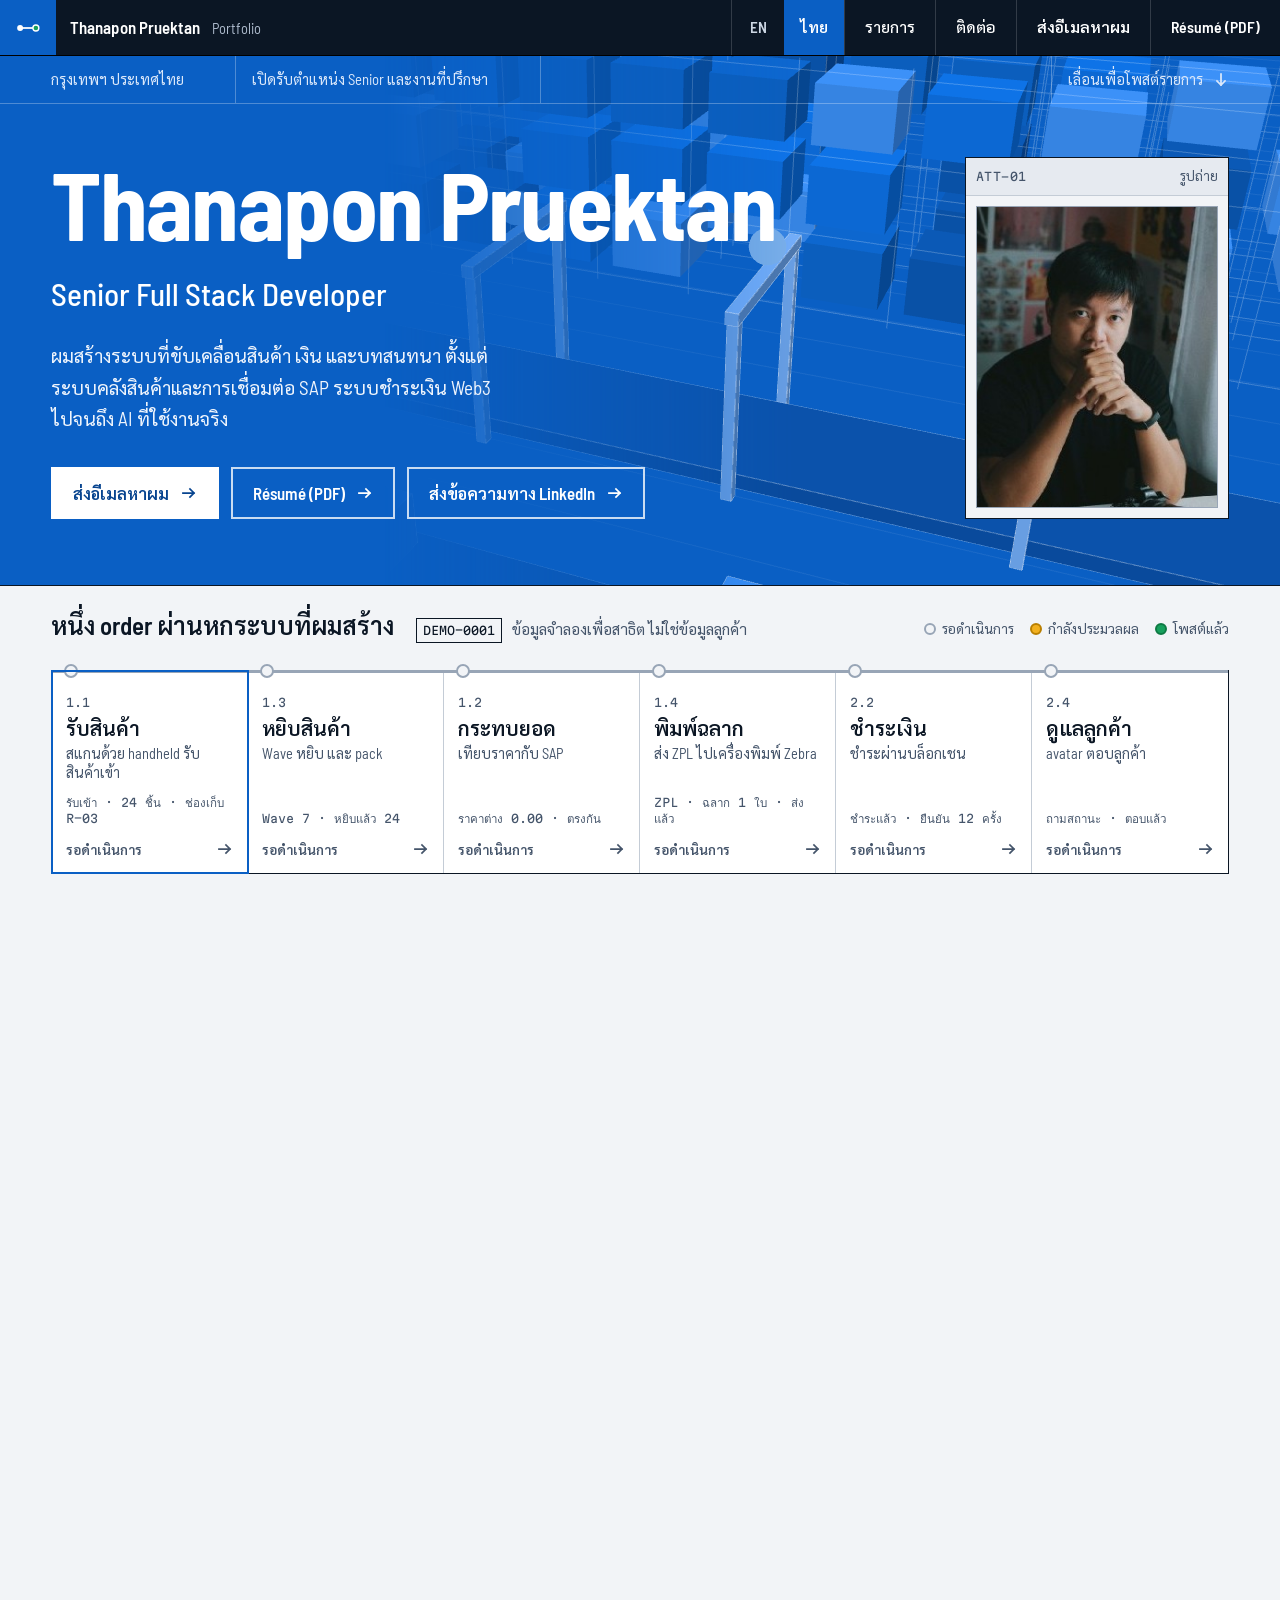
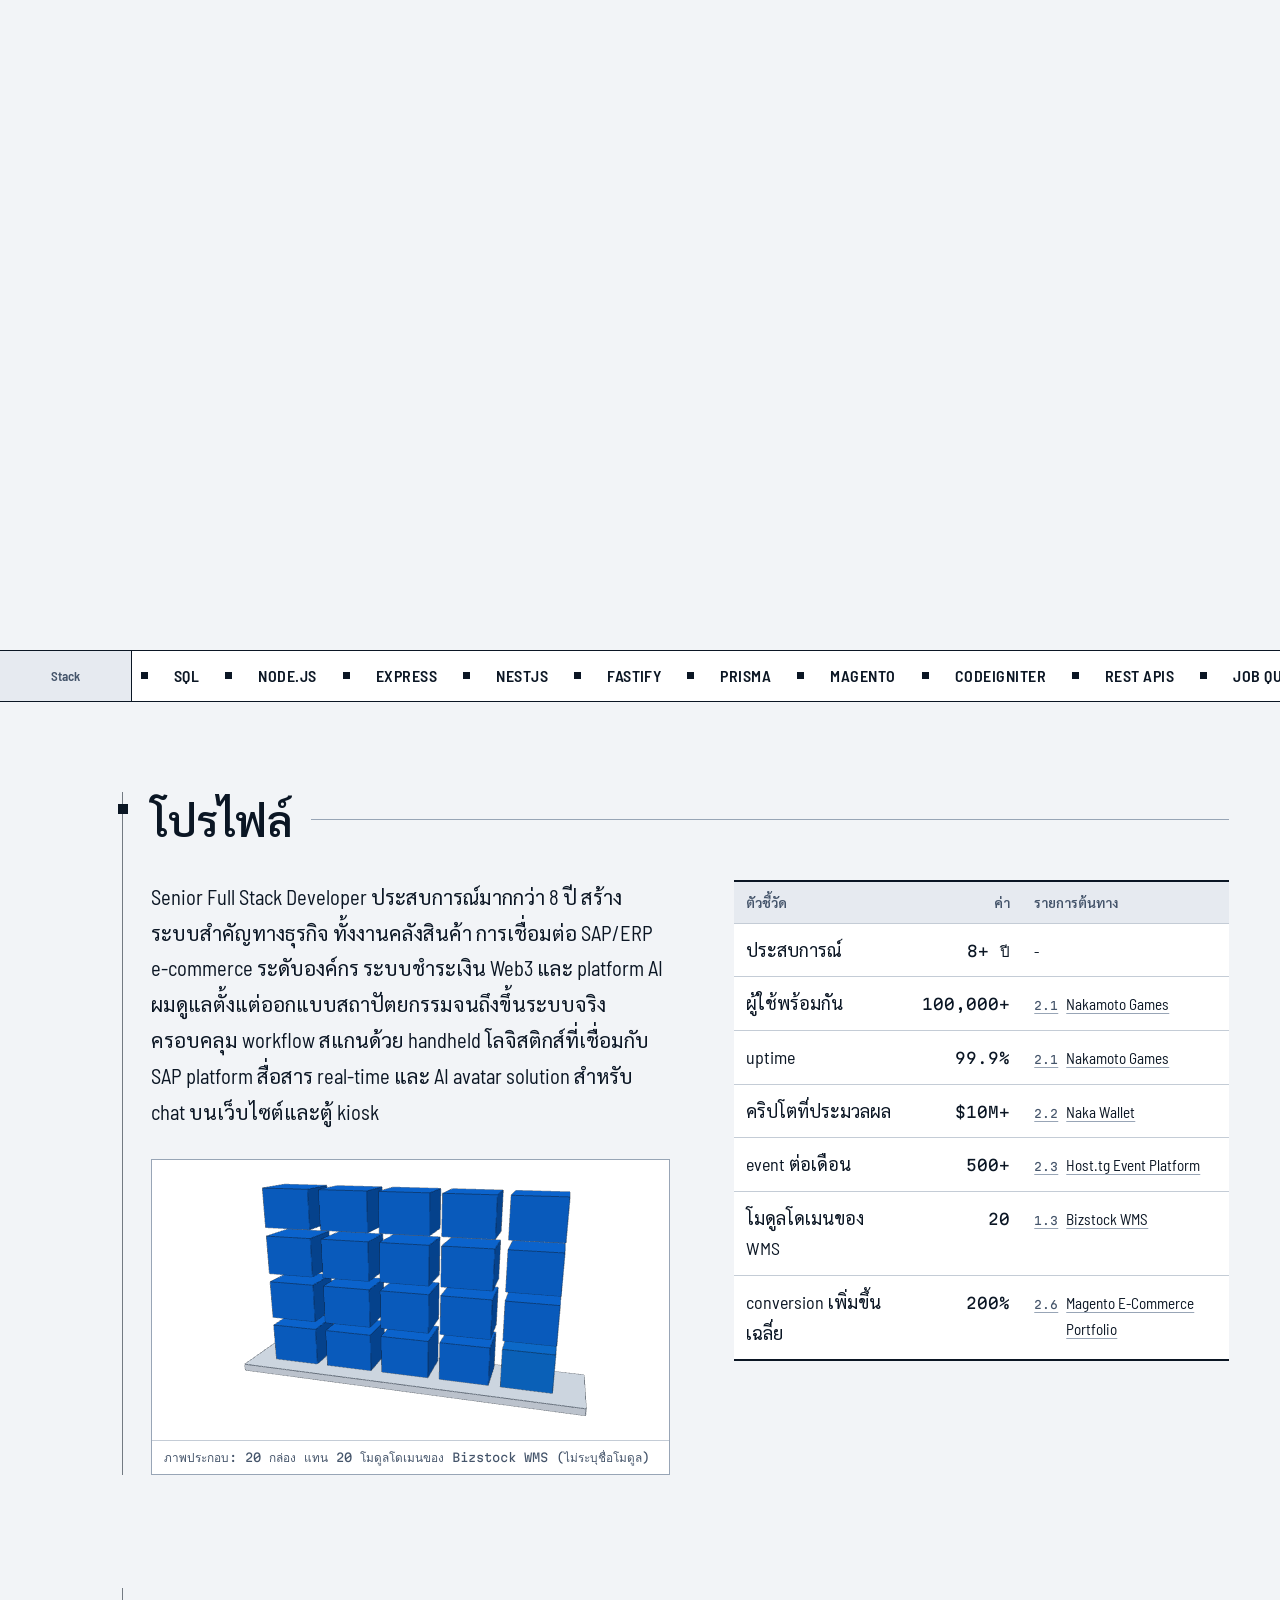
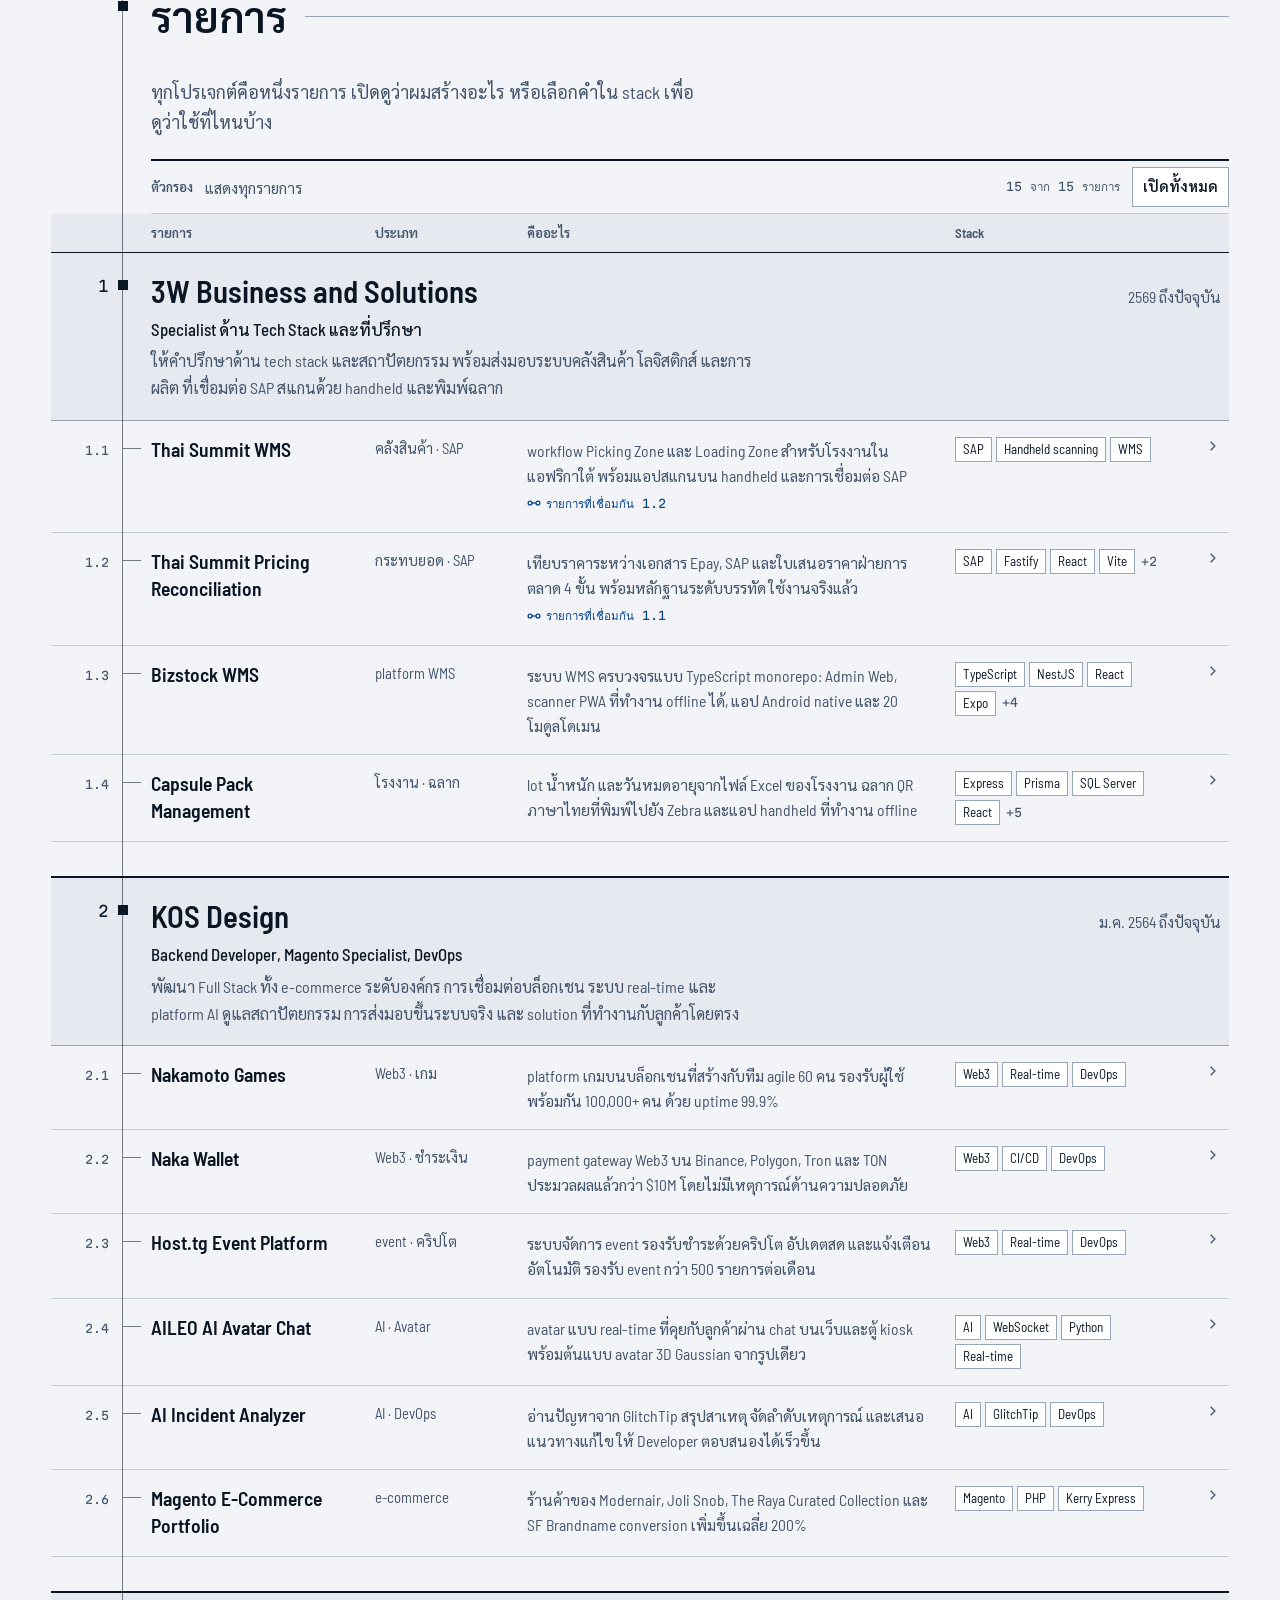
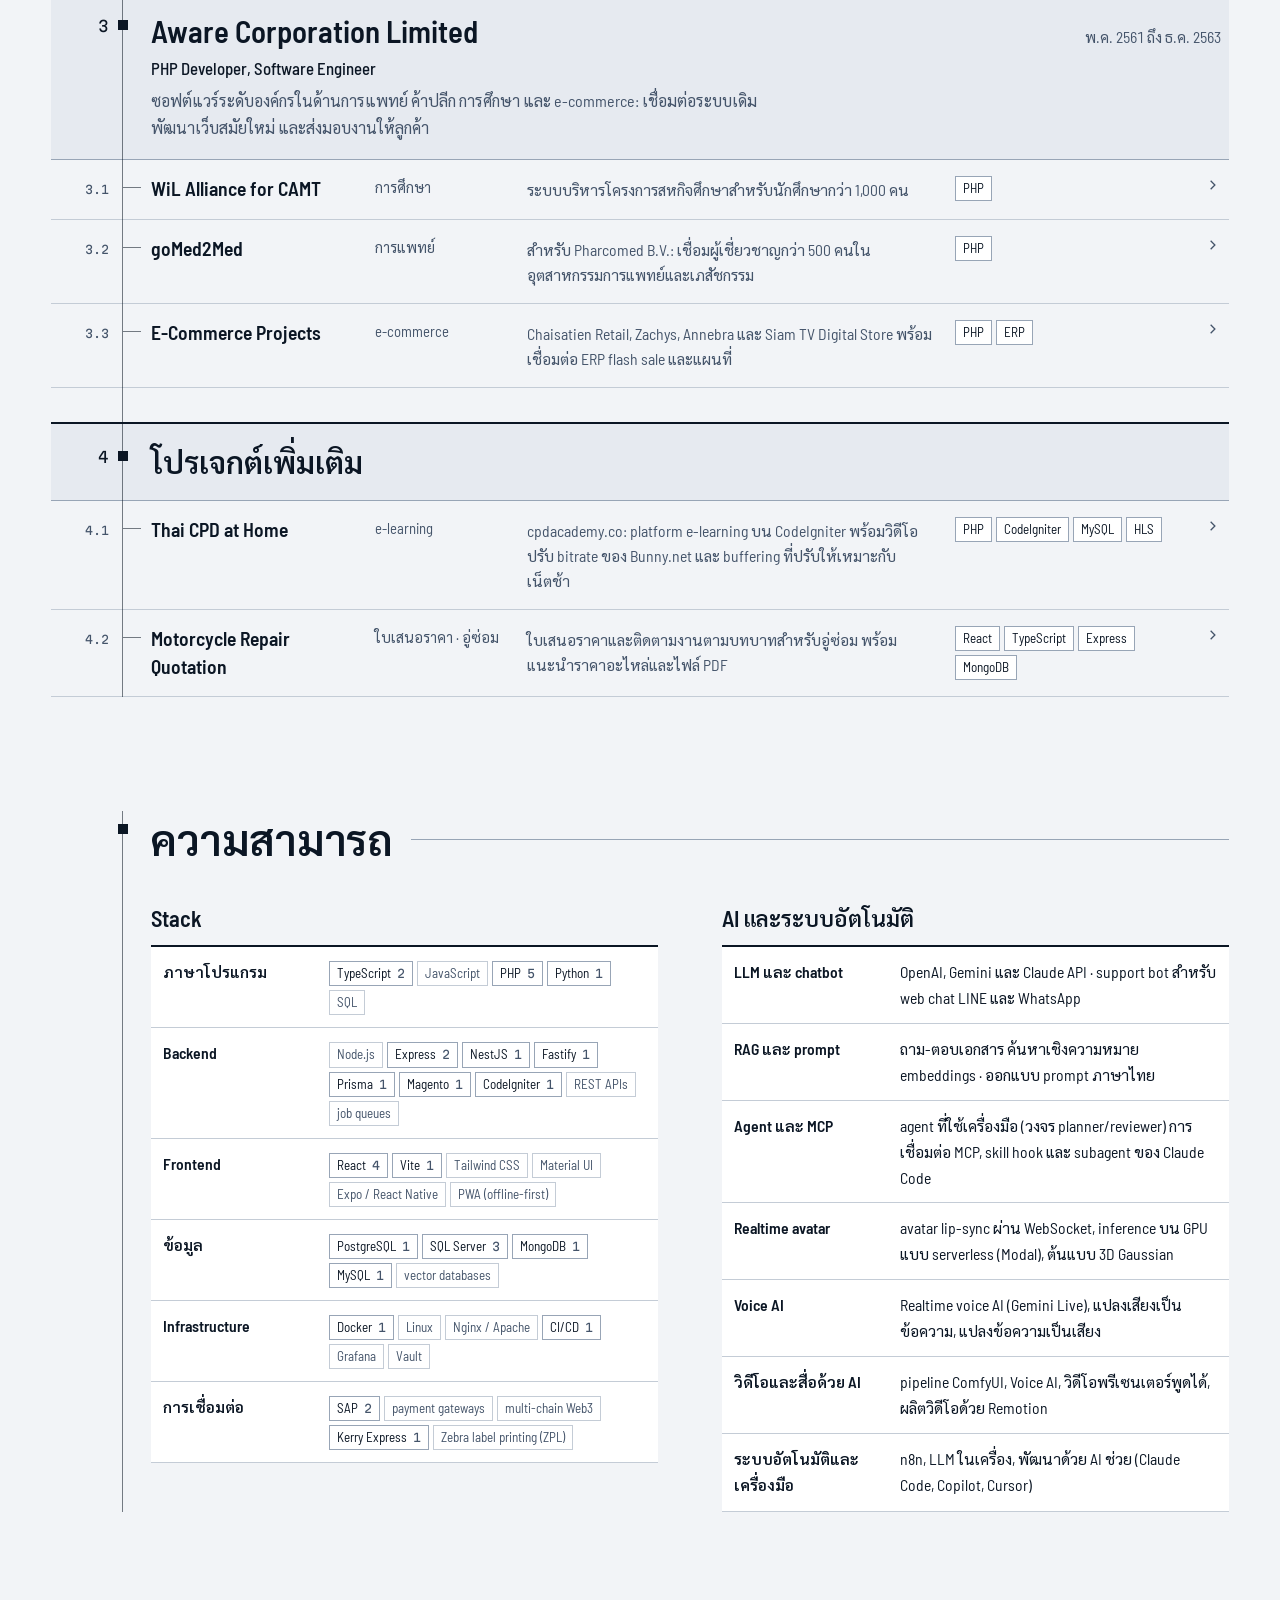
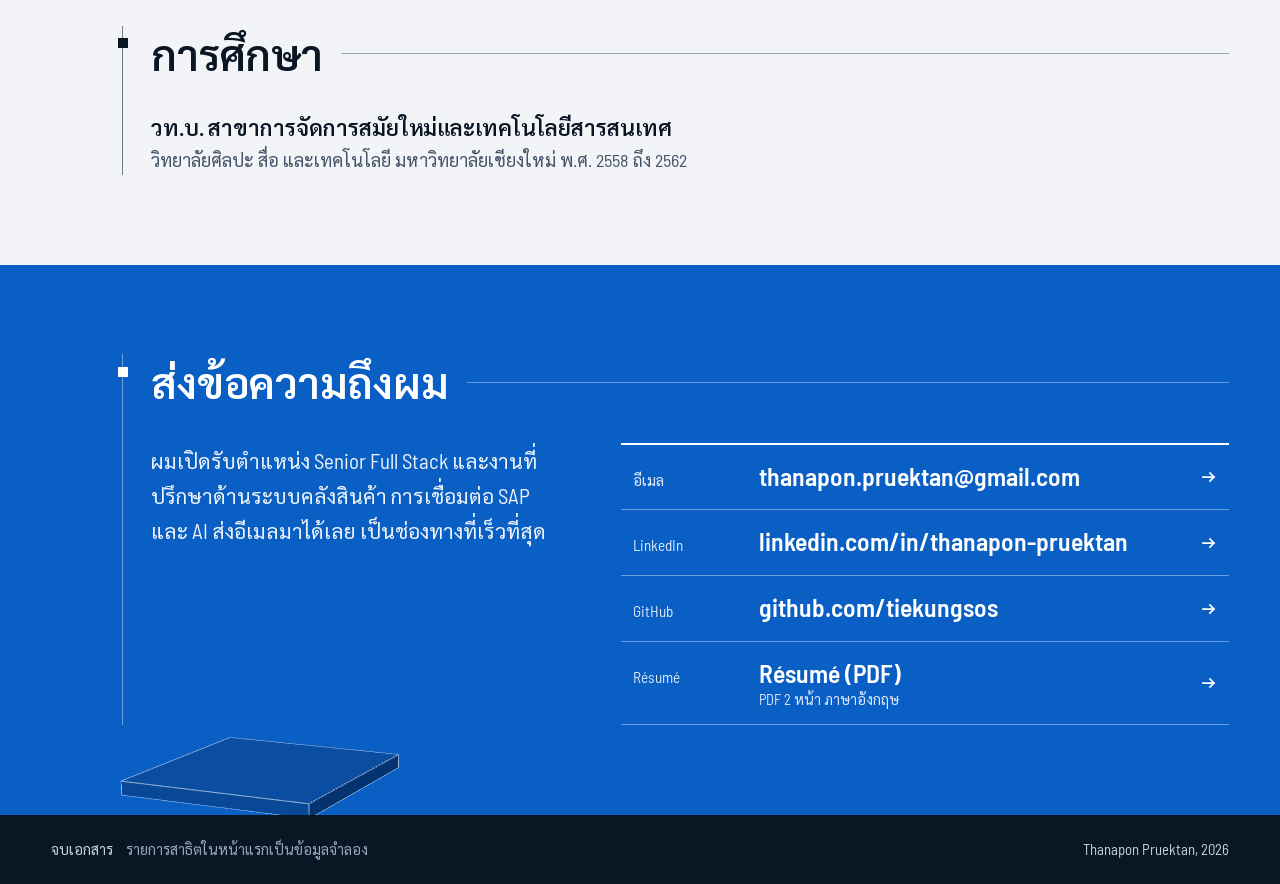
==== th/index.html @ 9f7e71ff "Add SEO and AI readability: prerendered EN/TH pages, JSON-LD, sitemap, robots, llms.txt, OG image" ====
<!doctype html>
<html lang="th">
<head>
<meta charset="utf-8">
<meta name="viewport" content="width=device-width,initial-scale=1">
<meta name="theme-color" content="#0a5fc4">
<link rel="icon" href="data:image/svg+xml,%3Csvg xmlns='http://www.w3.org/2000/svg' viewBox='0 0 32 32'%3E%3Crect width='32' height='32' fill='%230a5fc4'/%3E%3Cpath d='M7 16h18' stroke='%23fff' stroke-width='2'/%3E%3Ccircle cx='8' cy='16' r='3.2' fill='%23fff'/%3E%3Ccircle cx='24' cy='16' r='3.2' fill='%2317a05d' stroke='%23fff' stroke-width='1.5'/%3E%3C/svg%3E">
<link rel="preconnect" href="https://fonts.googleapis.com">
<link rel="preconnect" href="https://fonts.gstatic.com" crossorigin>
<link href="https://fonts.googleapis.com/css2?family=Barlow+Semi+Condensed:wght@400;500;600;700&family=Martian+Mono:wght@400;500&family=Sarabun:wght@400;500;600;700&display=swap" rel="stylesheet">
<link rel="stylesheet" href="/styles.css">
<title>Thanapon Pruektan | Senior Full Stack Developer</title>
<meta name="description" content="Senior Full Stack Developer ในกรุงเทพฯ: ระบบคลังสินค้า การเชื่อมต่อ SAP ระบบชำระเงิน Web3 และ AI ที่ใช้งานจริง">
<meta name="author" content="Thanapon Pruektan">
<meta name="robots" content="index,follow,max-image-preview:large,max-snippet:-1,max-video-preview:-1">
<link rel="canonical" href="https://profile-theta-amber-40.vercel.app/th/">
<link rel="alternate" hreflang="en" href="https://profile-theta-amber-40.vercel.app/">
<link rel="alternate" hreflang="th" href="https://profile-theta-amber-40.vercel.app/th/">
<link rel="alternate" hreflang="x-default" href="https://profile-theta-amber-40.vercel.app/">
<link rel="alternate" type="text/plain" href="https://profile-theta-amber-40.vercel.app/llms.txt" title="LLM-readable summary">
<meta property="og:type" content="profile">
<meta property="og:site_name" content="Thanapon Pruektan">
<meta property="og:title" content="Thanapon Pruektan | Senior Full Stack Developer">
<meta property="og:description" content="Senior Full Stack Developer ในกรุงเทพฯ: ระบบคลังสินค้า การเชื่อมต่อ SAP ระบบชำระเงิน Web3 และ AI ที่ใช้งานจริง">
<meta property="og:url" content="https://profile-theta-amber-40.vercel.app/th/">
<meta property="og:locale" content="th_TH">
<meta property="og:locale:alternate" content="en_US">
<meta property="og:image" content="https://profile-theta-amber-40.vercel.app/assets/og-image.png">
<meta property="og:image:width" content="1200">
<meta property="og:image:height" content="630">
<meta property="og:image:alt" content="Thanapon Pruektan, Senior Full Stack Developer: a six-stage document flow from receiving to support">
<meta property="profile:first_name" content="Thanapon">
<meta property="profile:last_name" content="Pruektan">
<meta name="twitter:card" content="summary_large_image">
<meta name="twitter:title" content="Thanapon Pruektan | Senior Full Stack Developer">
<meta name="twitter:description" content="Senior Full Stack Developer ในกรุงเทพฯ: ระบบคลังสินค้า การเชื่อมต่อ SAP ระบบชำระเงิน Web3 และ AI ที่ใช้งานจริง">
<meta name="twitter:image" content="https://profile-theta-amber-40.vercel.app/assets/og-image.png">
<script type="application/ld+json">{"@context":"https://schema.org","@graph":[{"@type":"Person","@id":"https://profile-theta-amber-40.vercel.app/#person","name":"Thanapon Pruektan","jobTitle":"Senior Full Stack Developer","description":"Senior Full Stack Developer in Bangkok: warehouse systems, SAP integration, Web3 payments and production AI.","url":"https://profile-theta-amber-40.vercel.app/","image":"https://profile-theta-amber-40.vercel.app/assets/portrait.jpg","email":"mailto:thanapon.pruektan@gmail.com","address":{"@type":"PostalAddress","addressLocality":"Bangkok","addressCountry":"TH"},"sameAs":["https://www.linkedin.com/in/thanapon-pruektan-19ba03146/","https://github.com/tiekungsos"],"worksFor":[{"@type":"Organization","name":"3W Business and Solutions"},{"@type":"Organization","name":"KOS Design"}],"alumniOf":{"@type":"CollegeOrUniversity","name":"Chiang Mai University"},"knowsAbout":["Warehouse management systems","SAP integration","Enterprise e-commerce","Magento","Web3 payments","Real-time systems","AI avatars","LLM applications","TypeScript","Node.js","React","PostgreSQL","DevOps"],"knowsLanguage":["en","th"]},{"@type":"WebSite","@id":"https://profile-theta-amber-40.vercel.app/#website","url":"https://profile-theta-amber-40.vercel.app/","name":"Thanapon Pruektan","inLanguage":["en","th"],"publisher":{"@id":"https://profile-theta-amber-40.vercel.app/#person"}},{"@type":"ProfilePage","@id":"https://profile-theta-amber-40.vercel.app/th/#profilepage","url":"https://profile-theta-amber-40.vercel.app/th/","name":"Thanapon Pruektan | Senior Full Stack Developer","description":"Senior Full Stack Developer ในกรุงเทพฯ: ระบบคลังสินค้า การเชื่อมต่อ SAP ระบบชำระเงิน Web3 และ AI ที่ใช้งานจริง","inLanguage":"th","dateModified":"2026-11-13","isPartOf":{"@id":"https://profile-theta-amber-40.vercel.app/#website"},"mainEntity":{"@id":"https://profile-theta-amber-40.vercel.app/#person"},"primaryImageOfPage":{"@type":"ImageObject","url":"https://profile-theta-amber-40.vercel.app/assets/og-image.png","width":1200,"height":630}},{"@type":"ItemList","@id":"https://profile-theta-amber-40.vercel.app/th/#projects","name":"ผลงานและโปรเจกต์","itemListElement":[{"@type":"ListItem","position":1,"item":{"@type":"CreativeWork","name":"Thai Summit WMS","description":"workflow Picking Zone และ Loading Zone สำหรับโรงงานในแอฟริกาใต้ พร้อมแอปสแกนบน handheld และการเชื่อมต่อ SAP","creator":{"@id":"https://profile-theta-amber-40.vercel.app/#person"},"keywords":"SAP, Handheld scanning, WMS","url":"https://profile-theta-amber-40.vercel.app/th/#rec-thai-summit-wms"}},{"@type":"ListItem","position":2,"item":{"@type":"CreativeWork","name":"Thai Summit Pricing Reconciliation","description":"เทียบราคาระหว่างเอกสาร Epay, SAP และใบเสนอราคาฝ่ายการตลาด 4 ขั้น พร้อมหลักฐานระดับบรรทัด ใช้งานจริงแล้ว","creator":{"@id":"https://profile-theta-amber-40.vercel.app/#person"},"keywords":"SAP, Fastify, React, Vite, SQL Server, Windows Server","url":"https://profile-theta-amber-40.vercel.app/th/#rec-pricing"}},{"@type":"ListItem","position":3,"item":{"@type":"CreativeWork","name":"Bizstock WMS","description":"ระบบ WMS ครบวงจรแบบ TypeScript monorepo: Admin Web, scanner PWA ที่ทำงาน offline ได้, แอป Android native และ 20 โมดูลโดเมน","creator":{"@id":"https://profile-theta-amber-40.vercel.app/#person"},"keywords":"TypeScript, NestJS, React, Expo, PostgreSQL, SQL Server, PWA, ZPL","url":"https://profile-theta-amber-40.vercel.app/th/#rec-bizstock"}},{"@type":"ListItem","position":4,"item":{"@type":"CreativeWork","name":"Capsule Pack Management","description":"lot น้ำหนัก และวันหมดอายุจากไฟล์ Excel ของโรงงาน ฉลาก QR ภาษาไทยที่พิมพ์ไปยัง Zebra และแอป handheld ที่ทำงาน offline","creator":{"@id":"https://profile-theta-amber-40.vercel.app/#person"},"keywords":"Express, Prisma, SQL Server, React, PWA, ZPL, Android TWA, Docker, Nginx","url":"https://profile-theta-amber-40.vercel.app/th/#rec-capsule"}},{"@type":"ListItem","position":5,"item":{"@type":"CreativeWork","name":"Nakamoto Games","description":"platform เกมบนบล็อกเชนที่สร้างกับทีม agile 60 คน รองรับผู้ใช้พร้อมกัน 100,000+ คน ด้วย uptime 99.9%","creator":{"@id":"https://profile-theta-amber-40.vercel.app/#person"},"keywords":"Web3, Real-time, DevOps","url":"https://profile-theta-amber-40.vercel.app/th/#rec-nakamoto"}},{"@type":"ListItem","position":6,"item":{"@type":"CreativeWork","name":"Naka Wallet","description":"payment gateway Web3 บน Binance, Polygon, Tron และ TON ประมวลผลแล้วกว่า $10M โดยไม่มีเหตุการณ์ด้านความปลอดภัย","creator":{"@id":"https://profile-theta-amber-40.vercel.app/#person"},"keywords":"Web3, CI/CD, DevOps","url":"https://profile-theta-amber-40.vercel.app/th/#rec-naka-wallet"}},{"@type":"ListItem","position":7,"item":{"@type":"CreativeWork","name":"Host.tg Event Platform","description":"ระบบจัดการ event รองรับชำระด้วยคริปโต อัปเดตสด และแจ้งเตือนอัตโนมัติ รองรับ event กว่า 500 รายการต่อเดือน","creator":{"@id":"https://profile-theta-amber-40.vercel.app/#person"},"keywords":"Web3, Real-time, DevOps","url":"https://profile-theta-amber-40.vercel.app/th/#rec-hosttg"}},{"@type":"ListItem","position":8,"item":{"@type":"CreativeWork","name":"AILEO AI Avatar Chat","description":"avatar แบบ real-time ที่คุยกับลูกค้าผ่าน chat บนเว็บและตู้ kiosk พร้อมต้นแบบ avatar 3D Gaussian จากรูปเดียว","creator":{"@id":"https://profile-theta-amber-40.vercel.app/#person"},"keywords":"AI, WebSocket, Python, Real-time","url":"https://profile-theta-amber-40.vercel.app/th/#rec-aileo"}},{"@type":"ListItem","position":9,"item":{"@type":"CreativeWork","name":"AI Incident Analyzer","description":"อ่านปัญหาจาก GlitchTip สรุปสาเหตุ จัดลำดับเหตุการณ์ และเสนอแนวทางแก้ไข ให้ Developer ตอบสนองได้เร็วขึ้น","creator":{"@id":"https://profile-theta-amber-40.vercel.app/#person"},"keywords":"AI, GlitchTip, DevOps","url":"https://profile-theta-amber-40.vercel.app/th/#rec-incident"}},{"@type":"ListItem","position":10,"item":{"@type":"CreativeWork","name":"Magento E-Commerce Portfolio","description":"ร้านค้าของ Modernair, Joli Snob, The Raya Curated Collection และ SF Brandname conversion เพิ่มขึ้นเฉลี่ย 200%","creator":{"@id":"https://profile-theta-amber-40.vercel.app/#person"},"keywords":"Magento, PHP, Kerry Express","url":"https://profile-theta-amber-40.vercel.app/th/#rec-magento"}},{"@type":"ListItem","position":11,"item":{"@type":"CreativeWork","name":"WiL Alliance for CAMT","description":"ระบบบริหารโครงการสหกิจศึกษาสำหรับนักศึกษากว่า 1,000 คน","creator":{"@id":"https://profile-theta-amber-40.vercel.app/#person"},"keywords":"PHP","url":"https://profile-theta-amber-40.vercel.app/th/#rec-wil"}},{"@type":"ListItem","position":12,"item":{"@type":"CreativeWork","name":"goMed2Med","description":"สำหรับ Pharcomed B.V.: เชื่อมผู้เชี่ยวชาญกว่า 500 คนในอุตสาหกรรมการแพทย์และเภสัชกรรม","creator":{"@id":"https://profile-theta-amber-40.vercel.app/#person"},"keywords":"PHP","url":"https://profile-theta-amber-40.vercel.app/th/#rec-gomed"}},{"@type":"ListItem","position":13,"item":{"@type":"CreativeWork","name":"E-Commerce Projects","description":"Chaisatien Retail, Zachys, Annebra และ Siam TV Digital Store พร้อมเชื่อมต่อ ERP flash sale และแผนที่","creator":{"@id":"https://profile-theta-amber-40.vercel.app/#person"},"keywords":"PHP, ERP","url":"https://profile-theta-amber-40.vercel.app/th/#rec-ecom-aware"}},{"@type":"ListItem","position":14,"item":{"@type":"CreativeWork","name":"Thai CPD at Home","description":"cpdacademy.co: platform e-learning บน CodeIgniter พร้อมวิดีโอปรับ bitrate ของ Bunny.net และ buffering ที่ปรับให้เหมาะกับเน็ตช้า","creator":{"@id":"https://profile-theta-amber-40.vercel.app/#person"},"keywords":"PHP, CodeIgniter, MySQL, HLS","url":"https://profile-theta-amber-40.vercel.app/th/#rec-thaicpd"}},{"@type":"ListItem","position":15,"item":{"@type":"CreativeWork","name":"Motorcycle Repair Quotation","description":"ใบเสนอราคาและติดตามงานตามบทบาทสำหรับอู่ซ่อม พร้อมแนะนำราคาอะไหล่และไฟล์ PDF","creator":{"@id":"https://profile-theta-amber-40.vercel.app/#person"},"keywords":"React, TypeScript, Express, MongoDB","url":"https://profile-theta-amber-40.vercel.app/th/#rec-moto"}}]}]}</script>
</head>
<body>
<svg width="0" height="0" style="position:absolute" aria-hidden="true" focusable="false">
  <defs>
    <filter id="ink" x="-6%" y="-10%" width="112%" height="120%">
      <feTurbulence type="fractalNoise" baseFrequency="0.9" numOctaves="2" seed="7" result="n"></feTurbulence>
      <feDisplacementMap in="SourceGraphic" in2="n" scale="2.4"></feDisplacementMap>
    </filter>
    <symbol id="i-arrow" viewBox="0 0 16 16"><path d="M2 8h11M9 4l4 4-4 4" fill="none" stroke="currentColor" stroke-width="1.75" stroke-linecap="square"></path></symbol>
    <symbol id="i-chev" viewBox="0 0 16 16"><path d="M5.5 3 10.5 8l-5 5" fill="none" stroke="currentColor" stroke-width="1.75" stroke-linecap="square"></path></symbol>
    <symbol id="i-link" viewBox="0 0 16 16"><g fill="none" stroke="currentColor" stroke-width="1.5"><circle cx="3.5" cy="8" r="2.2"></circle><circle cx="12.5" cy="8" r="2.2"></circle><path d="M5.7 8h4.6"></path></g></symbol>
  </defs>
</svg>

<a class="skip" href="#records" data-t="skip">Skip to records</a>

<header class="bar">
  <a class="brand" href="#top">
    <span class="mark" aria-hidden="true">
      <svg viewBox="0 0 32 32" width="28" height="28"><path d="M5 16h22" stroke="#fff" stroke-width="2"></path><circle cx="7" cy="16" r="3.4" fill="#fff"></circle><circle cx="25" cy="16" r="3.4" fill="#17a05d" stroke="#fff" stroke-width="1.6"></circle></svg>
    </span>
    <span class="brand-t"><b>Thanapon Pruektan</b><span class="brand-s" data-t="mark">Portfolio</span></span>
  </a>
  <div class="grow"></div>
  <div class="seg lang" role="group" aria-label="Language" id="langgroup">
    <button type="button" data-lang="en" lang="en" aria-pressed="true">EN</button>
    <button type="button" data-lang="th" lang="th" aria-pressed="false">ไทย</button>
  </div>
  <a class="bar-a hide-sm" href="#records" data-t="navRecords">Records</a>
  <a class="bar-a hide-sm" href="#contact" data-t="navContact">Contact</a>
  <a class="bar-a" href="mailto:thanapon.pruektan@gmail.com" data-t="email">Email me</a>
  <a class="bar-a hide-sm" href="/assets/Thanapon-Pruektan-Resume.pdf" download="" data-t="resume">Résumé (PDF)</a>
</header>

<main id="main">

  <div class="hero-track" id="top">
  <section class="hero" aria-labelledby="name">
    <div class="field">
      <canvas class="gl" id="gl-hero" aria-hidden="true"></canvas>
      <div class="dochead">
        <p data-t="where">Bangkok, Thailand</p>
        <p data-t="openTo">Open to senior roles and consulting</p>
        <p class="hint"><span data-t="scrollHint">Scroll to post the record</span><svg class="ic" aria-hidden="true"><use href="#i-arrow"></use></svg></p>
      </div>
      <div class="copy">
        <h1 id="name">Thanapon Pruektan</h1>
        <p class="role">
          <span class="role-lead" data-t="role">Senior Full Stack Developer</span>
        </p>
        <p class="pitch" data-t="pitch">I build the systems that move goods, money and conversations: warehouse and SAP integration, Web3 payments, and production AI.</p>
        <div class="actions">
          <a class="btn btn-primary" href="mailto:thanapon.pruektan@gmail.com"><span data-t="email">Email me</span><svg class="ic" aria-hidden="true"><use href="#i-arrow"></use></svg></a>
          <a class="btn" href="/assets/Thanapon-Pruektan-Resume.pdf" download=""><span data-t="resume">Résumé (PDF)</span><svg class="ic" aria-hidden="true"><use href="#i-arrow"></use></svg></a>
          <a class="btn" href="https://www.linkedin.com/in/thanapon-pruektan-19ba03146/" target="_blank" rel="noopener"><span data-t="linkedinMsg">Message on LinkedIn</span><svg class="ic" aria-hidden="true"><use href="#i-arrow"></use></svg></a>
        </div>
      </div>
      <figure class="attach">
        <figcaption class="attach-h"><span class="mono">ATT-01</span><span data-t="photo">Photo</span></figcaption>
        <div class="attach-b">
          <img src="/assets/portrait.jpg" width="240" height="300" alt="Portrait of Thanapon Pruektan" data-alt="photoAlt">
        </div>
        <div class="stamp" id="stamp" aria-hidden="true"><span class="stamp-main">POSTED</span><span class="stamp-sub" data-t="stampSub">Delivered</span></div>
      </figure>
    </div>

    <div class="strip" id="strip">
      <div class="strip-head">
        <h2 data-t="flowTitle">One order, six systems I built</h2>
        <p class="strip-meta"><span class="demo-tag mono">DEMO-0001</span><span data-t="flowNote">Synthetic demo record, not client data</span></p>
        <ul class="legend" aria-hidden="true">
          <li><i class="light" data-s="pending"></i><span data-t="legendPending">Pending</span></li>
          <li><i class="light" data-s="processing"></i><span data-t="legendProcessing">Processing</span></li>
          <li><i class="light" data-s="posted"></i><span data-t="legendPosted">Posted</span></li>
        </ul>
      </div>
      <div class="cells" id="cells"><div class="cursor" id="cursor" aria-hidden="true"></div></div>
    </div>
  </section>
  </div>

  <div class="ticker" aria-hidden="true">
    <div class="tick-label cap"><span data-t="stackTitle">Stack</span></div>
    <div class="tick-view"><div class="tick-track" id="tick"></div></div>
  </div>

  <section class="sec" id="profile" aria-labelledby="h-profile">
    <div class="sec-in">
      <div class="sh"><h2 id="h-profile"><span data-t="profileTitle">Profile</span></h2></div>
      <div class="profile">
        <div class="profile-l">
          <p class="lede" id="profile-text"></p>
          <figure class="model">
            <canvas class="gl-profile" id="gl-profile" aria-hidden="true"></canvas>
            <figcaption class="gl-cap mono" data-t="modelNote"></figcaption>
          </figure>
        </div>
        <div class="ledger-wrap">
          <table class="tbl" id="ledger"></table>
        </div>
      </div>
    </div>
  </section>

  <section class="sec" id="records" aria-labelledby="h-records">
    <div class="sec-in">
      <div class="sh"><h2 id="h-records"><span data-t="recordsTitle">Records</span></h2></div>
      <p class="lead2" data-t="recordsLead">Every project is a record. Open one to read what I built; pick a stack term to see where it appears.</p>
      <div class="filter" id="filter">
        <div class="filter-l"><span class="cap" data-t="filterLabel">Filter</span><span id="chip-slot"></span></div>
        <div class="filter-r"><span class="count" id="count" aria-live="polite"></span><button type="button" class="ghost" id="toggleall"></button></div>
      </div>
      <div class="colhead cap" aria-hidden="true">
        <span></span>
        <div class="row">
          <span data-t="cols.record">Record</span><span data-t="cols.type">Type</span><span data-t="cols.summary">What it is</span><span data-t="cols.stack">Stack</span><span></span>
        </div>
      </div>
      <div class="groups" id="groups"></div>
      <noscript><p class="ns">This page needs JavaScript to show my records. My résumé has all of it: <a href="/assets/Thanapon-Pruektan-Resume.pdf">PDF</a></p></noscript>
    </div>
  </section>

  <section class="sec" id="capabilities" aria-labelledby="h-cap">
    <div class="sec-in">
      <div class="sh"><h2 id="h-cap"><span data-t="capTitle">Capabilities</span></h2></div>
      <div class="caps">
        <div>
          <h3 class="h3" data-t="stackTitle">Stack</h3>
          <dl class="kv" id="stack-ledger"></dl>
        </div>
        <div>
          <h3 class="h3" data-t="aiTitle">AI and automation</h3>
          <dl class="kv" id="ai-ledger"></dl>
        </div>
      </div>
    </div>
  </section>

  <section class="sec sec-edu" id="education" aria-labelledby="h-edu">
    <div class="sec-in">
      <div class="sh"><h2 id="h-edu"><span data-t="eduTitle">Education</span></h2></div>
      <div class="edu">
        <p class="edu-d" data-t="eduDegree">B.Sc. Modern Management and Information Technology</p>
        <p class="edu-s" data-t="eduSchool">College of Arts, Media and Technology, Chiang Mai University, 2015 to 2019</p>
      </div>
    </div>
  </section>

  <section class="contact" id="contact" aria-labelledby="h-contact">
    <canvas class="gl" id="gl-contact" aria-hidden="true"></canvas>
    <div class="sec-in">
      <div class="sh"><h2 id="h-contact"><span data-t="contactTitle">Post a message</span></h2></div>
      <div class="contact-grid">
        <p class="lead2" data-t="contactLead">I'm open to senior full-stack roles and to consulting on warehouse systems, SAP integration and AI. Email is fastest.</p>
        <ul class="links">
          <li><a href="mailto:thanapon.pruektan@gmail.com"><span class="l-k" data-t="contactEmail">Email</span><span class="l-v">thanapon.pruektan@gmail.com</span><svg class="ic" aria-hidden="true"><use href="#i-arrow"></use></svg></a></li>
          <li><a href="https://www.linkedin.com/in/thanapon-pruektan-19ba03146/" target="_blank" rel="noopener"><span class="l-k" data-t="contactLinkedin">LinkedIn</span><span class="l-v">linkedin.com/in/thanapon-pruektan</span><svg class="ic" aria-hidden="true"><use href="#i-arrow"></use></svg></a></li>
          <li><a href="https://github.com/tiekungsos" target="_blank" rel="noopener"><span class="l-k" data-t="contactGithub">GitHub</span><span class="l-v">github.com/tiekungsos</span><svg class="ic" aria-hidden="true"><use href="#i-arrow"></use></svg></a></li>
          <li><a href="/assets/Thanapon-Pruektan-Resume.pdf" download=""><span class="l-k" data-t="contactResume">Résumé</span><span class="l-v"><span data-t="resume">Résumé (PDF)</span> <span class="l-n" data-t="contactResumeNote">PDF, 2 pages, English</span></span><svg class="ic" aria-hidden="true"><use href="#i-arrow"></use></svg></a></li>
        </ul>
      </div>
    </div>
  </section>

</main>

<footer class="foot">
  <p><span data-t="endDoc">End of document</span> <span class="foot-n" data-t="endNote">The demo record in the first screen is synthetic.</span></p>
  <p class="foot-c">Thanapon Pruektan, 2026</p>
</footer>
<script src="/assets/vendor/lenis.min.js"></script>
<script src="/content.js"></script>
<script src="/app.js"></script>
<script type="module" src="/scene.js"></script>
</body>
</html>
---- styles.css ----
:root {
  --cobalt: #0a5fc4;
  --cobalt-deep: #07448f;
  --cobalt-tint: #e1ebf9;
  --sheet: #f2f4f7;
  --head: #e6eaf0;
  --paper: #ffffff;
  --rule: #c4ccd6;
  --rule-2: #98a5b6;
  --ink: #0b1624;
  --ink-2: #44546a;
  --on-cobalt: #ffffff;
  --on-cobalt-2: #dbe8fa;
  --green: #17a05d;
  --green-ink: #0e7a44;
  --amber: #f2b01e;
  --amber-ink: #8a5a00;
  --f-sans: "Barlow Semi Condensed", "Sarabun", ui-sans-serif, system-ui, sans-serif;
  --f-mono: "Martian Mono", ui-monospace, SFMono-Regular, Menlo, monospace;
  --gutter: 72px;
  --pad: clamp(16px, 4vw, 56px);
  --bar: 56px;
  --ease: cubic-bezier(0.16, 1, 0.3, 1);
  color-scheme: light;
}

*, *::before, *::after { box-sizing: border-box; }

html {
  -webkit-text-size-adjust: 100%;
  scroll-behavior: smooth;
  scroll-padding-top: calc(var(--bar) + 20px);
  scrollbar-color: var(--cobalt) #dfe4eb;
  scrollbar-width: thin;
}
::-webkit-scrollbar { width: 12px; height: 12px; }
::-webkit-scrollbar-track { background: #dfe4eb; }
::-webkit-scrollbar-thumb { background: var(--cobalt); border: 3px solid #dfe4eb; }

body {
  margin: 0;
  background: var(--sheet);
  color: var(--ink);
  font: 400 1.0625rem/1.5 var(--f-sans);
  caret-color: var(--cobalt);
  -webkit-font-smoothing: antialiased;
  text-rendering: optimizeLegibility;
}
html[lang="th"] body { font-size: 1.125rem; line-height: 1.7; }

::selection { background: var(--cobalt); color: #fff; }
.field ::selection, .contact ::selection, .bar ::selection { background: #fff; color: var(--cobalt-deep); }

a { color: inherit; text-decoration-thickness: 1px; text-underline-offset: 0.2em; }
button { font: inherit; color: inherit; background: none; border: 0; padding: 0; cursor: pointer; text-align: inherit; }
h1, h2, h3, h4, p, ul, ol, dl, dd, figure { margin: 0; padding: 0; }
ul, ol { list-style: none; }
img { display: block; max-width: 100%; }
.ic { width: 16px; height: 16px; flex: none; }

:focus-visible { outline: 2px solid var(--cobalt); outline-offset: 2px; }
.bar :focus-visible, .field :focus-visible, .contact :focus-visible { outline-color: #fff; }

.mono { font-family: var(--f-mono); font-variant-numeric: tabular-nums; }
.cap { font-size: 0.75rem; font-weight: 600; letter-spacing: 0.07em; text-transform: uppercase; color: var(--ink-2); }
html[lang="th"] .cap { letter-spacing: 0; text-transform: none; font-size: 0.82rem; }

.skip { position: absolute; left: 8px; top: -60px; z-index: 50; background: #fff; color: var(--ink); padding: 10px 14px; font-weight: 600; }
.skip:focus { top: 8px; }

/* system bar */
.bar { position: sticky; top: 0; z-index: 30; height: var(--bar); display: flex; align-items: stretch; background: var(--ink); color: #fff; border-bottom: 1px solid #000; }
.brand { display: flex; align-items: stretch; text-decoration: none; gap: 14px; }
.mark { width: var(--bar); background: var(--cobalt); display: grid; place-items: center; }
.brand-t { display: flex; align-items: baseline; gap: 12px; align-self: center; }
.brand-t b { font-weight: 600; font-size: 1.05rem; letter-spacing: 0.005em; }
.brand-s { color: #aebbcd; font-size: 0.9rem; }
.grow { flex: 1; }
.seg { display: flex; align-items: stretch; border-left: 1px solid rgba(255, 255, 255, 0.16); }
.seg button { padding: 0 16px; min-width: 52px; text-align: center; font-weight: 600; font-size: 0.95rem; color: #cdd7e4; }
.seg button:hover { background: rgba(255, 255, 255, 0.1); color: #fff; }
.seg button[aria-pressed="true"] { background: var(--cobalt); color: #fff; }
.bar-a { display: flex; align-items: center; padding: 0 20px; border-left: 1px solid rgba(255, 255, 255, 0.16); text-decoration: none; font-weight: 600; font-size: 0.98rem; white-space: nowrap; }
.bar-a:hover { background: #fff; color: var(--ink); }

/* hero */
.hero { display: grid; grid-template-rows: minmax(0, 1fr) auto; min-height: calc(100vh - var(--bar)); min-height: calc(100svh - var(--bar)); }
.field {
  background: var(--cobalt); background: color-mix(in srgb, var(--cobalt), var(--cobalt-deep) calc(var(--hp, 0) * 70%)); color: var(--on-cobalt);
  padding: 0 var(--pad) clamp(28px, 4.5vw, 52px);
  display: grid; grid-template-columns: minmax(0, 1fr) auto; grid-template-rows: auto 1fr;
  column-gap: clamp(24px, 5vw, 80px); align-items: center;
  caret-color: #fff;
}
.dochead { grid-column: 1 / -1; display: flex; gap: 0; margin: 0 calc(var(--pad) * -1) clamp(20px, 3.4vw, 40px); border-bottom: 1px solid rgba(255, 255, 255, 0.28); font-size: 0.92rem; color: var(--on-cobalt-2); }
.dochead p { padding: 11px var(--pad) 11px 16px; border-right: 1px solid rgba(255, 255, 255, 0.28); }
.dochead p:first-child { padding-left: var(--pad); }
.dochead p:last-child { border-right: 0; }

.copy { min-width: 0; }
h1 { font-size: clamp(3rem, 9.2vw, 6rem); font-weight: 700; line-height: 0.94; letter-spacing: -0.02em; text-wrap: balance; }
.role { margin-top: clamp(16px, 2.2vw, 24px); display: grid; gap: 2px; }
.role-lead { font-size: clamp(1.4rem, 2.5vw, 1.95rem); font-weight: 500; line-height: 1.15; }
.pitch { margin-top: clamp(16px, 2.2vw, 24px); max-width: 46ch; font-size: clamp(1.1rem, 1.5vw, 1.3rem); line-height: 1.4; color: #eef4fc; text-wrap: pretty; }
html[lang="th"] .pitch { line-height: 1.65; }
.actions { margin-top: clamp(22px, 3vw, 32px); display: flex; flex-wrap: wrap; gap: 12px; }
.btn { display: inline-flex; align-items: center; gap: 12px; height: 52px; padding: 0 20px; border: 2px solid rgba(255, 255, 255, 0.78); color: #fff; text-decoration: none; font-weight: 600; font-size: 1.05rem; transition: background-color 0.18s var(--ease), color 0.18s var(--ease), border-color 0.18s var(--ease); }
.btn:hover { background: #fff; color: var(--cobalt-deep); border-color: #fff; }
.btn:active { transform: translateY(1px); }
.btn-primary { background: #fff; color: var(--cobalt-deep); border-color: #fff; }
.btn-primary:hover { background: var(--ink); color: #fff; border-color: var(--ink); }

.attach { translate: 0 calc(var(--hp, 0) * -34px); position: relative; width: 264px; background: var(--sheet); color: var(--ink); border: 1px solid var(--ink); align-self: center; }
.attach-h { display: flex; justify-content: space-between; align-items: baseline; padding: 7px 10px; border-bottom: 1px solid var(--rule); background: var(--head); font-size: 0.82rem; color: var(--ink-2); }
.attach-h .mono { font-size: 0.72rem; letter-spacing: 0.04em; }
.attach-b { padding: 10px; }
.attach-b img { width: 100%; height: auto; aspect-ratio: 4 / 5; object-fit: cover; border: 1px solid var(--rule-2); background: var(--head); }
.stamp {
  position: absolute; right: 14px; bottom: 22px; transform: rotate(-3.5deg); transform-origin: 70% 60%;
  color: var(--green-ink); border: 3px solid currentColor; padding: 3px 12px 4px; text-align: center; line-height: 1;
  filter: url(#ink); background: rgba(242, 244, 247, 0.92);
}
.stamp::after { content: ""; position: absolute; inset: 2px; border: 1px solid currentColor; pointer-events: none; }
.stamp-main { display: block; font-size: 1.95rem; font-weight: 700; letter-spacing: 0.1em; padding-left: 0.1em; }
.stamp-sub { display: block; font-size: 0.8rem; font-weight: 600; margin-top: 3px; letter-spacing: 0.02em; }
.stamp { opacity: 0; }
.stamp.landed { opacity: 1; }
.stamp.thump { animation: thump 0.5s var(--ease); }
@keyframes thump {
  0% { transform: rotate(-3.5deg) scale(1.22); opacity: 0.15; }
  45% { transform: rotate(-3.5deg) scale(0.97); opacity: 1; }
  100% { transform: rotate(-3.5deg) scale(1); }
}

/* flow strip */
.strip { background: var(--sheet); border-top: 1px solid var(--ink); padding: 18px var(--pad) 26px; }
.strip-head { display: flex; flex-wrap: wrap; align-items: baseline; gap: 6px 22px; }
.strip-head h2 { font-size: 1.55rem; font-weight: 600; }
.strip-meta { display: flex; align-items: baseline; gap: 10px; color: var(--ink-2); font-size: 0.95rem; }
.demo-tag { font-size: 0.72rem; padding: 2px 6px; border: 1px solid var(--ink); color: var(--ink); }
.legend { margin-left: auto; display: flex; gap: 16px; font-size: 0.85rem; color: var(--ink-2); }
.legend li { display: flex; align-items: center; gap: 6px; }

.light { display: inline-block; width: 12px; height: 12px; border-radius: 50%; border: 2px solid var(--rule-2); background: var(--sheet); flex: none; }
.light[data-s="processing"] { background: var(--amber); border-color: #b97f00; }
.light[data-s="posted"] { background: var(--green); border-color: var(--green-ink); }

.cells { --p: 0px; position: relative; margin-top: 24px; display: grid; grid-template-columns: repeat(6, minmax(0, 1fr)); border: 1px solid var(--ink); background: var(--paper); }
.cells::before { content: ""; position: absolute; left: 0; right: 0; top: -1px; height: 3px; background: var(--rule-2); z-index: 1; }
.cells::after { content: ""; position: absolute; left: 0; top: -1px; height: 3px; width: 100%; background: var(--green); z-index: 1; transform: scaleX(var(--s, 0)); transform-origin: left; transition: transform 0.6s var(--ease); }
.cell { position: relative; display: grid; grid-template-rows: auto auto 1fr auto auto; gap: 3px; padding: 22px 14px 12px; text-decoration: none; border-right: 1px solid var(--rule); min-width: 0; transition: background-color 0.18s var(--ease); }
.cell:last-of-type { border-right: 0; }
.cell:hover { background: var(--cobalt-tint); }
.cell .node { position: absolute; left: 12px; top: -7px; z-index: 2; width: 14px; height: 14px; border-radius: 50%; border: 2px solid var(--rule-2); background: var(--sheet); transition: background-color 0.3s var(--ease), border-color 0.3s var(--ease); }
.cell[data-state="processing"] .node { background: var(--amber); border-color: #b97f00; }
.cell[data-state="posted"] .node { background: var(--green); border-color: var(--green-ink); }
.c-key { font-family: var(--f-mono); font-size: 0.72rem; color: var(--ink-2); font-variant-numeric: tabular-nums; }
.c-name { font-size: 1.28rem; font-weight: 600; line-height: 1.1; }
.c-note { font-size: 0.9rem; color: var(--ink-2); line-height: 1.3; }
.c-data { margin-top: 8px; font-family: var(--f-mono); font-size: 0.72rem; line-height: 1.45; color: var(--ink); color: var(--ink-2); transition: color 0.3s var(--ease); font-variant-numeric: tabular-nums; }
.cell:not([data-state="pending"]) .c-data { color: var(--ink); }
.c-state { margin-top: 8px; display: flex; align-items: center; justify-content: space-between; font-size: 0.85rem; font-weight: 600; color: var(--ink-2); }
.cell[data-state="processing"] .c-state { color: var(--amber-ink); }
.cell[data-state="posted"] .c-state { color: var(--green-ink); }
.c-state .ic { color: var(--ink-2); transition: transform 0.2s var(--ease); }
.cell:hover .c-state .ic { transform: translateX(3px); color: var(--cobalt); }
.cursor { position: absolute; left: 0; top: 0; width: 0; height: 0; border: 2px solid var(--cobalt); pointer-events: none; z-index: 3; opacity: 0; transition: transform 0.5s var(--ease), opacity 0.3s; }
.cursor.on { opacity: 1; }

/* sections: document axis */
.sec, .contact { position: relative; }
.sec { padding-block: clamp(48px, 7vw, 92px); }
.sec + .sec { padding-top: clamp(8px, 2vw, 24px); }
.sec-in { position: relative; max-width: 1360px; margin-inline: auto; padding-inline: var(--pad); display: grid; grid-template-columns: var(--gutter) minmax(0, 1fr); }
.sec-in::before { content: ""; position: absolute; z-index: 2; top: 0; bottom: 0; left: calc(var(--pad) + var(--gutter) - 1px); width: 1px; background: var(--ink); opacity: 0.55; pointer-events: none; }
.sec-in > * { grid-column: 2; }
.sec-in > .groups, .sec-in > .colhead { grid-column: 1 / -1; }

.sh { position: relative; display: flex; align-items: baseline; gap: 18px; padding-left: 28px; margin-bottom: clamp(20px, 3vw, 32px); }
.sh::before { content: ""; position: absolute; left: -5px; top: 0.7em; width: 10px; height: 10px; background: var(--ink); z-index: 3; }
.sh::after { content: ""; flex: 1; min-width: 32px; height: 1px; background: var(--rule-2); align-self: center; order: 3; }
.sh h2 { font-size: clamp(2rem, 3.4vw, 2.7rem); font-weight: 600; line-height: 1.05; letter-spacing: -0.005em; text-wrap: balance; }

.lead2 { padding-left: 28px; max-width: 74ch; color: var(--ink-2); font-size: 1.12rem; margin-bottom: 22px; text-wrap: pretty; }
html[lang="th"] .lead2 { max-width: 64ch; }

.profile { padding-left: 28px; display: grid; grid-template-columns: minmax(0, 1.05fr) minmax(0, 1fr); gap: clamp(28px, 5vw, 72px); align-items: start; }
.lede { font-size: clamp(1.15rem, 1.6vw, 1.38rem); line-height: 1.5; max-width: 58ch; text-wrap: pretty; }
html[lang="th"] .lede { line-height: 1.75; }

.tbl { width: 100%; border-collapse: collapse; border-top: 2px solid var(--ink); background: var(--paper); }
.tbl th { padding: 9px 12px; text-align: left; background: var(--head); border-bottom: 1px solid var(--rule); font-size: 0.75rem; font-weight: 600; letter-spacing: 0.07em; text-transform: uppercase; color: var(--ink-2); }
html[lang="th"] .tbl th { letter-spacing: 0; text-transform: none; font-size: 0.85rem; }
.tbl td { padding: 11px 12px; border-bottom: 1px solid var(--rule); vertical-align: baseline; }
.tbl th.v { font-family: var(--f-sans); }
.tbl .v { text-align: right; white-space: nowrap; font-family: var(--f-mono); font-size: 0.95rem; font-variant-numeric: tabular-nums; }
.tbl .src button, .tbl .src span { font-size: 0.95rem; }
.tbl .src button { display: inline-flex; gap: 8px; align-items: baseline; text-decoration: underline; text-decoration-color: var(--rule-2); text-underline-offset: 0.22em; }
.tbl .src button:hover { color: var(--cobalt); text-decoration-color: var(--cobalt); }
.tbl .src .mono { font-size: 0.7rem; color: var(--ink-2); text-decoration: none; }
.tbl tr:last-child td { border-bottom: 2px solid var(--ink); }

/* records */
.filter { margin-left: 28px; position: sticky; top: var(--bar); z-index: 6; display: flex; justify-content: space-between; align-items: center; gap: 12px; min-height: 46px; padding: 6px 0; background: var(--sheet); border-top: 2px solid var(--ink); border-bottom: 1px solid var(--rule); }
.filter-l, .filter-r { display: flex; align-items: center; gap: 12px; }
.count { font-family: var(--f-mono); font-size: 0.72rem; color: var(--ink-2); font-variant-numeric: tabular-nums; }
.ghost { padding: 6px 10px; border: 1px solid var(--rule-2); font-weight: 600; font-size: 0.92rem; background: var(--paper); }
.ghost:hover { border-color: var(--cobalt); color: var(--cobalt); }
.chip { display: inline-flex; align-items: center; gap: 8px; padding: 4px 6px 4px 10px; background: var(--cobalt); color: #fff; font-weight: 600; font-size: 0.92rem; }
.chip button { display: inline-flex; padding: 4px 8px; border-left: 1px solid rgba(255, 255, 255, 0.4); font-size: 0.85rem; }
.chip button:hover { background: #fff; color: var(--cobalt-deep); }
.none { color: var(--ink-2); font-size: 0.95rem; }

.colhead { display: grid; grid-template-columns: var(--gutter) minmax(0, 1fr); background: var(--head); border-bottom: 1px solid var(--ink); }
.colhead .row { padding-top: 8px; padding-bottom: 8px; }

.groups { display: block; }
.grp { display: block; margin-top: 0; }
.grp-h { display: grid; grid-template-columns: var(--gutter) minmax(0, 1fr); background: var(--head); border-top: 2px solid var(--ink); border-bottom: 1px solid var(--rule-2); margin-top: clamp(18px, 3vw, 34px); }
.grp:first-child .grp-h { margin-top: 0; border-top: 0; }
.num { font-family: var(--f-mono); font-size: 0.72rem; color: var(--ink-2); text-align: right; padding-right: 14px; font-variant-numeric: tabular-nums; }
.num.g { font-size: 0.95rem; color: var(--ink); padding-top: 21px; }
.gh-main { position: relative; padding: 18px 8px 18px 28px; display: grid; gap: 4px; }
.gh-main::before { content: ""; position: absolute; left: -5px; top: 27px; width: 10px; height: 10px; background: var(--ink); z-index: 3; }
.gh-top { display: flex; flex-wrap: wrap; justify-content: space-between; align-items: baseline; gap: 4px 24px; }
.gh-top h3 { font-size: clamp(1.5rem, 2.4vw, 2rem); font-weight: 600; line-height: 1.1; }
.dates { font-size: 0.95rem; color: var(--ink-2); font-variant-numeric: tabular-nums; }
.gh-role { font-size: 1.05rem; font-weight: 500; }
.gh-sum { max-width: 76ch; color: var(--ink-2); font-size: 1rem; text-wrap: pretty; }
.grp-pad { height: 0; }

.rec { display: grid; grid-template-columns: var(--gutter) minmax(0, 1fr); border-bottom: 1px solid var(--rule); }
.rec > .num { position: relative; padding-top: 20px; transition: color 0.2s; }
.rec > .num::after { content: ""; position: absolute; right: -1px; top: 0; bottom: 0; width: 3px; background: var(--cobalt); z-index: 3; transform: scaleY(0); transform-origin: top; transition: transform 0.4s var(--ease); }
.rec.cur > .num::after { transform: scaleY(1); }
.rec.cur > .num { color: var(--cobalt-deep); font-weight: 500; }
.rbody { position: relative; min-width: 0; transition: background-color 0.2s var(--ease); }
.rbody::before { content: ""; position: absolute; left: 0; top: 27px; width: 18px; height: 1px; background: var(--ink); opacity: 0.55; transform-origin: left; transition: transform 0.35s var(--ease), background-color 0.2s; }
.rec:hover .rbody::before, .rec.cur .rbody::before { transform: scaleX(1.55); background: var(--cobalt); opacity: 1; }
.rec:hover .rbody { background: #e9eef5; }
.rec.open .rbody { background: var(--cobalt-tint); }
.rec.open .rbody .detail-in { background: var(--paper); }
.rec.flash .rbody { animation: flash 1.4s var(--ease); }
@keyframes flash { 0%, 30% { background: #bcd3f2; } 100% { background: transparent; } }

.row { display: grid; grid-template-columns: minmax(0, 1.15fr) 132px minmax(0, 2.3fr) minmax(0, 1.25fr) 24px; column-gap: 20px; align-items: baseline; padding: 15px 8px 15px 28px; position: relative; }
.rec .row { align-items: start; }
.colhead .row { align-items: baseline; }
.r-name { font-size: 1.22rem; font-weight: 600; line-height: 1.18; }
.r-name button::after { content: ""; position: absolute; inset: 0; }
.r-name button { text-align: left; }
.r-name button:focus-visible { outline: none; }
.r-name button:focus-visible::after { outline: 2px solid var(--cobalt); outline-offset: -2px; }
.r-type { font-size: 0.92rem; color: var(--ink-2); line-height: 1.25; padding-top: 3px; }
.r-sum { font-size: 0.98rem; color: var(--ink-2); line-height: 1.4; padding-top: 2px; text-wrap: pretty; }
html[lang="th"] .r-sum { line-height: 1.6; }
.r-lk { display: inline-flex; align-items: center; gap: 5px; margin-top: 6px; font-family: var(--f-mono); font-size: 0.72rem; color: var(--cobalt-deep); }
.r-lk .ic { width: 14px; height: 14px; }
.r-stack, .tags { display: flex; flex-wrap: wrap; gap: 4px; position: relative; z-index: 1; padding-top: 1px; }
.tag { padding: 4px 7px; font-size: 0.82rem; line-height: 1.15; border: 1px solid var(--rule-2); background: var(--paper); color: var(--ink); }
.tag:hover { border-color: var(--cobalt); color: var(--cobalt); }
.tag[aria-pressed="true"] { background: var(--cobalt); border-color: var(--cobalt); color: #fff; }
.tag-more { align-self: center; font-family: var(--f-mono); font-size: 0.72rem; color: var(--ink-2); padding: 0 2px; }
.r-chev { justify-self: end; padding-top: 4px; color: var(--ink-2); transition: transform 0.3s var(--ease); }
.rec.open .r-chev { transform: rotate(90deg); color: var(--cobalt); }
.rec.dim .row { opacity: 0.6; }
.rec.hit .rbody { background: var(--cobalt-tint); }

.detail { display: grid; grid-template-rows: 0fr; visibility: hidden; transition: grid-template-rows 0.45s var(--ease), visibility 0s linear 0.45s; }
.rec.open .detail { grid-template-rows: 1fr; visibility: visible; transition: grid-template-rows 0.45s var(--ease), visibility 0s; }
.detail-in { overflow: hidden; min-height: 0; border-top: 1px solid var(--rule); }
.detail-pad { display: grid; grid-template-columns: minmax(0, 1.5fr) minmax(220px, 0.8fr); gap: 20px 48px; padding: 22px 8px 26px 28px; }
.bul { display: grid; gap: 14px; }
.bul li { display: grid; grid-template-columns: 56px minmax(0, 1fr); gap: 0; }
.bul .mono { font-size: 0.72rem; color: var(--ink-2); padding-top: 0.42em; }
.bul p { max-width: 66ch; text-wrap: pretty; }
html[lang="th"] .bul p { line-height: 1.7; }
.meta { display: grid; gap: 14px; align-content: start; }
.meta dt { margin-bottom: 4px; }
.meta dd { font-size: 1rem; }
.go { display: inline-flex; align-items: baseline; gap: 8px; text-align: left; text-decoration: underline; text-decoration-color: var(--rule-2); text-underline-offset: 0.22em; }
.go:hover { color: var(--cobalt); text-decoration-color: var(--cobalt); }
.go .mono { font-size: 0.7rem; color: var(--ink-2); }

/* capabilities */
.caps { padding-left: 28px; display: grid; grid-template-columns: repeat(2, minmax(0, 1fr)); gap: clamp(32px, 5vw, 64px); align-items: start; }
.h3 { font-size: 1.4rem; font-weight: 600; padding-bottom: 8px; margin-bottom: 0; border-bottom: 2px solid var(--ink); }
.kv { background: var(--paper); }
.kv > div { display: grid; grid-template-columns: 150px minmax(0, 1fr); gap: 16px; padding: 12px 12px; border-bottom: 1px solid var(--rule); align-items: baseline; }
.kv dt { font-weight: 600; font-size: 0.98rem; }
.kv dd { color: var(--ink); font-size: 0.98rem; line-height: 1.45; }
html[lang="th"] .kv dd { line-height: 1.65; }
.kv .tags { gap: 4px; padding-top: 0; }
.tag .n { font-family: var(--f-mono); font-size: 0.72rem; margin-left: 6px; color: var(--ink-2); font-variant-numeric: tabular-nums; }
.tag[aria-pressed="true"] .n { color: #dbe8fa; }
.tag.plain { border-color: var(--rule); color: var(--ink-2); background: transparent; cursor: default; }
.tag.plain:hover { border-color: var(--rule); color: var(--ink-2); }

.edu { padding-left: 28px; display: grid; gap: 4px; }
.edu-d { font-size: 1.4rem; font-weight: 600; line-height: 1.2; }
.edu-s { color: var(--ink-2); }

/* contact */
.contact { background: var(--cobalt); color: var(--on-cobalt); padding-block: clamp(48px, 7vw, 92px); caret-color: #fff; }
.contact .sec-in::before { background: #fff; opacity: 0.4; }
.contact .sh::before { background: #fff; }
.contact .sh::after { background: rgba(255, 255, 255, 0.4); }
.contact .lead2 { color: #eef4fc; font-size: 1.3rem; max-width: 46ch; padding-left: 0; margin: 0; }
.contact-grid { padding-left: 28px; display: grid; grid-template-columns: minmax(0, 0.8fr) minmax(0, 1.2fr); gap: clamp(28px, 5vw, 72px); align-items: start; }
.links { border-top: 2px solid #fff; }
.links li { border-bottom: 1px solid rgba(255, 255, 255, 0.4); }
.links a { display: grid; grid-template-columns: 110px minmax(0, 1fr) 16px; gap: 16px; align-items: baseline; padding: 16px 12px; text-decoration: none; transition: background-color 0.18s var(--ease), color 0.18s var(--ease); }
.links a:hover { background: #fff; color: var(--cobalt-deep); }
.links .ic { align-self: center; }
.l-k { font-size: 0.95rem; color: var(--on-cobalt-2); }
.links a:hover .l-k { color: var(--ink-2); }
.l-v { font-size: clamp(1.15rem, 2vw, 1.6rem); font-weight: 600; line-height: 1.2; overflow-wrap: anywhere; }
.l-n { display: block; font-size: 0.9rem; font-weight: 400; color: var(--on-cobalt-2); margin-top: 2px; }
.links a:hover .l-n { color: var(--ink-2); }

.foot { background: var(--ink); color: #c7d1de; padding: 22px var(--pad); display: flex; flex-wrap: wrap; justify-content: space-between; gap: 8px 24px; font-size: 0.92rem; }
.foot-n { margin-left: 10px; color: #98a6b9; }
.ns { padding: 16px 0 16px 28px; }

/* breakpoints */
@media (max-width: 1100px) {
  .caps { grid-template-columns: 1fr; }
}
@media (max-width: 980px) {
  .cells { grid-template-columns: 1fr; margin-top: 18px; }
  .cells::before { left: 15px; right: auto; top: 0; bottom: 0; width: 3px; height: auto; }
  .cells::after { left: 15px; top: 0; width: 3px; height: 100%; transform: scaleY(var(--s, 0)); transform-origin: top; }
  .cell { grid-template-rows: none; grid-template-columns: 1fr auto; padding: 14px 14px 14px 46px; border-right: 0; border-bottom: 1px solid var(--rule); }
  .cell:last-of-type { border-bottom: 0; }
  .cell .node { left: 9px; top: 18px; }
  .c-key { grid-column: 1; }
  .c-name { grid-column: 1; }
  .c-note { grid-column: 1; }
  .c-data { grid-column: 1; margin-top: 4px; }
  .c-state { grid-column: 2; grid-row: 1 / span 2; margin: 0; justify-self: end; flex-direction: column; align-items: flex-end; gap: 6px; }
  .legend { margin-left: 0; width: 100%; }
  .profile { grid-template-columns: 1fr; }
  .contact-grid { grid-template-columns: 1fr; }
}
@media (max-width: 1040px) {
  .row { grid-template-columns: minmax(0, 1.1fr) 120px minmax(0, 2.4fr) 24px; }
  .row .r-stack, .colhead .row > :nth-child(4) { display: none; }
  .detail-pad { grid-template-columns: 1fr; }
}
@media (max-width: 760px) {
  :root { --gutter: 44px; }
  .brand-t { display: none; }
  .hide-sm { display: none; }
  .bar-a { padding: 0 14px; }
  .field { grid-template-columns: 1fr; grid-template-rows: auto auto auto; row-gap: 28px; }
  .attach { width: 216px; justify-self: start; }
  .attach-b { padding: 8px; }
  .stamp-main { font-size: 1.55rem; }
  .dochead { flex-direction: column; }
  .dochead p { border-right: 0; padding: 8px var(--pad); }
  .dochead p:first-child { padding-left: var(--pad); padding-bottom: 0; }
  .btn { height: 48px; flex: 1 1 100%; justify-content: space-between; }
  .sh { padding-left: 16px; gap: 12px; flex-wrap: wrap; }
  .sh::after { display: none; }
  .lead2, .profile, .caps, .edu, .contact-grid, .ns { padding-left: 16px; }
  .filter { margin-left: 16px; position: static; flex-wrap: wrap; }
  .colhead { display: none; }
  .num { padding-right: 8px; font-size: 0.72rem; }
  .num.g { font-size: 0.85rem; }
  .gh-main { padding-left: 16px; }
  .rbody::before { width: 10px; }
  .row { grid-template-columns: minmax(0, 1fr) 24px; grid-template-areas: "name chev" "type type" "sum sum"; padding: 14px 8px 14px 16px; row-gap: 4px; }
  .rec .row { align-items: start; }
  .row .r-name { grid-area: name; }
  .row .r-type { grid-area: type; padding-top: 0; }
  .row .r-sum { grid-area: sum; }
  .row .r-chev { grid-area: chev; }
  .detail-pad { padding: 18px 8px 22px 16px; }
  .bul li { grid-template-columns: 44px minmax(0, 1fr); }
  .kv > div { grid-template-columns: 1fr; gap: 4px; }
  .links a { grid-template-columns: 1fr 16px; padding: 14px 8px; }
  .l-k { grid-column: 1 / -1; }
  .tbl thead { display: none; }
  .tbl, .tbl tbody { display: block; }
  .tbl tr { display: grid; grid-template-columns: minmax(0, 1fr) auto; column-gap: 12px; border-bottom: 1px solid var(--rule); padding: 10px 12px; }
  .tbl tr:last-child { border-bottom: 2px solid var(--ink); }
  .tbl td, .tbl tr:last-child td { padding: 0; border: 0; grid-column: 1; }
  .tbl .dash { display: none; }
  .tbl td.v { grid-column: 2; grid-row: 1 / span 2; align-self: center; font-size: 1rem; }
  .tbl td.src { padding-top: 2px; }
}

@media (prefers-reduced-motion: reduce) {
  html { scroll-behavior: auto; }
  *, *::before, *::after { transition-duration: 0.01ms !important; animation-duration: 0.01ms !important; animation-iteration-count: 1 !important; }
}

/* smooth scroll (Lenis) */
html.lenis, html.lenis body { height: auto; }
.lenis.lenis-smooth { scroll-behavior: auto !important; }
.lenis.lenis-stopped { overflow: hidden; }

/* pinned, scroll-scrubbed hero */
.dochead .hint { display: none; margin-left: auto; align-items: center; gap: 10px; border-right: 0; border-left: 1px solid rgba(255, 255, 255, 0.28); transition: opacity 0.4s var(--ease); }
.dochead .hint .ic { transform: rotate(90deg); }
html.is-pinned .dochead .hint { display: flex; }
.hero[data-started="1"] .hint { opacity: 0; }
html.is-pinned .hero-track { height: calc(100vh - var(--bar) + 150vh); height: calc(100svh - var(--bar) + 150vh); }
html.is-pinned .hero { position: sticky; top: var(--bar); height: calc(100vh - var(--bar)); height: calc(100svh - var(--bar)); min-height: 0; }

/* decode text */
.dec { white-space: nowrap; font-variant-numeric: tabular-nums; }

/* stack ticker */
.ticker { display: flex; align-items: stretch; height: 52px; background: var(--paper); border-block: 1px solid var(--ink); overflow: hidden; }
.tick-label { flex: none; display: flex; align-items: center; padding: 0 var(--pad); background: var(--head); border-right: 1px solid var(--ink); }
.tick-view { flex: 1; min-width: 0; overflow: hidden; display: flex; align-items: center; }
.tick-track { display: flex; align-items: center; gap: 0; white-space: nowrap; will-change: transform; }
.tick-track span { display: inline-flex; align-items: center; font-size: 1rem; font-weight: 600; letter-spacing: 0.03em; text-transform: uppercase; }
.tick-track span::after { content: ""; width: 7px; height: 7px; background: var(--ink); margin-inline: 26px; }

/* three.js scenes */
.field { position: relative; isolation: isolate; overflow: hidden; }
.field > *:not(canvas) { position: relative; z-index: 1; }
.gl { position: absolute; inset: 0; width: 100%; height: 100%; display: block; pointer-events: none; opacity: 0; transition: opacity 0.9s var(--ease); z-index: 0; }
.gl.on { opacity: 1; }
.field .gl { -webkit-mask-image: linear-gradient(90deg, transparent 0%, transparent 30%, #000 62%); mask-image: linear-gradient(90deg, transparent 0%, transparent 30%, #000 62%); }
.contact { overflow: hidden; }
.contact > .sec-in { position: relative; z-index: 1; }
.profile-l { display: grid; gap: 28px; min-width: 0; }
.model { margin: 0; border: 1px solid var(--rule-2); background: var(--paper); }
.gl-profile { display: block; width: 100%; height: 280px; opacity: 0; transition: opacity 0.9s var(--ease); touch-action: pan-y; }
.gl-profile.on { opacity: 1; }
.gl-cap { padding: 8px 12px; border-top: 1px solid var(--rule); font-size: 0.74rem; line-height: 1.45; color: var(--ink-2); }
html[lang="th"] .sh h2 { line-height: 1.3; }
html[lang="th"] .gh-top h3 { line-height: 1.3; }
html[lang="th"] .c-name { line-height: 1.3; }
html[lang="th"] .role-lead { line-height: 1.4; }
html[lang="th"] .r-name { line-height: 1.4; }
.bar-a[href^="#"] { font-weight: 500; }
@media (max-width: 980px) { .field .gl { -webkit-mask-image: linear-gradient(180deg, transparent 0%, transparent 45%, #000 100%); mask-image: linear-gradient(180deg, transparent 0%, transparent 45%, #000 100%); opacity: 0; } .field .gl.on { opacity: 0.85; } }

.contact-grid .lead2 { margin-bottom: 170px; }
@media (max-width: 980px) { .contact-grid .lead2 { margin-bottom: 0; } .contact { padding-bottom: 250px; } }
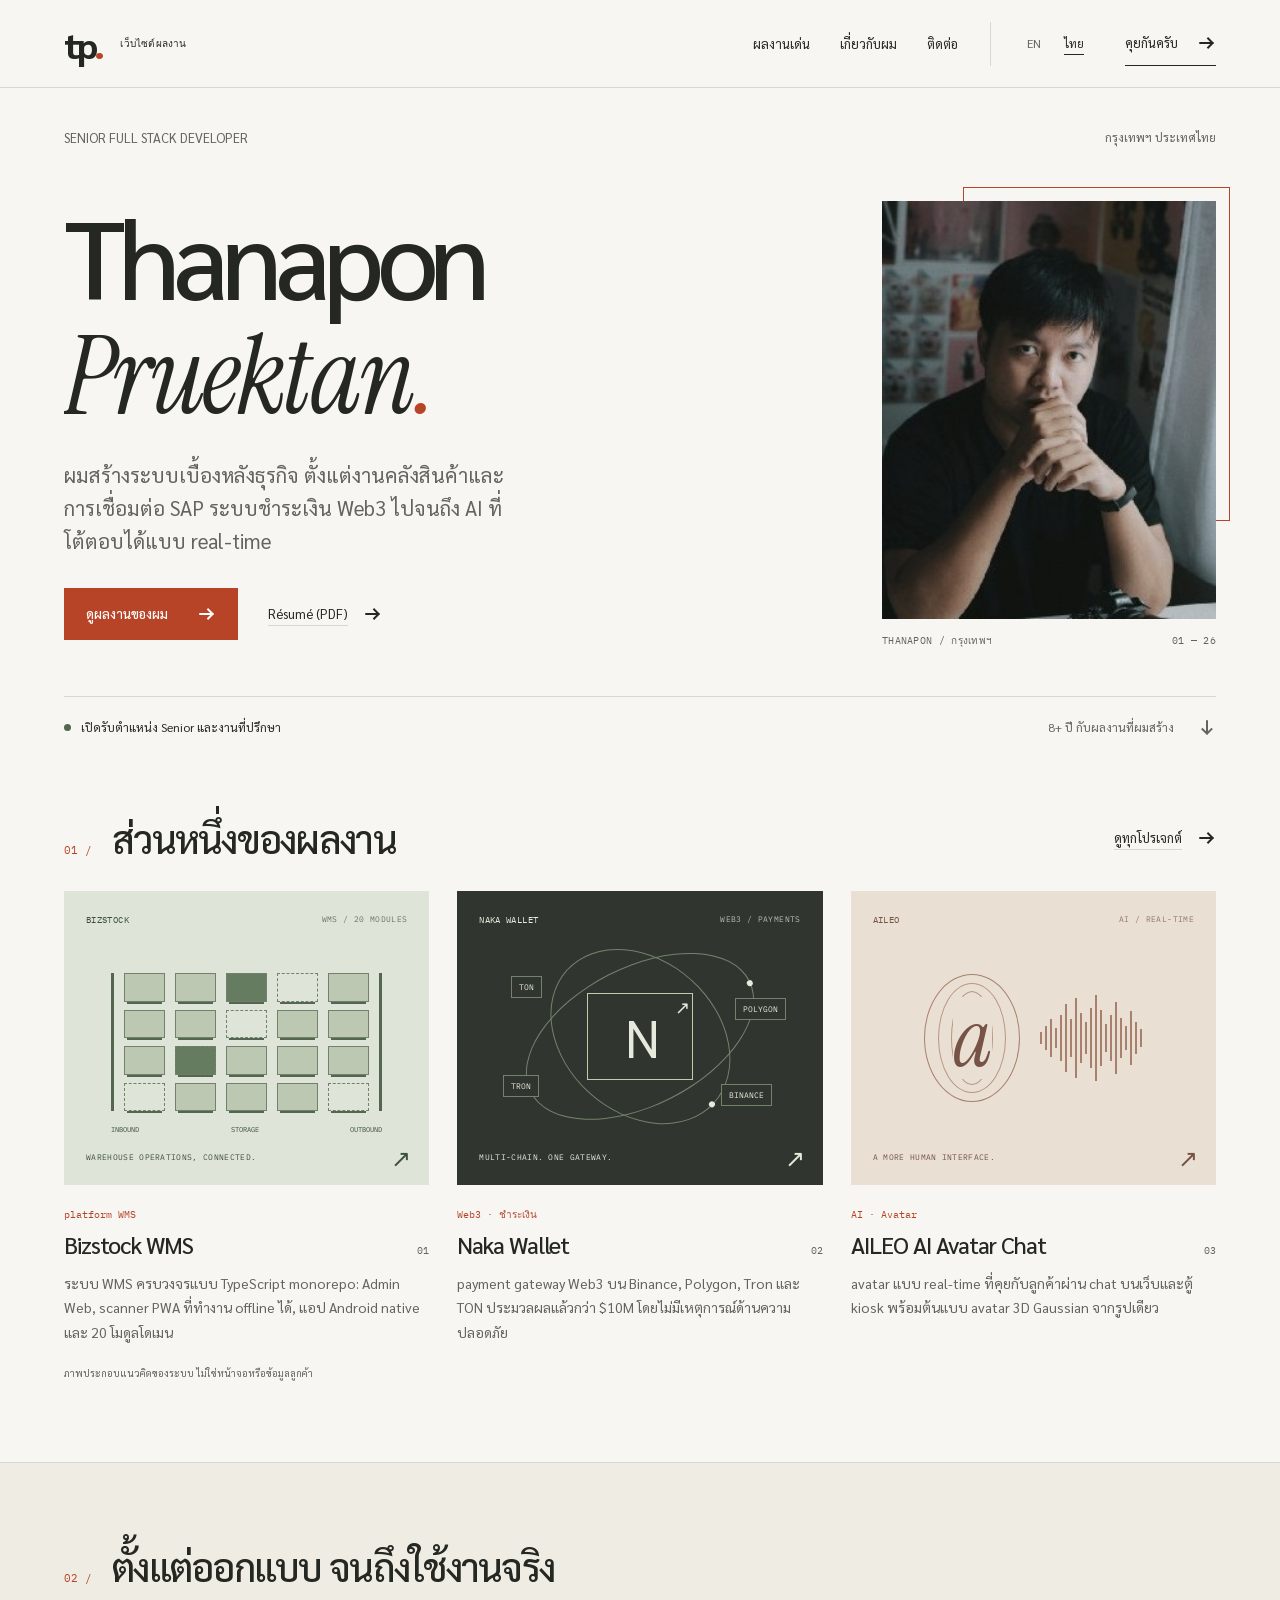
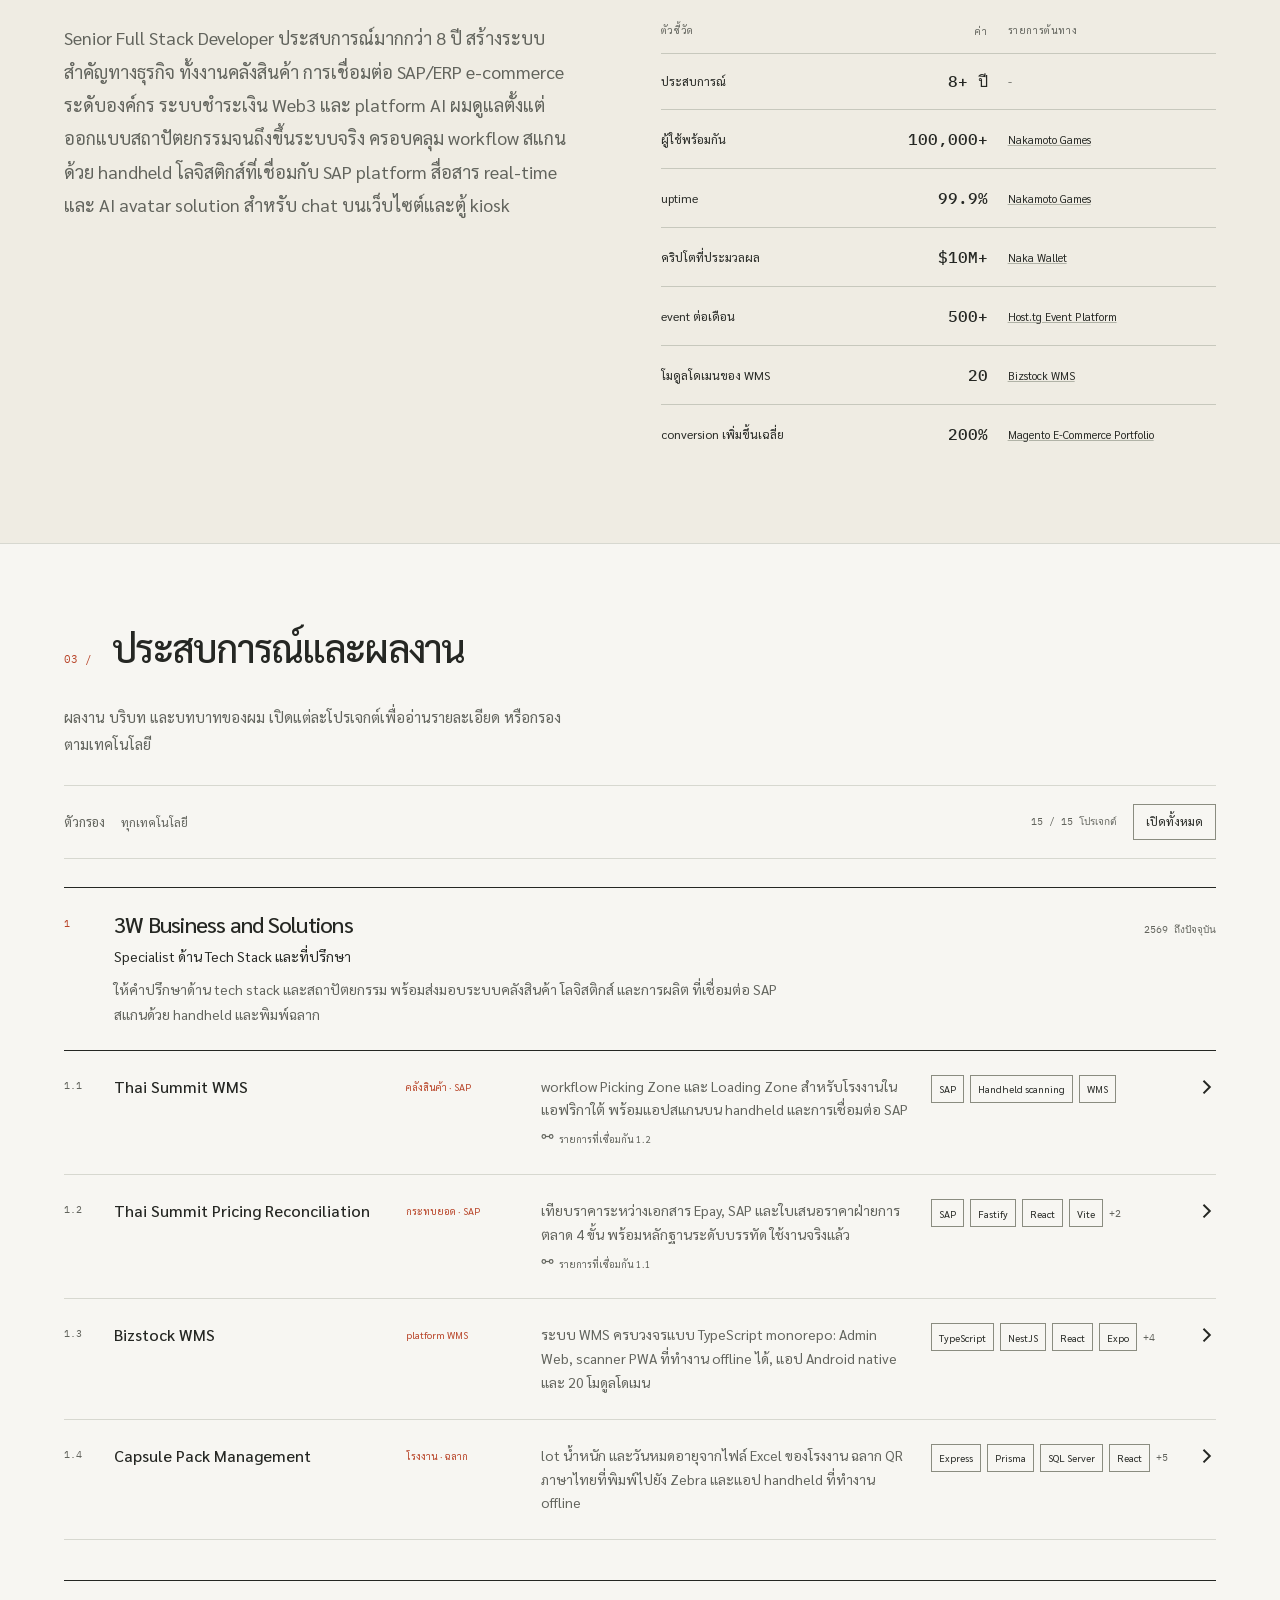
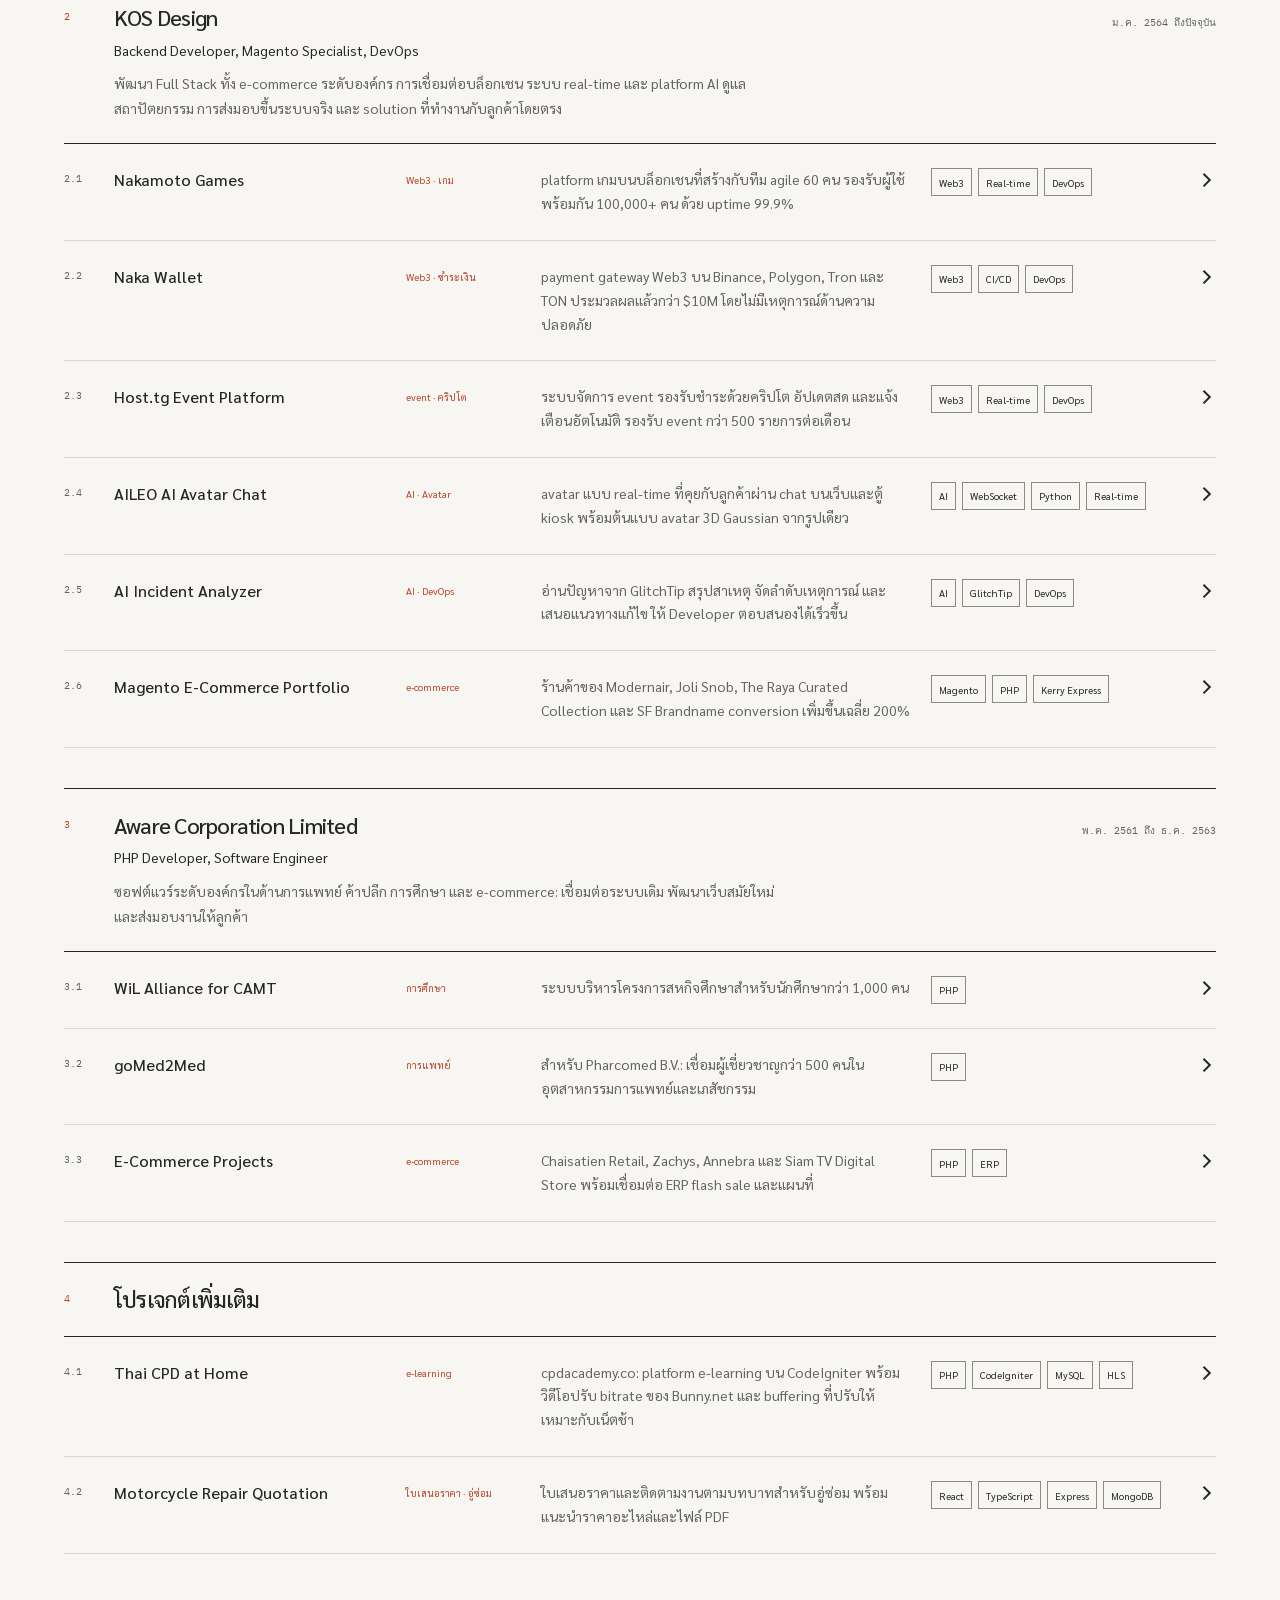
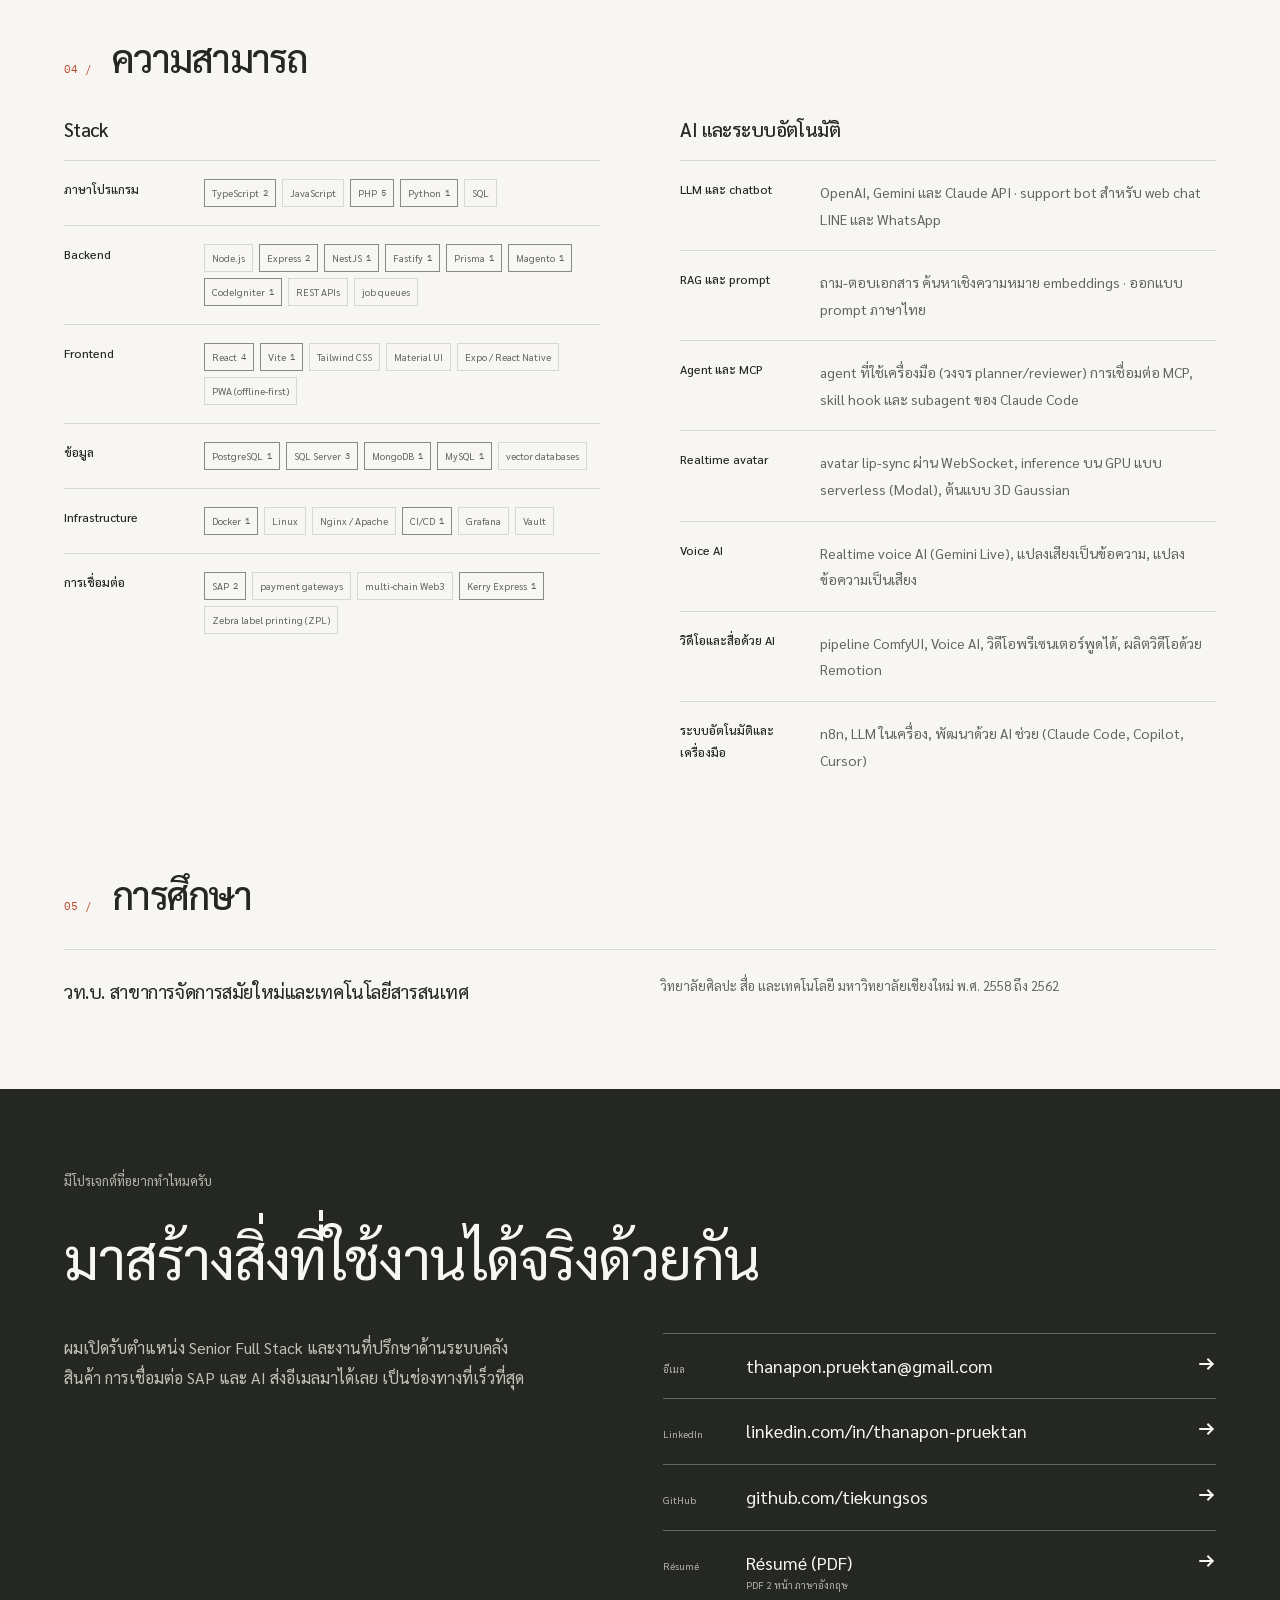
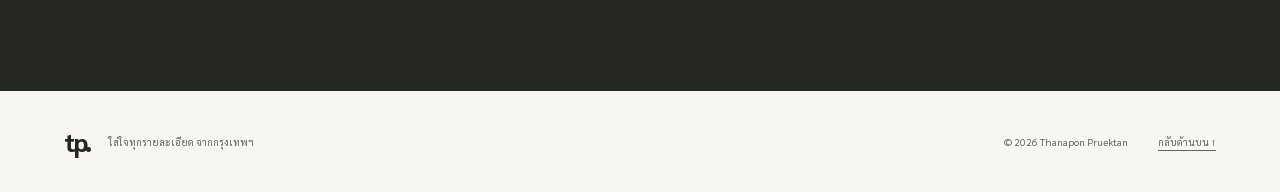
==== commit f2cbf7a1: "feat: refresh portfolio design and motion" ====
--- a/th/index.html
+++ b/th/index.html
@@ -3,11 +3,11 @@
 <head>
 <meta charset="utf-8">
 <meta name="viewport" content="width=device-width,initial-scale=1">
-<meta name="theme-color" content="#0a5fc4">
-<link rel="icon" href="data:image/svg+xml,%3Csvg xmlns='http://www.w3.org/2000/svg' viewBox='0 0 32 32'%3E%3Crect width='32' height='32' fill='%230a5fc4'/%3E%3Cpath d='M7 16h18' stroke='%23fff' stroke-width='2'/%3E%3Ccircle cx='8' cy='16' r='3.2' fill='%23fff'/%3E%3Ccircle cx='24' cy='16' r='3.2' fill='%2317a05d' stroke='%23fff' stroke-width='1.5'/%3E%3C/svg%3E">
+<meta name="theme-color" content="#bd492c">
+<link rel="icon" href="data:image/svg+xml,%3Csvg xmlns='http://www.w3.org/2000/svg' viewBox='0 0 40 40'%3E%3Crect width='40' height='40' fill='%23f7f6f2'/%3E%3Ctext x='3' y='28' font-family='Arial,sans-serif' font-weight='700' font-size='30' letter-spacing='-3' fill='%23252723'%3Etp%3Ctspan fill='%23b84428'%3E.%3C/tspan%3E%3C/text%3E%3C/svg%3E">
 <link rel="preconnect" href="https://fonts.googleapis.com">
 <link rel="preconnect" href="https://fonts.gstatic.com" crossorigin>
-<link href="https://fonts.googleapis.com/css2?family=Barlow+Semi+Condensed:wght@400;500;600;700&family=Martian+Mono:wght@400;500&family=Sarabun:wght@400;500;600;700&display=swap" rel="stylesheet">
+<link href="https://fonts.googleapis.com/css2?family=Archivo:wght@400;500;600;700;800&family=IBM+Plex+Mono:wght@400;500&family=Instrument+Serif:ital@0;1&family=Sarabun:wght@400;500;600;700&display=swap" rel="stylesheet">
 <link rel="stylesheet" href="/styles.css">
 <title>Thanapon Pruektan | Senior Full Stack Developer</title>
 <meta name="description" content="Senior Full Stack Developer ในกรุงเทพฯ: ระบบคลังสินค้า การเชื่อมต่อ SAP ระบบชำระเงิน Web3 และ AI ที่ใช้งานจริง">
@@ -28,113 +28,93 @@
 <meta property="og:image" content="https://profile-theta-amber-40.vercel.app/assets/og-image.png">
 <meta property="og:image:width" content="1200">
 <meta property="og:image:height" content="630">
-<meta property="og:image:alt" content="Thanapon Pruektan, Senior Full Stack Developer: a six-stage document flow from receiving to support">
+<meta property="og:image:alt" content="Thanapon Pruektan, Senior Full Stack Developer: selected warehouse, Web3 payment and AI projects">
 <meta property="profile:first_name" content="Thanapon">
 <meta property="profile:last_name" content="Pruektan">
 <meta name="twitter:card" content="summary_large_image">
 <meta name="twitter:title" content="Thanapon Pruektan | Senior Full Stack Developer">
 <meta name="twitter:description" content="Senior Full Stack Developer ในกรุงเทพฯ: ระบบคลังสินค้า การเชื่อมต่อ SAP ระบบชำระเงิน Web3 และ AI ที่ใช้งานจริง">
 <meta name="twitter:image" content="https://profile-theta-amber-40.vercel.app/assets/og-image.png">
-<script type="application/ld+json">{"@context":"https://schema.org","@graph":[{"@type":"Person","@id":"https://profile-theta-amber-40.vercel.app/#person","name":"Thanapon Pruektan","jobTitle":"Senior Full Stack Developer","description":"Senior Full Stack Developer in Bangkok: warehouse systems, SAP integration, Web3 payments and production AI.","url":"https://profile-theta-amber-40.vercel.app/","image":"https://profile-theta-amber-40.vercel.app/assets/portrait.jpg","email":"mailto:thanapon.pruektan@gmail.com","address":{"@type":"PostalAddress","addressLocality":"Bangkok","addressCountry":"TH"},"sameAs":["https://www.linkedin.com/in/thanapon-pruektan-19ba03146/","https://github.com/tiekungsos"],"worksFor":[{"@type":"Organization","name":"3W Business and Solutions"},{"@type":"Organization","name":"KOS Design"}],"alumniOf":{"@type":"CollegeOrUniversity","name":"Chiang Mai University"},"knowsAbout":["Warehouse management systems","SAP integration","Enterprise e-commerce","Magento","Web3 payments","Real-time systems","AI avatars","LLM applications","TypeScript","Node.js","React","PostgreSQL","DevOps"],"knowsLanguage":["en","th"]},{"@type":"WebSite","@id":"https://profile-theta-amber-40.vercel.app/#website","url":"https://profile-theta-amber-40.vercel.app/","name":"Thanapon Pruektan","inLanguage":["en","th"],"publisher":{"@id":"https://profile-theta-amber-40.vercel.app/#person"}},{"@type":"ProfilePage","@id":"https://profile-theta-amber-40.vercel.app/th/#profilepage","url":"https://profile-theta-amber-40.vercel.app/th/","name":"Thanapon Pruektan | Senior Full Stack Developer","description":"Senior Full Stack Developer ในกรุงเทพฯ: ระบบคลังสินค้า การเชื่อมต่อ SAP ระบบชำระเงิน Web3 และ AI ที่ใช้งานจริง","inLanguage":"th","dateModified":"2026-11-13","isPartOf":{"@id":"https://profile-theta-amber-40.vercel.app/#website"},"mainEntity":{"@id":"https://profile-theta-amber-40.vercel.app/#person"},"primaryImageOfPage":{"@type":"ImageObject","url":"https://profile-theta-amber-40.vercel.app/assets/og-image.png","width":1200,"height":630}},{"@type":"ItemList","@id":"https://profile-theta-amber-40.vercel.app/th/#projects","name":"ผลงานและโปรเจกต์","itemListElement":[{"@type":"ListItem","position":1,"item":{"@type":"CreativeWork","name":"Thai Summit WMS","description":"workflow Picking Zone และ Loading Zone สำหรับโรงงานในแอฟริกาใต้ พร้อมแอปสแกนบน handheld และการเชื่อมต่อ SAP","creator":{"@id":"https://profile-theta-amber-40.vercel.app/#person"},"keywords":"SAP, Handheld scanning, WMS","url":"https://profile-theta-amber-40.vercel.app/th/#rec-thai-summit-wms"}},{"@type":"ListItem","position":2,"item":{"@type":"CreativeWork","name":"Thai Summit Pricing Reconciliation","description":"เทียบราคาระหว่างเอกสาร Epay, SAP และใบเสนอราคาฝ่ายการตลาด 4 ขั้น พร้อมหลักฐานระดับบรรทัด ใช้งานจริงแล้ว","creator":{"@id":"https://profile-theta-amber-40.vercel.app/#person"},"keywords":"SAP, Fastify, React, Vite, SQL Server, Windows Server","url":"https://profile-theta-amber-40.vercel.app/th/#rec-pricing"}},{"@type":"ListItem","position":3,"item":{"@type":"CreativeWork","name":"Bizstock WMS","description":"ระบบ WMS ครบวงจรแบบ TypeScript monorepo: Admin Web, scanner PWA ที่ทำงาน offline ได้, แอป Android native และ 20 โมดูลโดเมน","creator":{"@id":"https://profile-theta-amber-40.vercel.app/#person"},"keywords":"TypeScript, NestJS, React, Expo, PostgreSQL, SQL Server, PWA, ZPL","url":"https://profile-theta-amber-40.vercel.app/th/#rec-bizstock"}},{"@type":"ListItem","position":4,"item":{"@type":"CreativeWork","name":"Capsule Pack Management","description":"lot น้ำหนัก และวันหมดอายุจากไฟล์ Excel ของโรงงาน ฉลาก QR ภาษาไทยที่พิมพ์ไปยัง Zebra และแอป handheld ที่ทำงาน offline","creator":{"@id":"https://profile-theta-amber-40.vercel.app/#person"},"keywords":"Express, Prisma, SQL Server, React, PWA, ZPL, Android TWA, Docker, Nginx","url":"https://profile-theta-amber-40.vercel.app/th/#rec-capsule"}},{"@type":"ListItem","position":5,"item":{"@type":"CreativeWork","name":"Nakamoto Games","description":"platform เกมบนบล็อกเชนที่สร้างกับทีม agile 60 คน รองรับผู้ใช้พร้อมกัน 100,000+ คน ด้วย uptime 99.9%","creator":{"@id":"https://profile-theta-amber-40.vercel.app/#person"},"keywords":"Web3, Real-time, DevOps","url":"https://profile-theta-amber-40.vercel.app/th/#rec-nakamoto"}},{"@type":"ListItem","position":6,"item":{"@type":"CreativeWork","name":"Naka Wallet","description":"payment gateway Web3 บน Binance, Polygon, Tron และ TON ประมวลผลแล้วกว่า $10M โดยไม่มีเหตุการณ์ด้านความปลอดภัย","creator":{"@id":"https://profile-theta-amber-40.vercel.app/#person"},"keywords":"Web3, CI/CD, DevOps","url":"https://profile-theta-amber-40.vercel.app/th/#rec-naka-wallet"}},{"@type":"ListItem","position":7,"item":{"@type":"CreativeWork","name":"Host.tg Event Platform","description":"ระบบจัดการ event รองรับชำระด้วยคริปโต อัปเดตสด และแจ้งเตือนอัตโนมัติ รองรับ event กว่า 500 รายการต่อเดือน","creator":{"@id":"https://profile-theta-amber-40.vercel.app/#person"},"keywords":"Web3, Real-time, DevOps","url":"https://profile-theta-amber-40.vercel.app/th/#rec-hosttg"}},{"@type":"ListItem","position":8,"item":{"@type":"CreativeWork","name":"AILEO AI Avatar Chat","description":"avatar แบบ real-time ที่คุยกับลูกค้าผ่าน chat บนเว็บและตู้ kiosk พร้อมต้นแบบ avatar 3D Gaussian จากรูปเดียว","creator":{"@id":"https://profile-theta-amber-40.vercel.app/#person"},"keywords":"AI, WebSocket, Python, Real-time","url":"https://profile-theta-amber-40.vercel.app/th/#rec-aileo"}},{"@type":"ListItem","position":9,"item":{"@type":"CreativeWork","name":"AI Incident Analyzer","description":"อ่านปัญหาจาก GlitchTip สรุปสาเหตุ จัดลำดับเหตุการณ์ และเสนอแนวทางแก้ไข ให้ Developer ตอบสนองได้เร็วขึ้น","creator":{"@id":"https://profile-theta-amber-40.vercel.app/#person"},"keywords":"AI, GlitchTip, DevOps","url":"https://profile-theta-amber-40.vercel.app/th/#rec-incident"}},{"@type":"ListItem","position":10,"item":{"@type":"CreativeWork","name":"Magento E-Commerce Portfolio","description":"ร้านค้าของ Modernair, Joli Snob, The Raya Curated Collection และ SF Brandname conversion เพิ่มขึ้นเฉลี่ย 200%","creator":{"@id":"https://profile-theta-amber-40.vercel.app/#person"},"keywords":"Magento, PHP, Kerry Express","url":"https://profile-theta-amber-40.vercel.app/th/#rec-magento"}},{"@type":"ListItem","position":11,"item":{"@type":"CreativeWork","name":"WiL Alliance for CAMT","description":"ระบบบริหารโครงการสหกิจศึกษาสำหรับนักศึกษากว่า 1,000 คน","creator":{"@id":"https://profile-theta-amber-40.vercel.app/#person"},"keywords":"PHP","url":"https://profile-theta-amber-40.vercel.app/th/#rec-wil"}},{"@type":"ListItem","position":12,"item":{"@type":"CreativeWork","name":"goMed2Med","description":"สำหรับ Pharcomed B.V.: เชื่อมผู้เชี่ยวชาญกว่า 500 คนในอุตสาหกรรมการแพทย์และเภสัชกรรม","creator":{"@id":"https://profile-theta-amber-40.vercel.app/#person"},"keywords":"PHP","url":"https://profile-theta-amber-40.vercel.app/th/#rec-gomed"}},{"@type":"ListItem","position":13,"item":{"@type":"CreativeWork","name":"E-Commerce Projects","description":"Chaisatien Retail, Zachys, Annebra และ Siam TV Digital Store พร้อมเชื่อมต่อ ERP flash sale และแผนที่","creator":{"@id":"https://profile-theta-amber-40.vercel.app/#person"},"keywords":"PHP, ERP","url":"https://profile-theta-amber-40.vercel.app/th/#rec-ecom-aware"}},{"@type":"ListItem","position":14,"item":{"@type":"CreativeWork","name":"Thai CPD at Home","description":"cpdacademy.co: platform e-learning บน CodeIgniter พร้อมวิดีโอปรับ bitrate ของ Bunny.net และ buffering ที่ปรับให้เหมาะกับเน็ตช้า","creator":{"@id":"https://profile-theta-amber-40.vercel.app/#person"},"keywords":"PHP, CodeIgniter, MySQL, HLS","url":"https://profile-theta-amber-40.vercel.app/th/#rec-thaicpd"}},{"@type":"ListItem","position":15,"item":{"@type":"CreativeWork","name":"Motorcycle Repair Quotation","description":"ใบเสนอราคาและติดตามงานตามบทบาทสำหรับอู่ซ่อม พร้อมแนะนำราคาอะไหล่และไฟล์ PDF","creator":{"@id":"https://profile-theta-amber-40.vercel.app/#person"},"keywords":"React, TypeScript, Express, MongoDB","url":"https://profile-theta-amber-40.vercel.app/th/#rec-moto"}}]}]}</script>
+<script type="application/ld+json">{"@context":"https://schema.org","@graph":[{"@type":"Person","@id":"https://profile-theta-amber-40.vercel.app/#person","name":"Thanapon Pruektan","jobTitle":"Senior Full Stack Developer","description":"Senior Full Stack Developer in Bangkok: warehouse systems, SAP integration, Web3 payments and production AI.","url":"https://profile-theta-amber-40.vercel.app/","image":"https://profile-theta-amber-40.vercel.app/assets/portrait.jpg","email":"mailto:thanapon.pruektan@gmail.com","address":{"@type":"PostalAddress","addressLocality":"Bangkok","addressCountry":"TH"},"sameAs":["https://www.linkedin.com/in/thanapon-pruektan-19ba03146/","https://github.com/tiekungsos"],"worksFor":[{"@type":"Organization","name":"3W Business and Solutions"},{"@type":"Organization","name":"KOS Design"}],"alumniOf":{"@type":"CollegeOrUniversity","name":"Chiang Mai University"},"knowsAbout":["Warehouse management systems","SAP integration","Enterprise e-commerce","Magento","Web3 payments","Real-time systems","AI avatars","LLM applications","TypeScript","Node.js","React","PostgreSQL","DevOps"],"knowsLanguage":["en","th"]},{"@type":"WebSite","@id":"https://profile-theta-amber-40.vercel.app/#website","url":"https://profile-theta-amber-40.vercel.app/","name":"Thanapon Pruektan","inLanguage":["en","th"],"publisher":{"@id":"https://profile-theta-amber-40.vercel.app/#person"}},{"@type":"ProfilePage","@id":"https://profile-theta-amber-40.vercel.app/th/#profilepage","url":"https://profile-theta-amber-40.vercel.app/th/","name":"Thanapon Pruektan | Senior Full Stack Developer","description":"Senior Full Stack Developer ในกรุงเทพฯ: ระบบคลังสินค้า การเชื่อมต่อ SAP ระบบชำระเงิน Web3 และ AI ที่ใช้งานจริง","inLanguage":"th","dateModified":"2026-11-14","isPartOf":{"@id":"https://profile-theta-amber-40.vercel.app/#website"},"mainEntity":{"@id":"https://profile-theta-amber-40.vercel.app/#person"},"primaryImageOfPage":{"@type":"ImageObject","url":"https://profile-theta-amber-40.vercel.app/assets/og-image.png","width":1200,"height":630}},{"@type":"ItemList","@id":"https://profile-theta-amber-40.vercel.app/th/#projects","name":"ผลงานและโปรเจกต์","itemListElement":[{"@type":"ListItem","position":1,"item":{"@type":"CreativeWork","name":"Thai Summit WMS","description":"workflow Picking Zone และ Loading Zone สำหรับโรงงานในแอฟริกาใต้ พร้อมแอปสแกนบน handheld และการเชื่อมต่อ SAP","creator":{"@id":"https://profile-theta-amber-40.vercel.app/#person"},"keywords":"SAP, Handheld scanning, WMS","url":"https://profile-theta-amber-40.vercel.app/th/#rec-thai-summit-wms"}},{"@type":"ListItem","position":2,"item":{"@type":"CreativeWork","name":"Thai Summit Pricing Reconciliation","description":"เทียบราคาระหว่างเอกสาร Epay, SAP และใบเสนอราคาฝ่ายการตลาด 4 ขั้น พร้อมหลักฐานระดับบรรทัด ใช้งานจริงแล้ว","creator":{"@id":"https://profile-theta-amber-40.vercel.app/#person"},"keywords":"SAP, Fastify, React, Vite, SQL Server, Windows Server","url":"https://profile-theta-amber-40.vercel.app/th/#rec-pricing"}},{"@type":"ListItem","position":3,"item":{"@type":"CreativeWork","name":"Bizstock WMS","description":"ระบบ WMS ครบวงจรแบบ TypeScript monorepo: Admin Web, scanner PWA ที่ทำงาน offline ได้, แอป Android native และ 20 โมดูลโดเมน","creator":{"@id":"https://profile-theta-amber-40.vercel.app/#person"},"keywords":"TypeScript, NestJS, React, Expo, PostgreSQL, SQL Server, PWA, ZPL","url":"https://profile-theta-amber-40.vercel.app/th/#rec-bizstock"}},{"@type":"ListItem","position":4,"item":{"@type":"CreativeWork","name":"Capsule Pack Management","description":"lot น้ำหนัก และวันหมดอายุจากไฟล์ Excel ของโรงงาน ฉลาก QR ภาษาไทยที่พิมพ์ไปยัง Zebra และแอป handheld ที่ทำงาน offline","creator":{"@id":"https://profile-theta-amber-40.vercel.app/#person"},"keywords":"Express, Prisma, SQL Server, React, PWA, ZPL, Android TWA, Docker, Nginx","url":"https://profile-theta-amber-40.vercel.app/th/#rec-capsule"}},{"@type":"ListItem","position":5,"item":{"@type":"CreativeWork","name":"Nakamoto Games","description":"platform เกมบนบล็อกเชนที่สร้างกับทีม agile 60 คน รองรับผู้ใช้พร้อมกัน 100,000+ คน ด้วย uptime 99.9%","creator":{"@id":"https://profile-theta-amber-40.vercel.app/#person"},"keywords":"Web3, Real-time, DevOps","url":"https://profile-theta-amber-40.vercel.app/th/#rec-nakamoto"}},{"@type":"ListItem","position":6,"item":{"@type":"CreativeWork","name":"Naka Wallet","description":"payment gateway Web3 บน Binance, Polygon, Tron และ TON ประมวลผลแล้วกว่า $10M โดยไม่มีเหตุการณ์ด้านความปลอดภัย","creator":{"@id":"https://profile-theta-amber-40.vercel.app/#person"},"keywords":"Web3, CI/CD, DevOps","url":"https://profile-theta-amber-40.vercel.app/th/#rec-naka-wallet"}},{"@type":"ListItem","position":7,"item":{"@type":"CreativeWork","name":"Host.tg Event Platform","description":"ระบบจัดการ event รองรับชำระด้วยคริปโต อัปเดตสด และแจ้งเตือนอัตโนมัติ รองรับ event กว่า 500 รายการต่อเดือน","creator":{"@id":"https://profile-theta-amber-40.vercel.app/#person"},"keywords":"Web3, Real-time, DevOps","url":"https://profile-theta-amber-40.vercel.app/th/#rec-hosttg"}},{"@type":"ListItem","position":8,"item":{"@type":"CreativeWork","name":"AILEO AI Avatar Chat","description":"avatar แบบ real-time ที่คุยกับลูกค้าผ่าน chat บนเว็บและตู้ kiosk พร้อมต้นแบบ avatar 3D Gaussian จากรูปเดียว","creator":{"@id":"https://profile-theta-amber-40.vercel.app/#person"},"keywords":"AI, WebSocket, Python, Real-time","url":"https://profile-theta-amber-40.vercel.app/th/#rec-aileo"}},{"@type":"ListItem","position":9,"item":{"@type":"CreativeWork","name":"AI Incident Analyzer","description":"อ่านปัญหาจาก GlitchTip สรุปสาเหตุ จัดลำดับเหตุการณ์ และเสนอแนวทางแก้ไข ให้ Developer ตอบสนองได้เร็วขึ้น","creator":{"@id":"https://profile-theta-amber-40.vercel.app/#person"},"keywords":"AI, GlitchTip, DevOps","url":"https://profile-theta-amber-40.vercel.app/th/#rec-incident"}},{"@type":"ListItem","position":10,"item":{"@type":"CreativeWork","name":"Magento E-Commerce Portfolio","description":"ร้านค้าของ Modernair, Joli Snob, The Raya Curated Collection และ SF Brandname conversion เพิ่มขึ้นเฉลี่ย 200%","creator":{"@id":"https://profile-theta-amber-40.vercel.app/#person"},"keywords":"Magento, PHP, Kerry Express","url":"https://profile-theta-amber-40.vercel.app/th/#rec-magento"}},{"@type":"ListItem","position":11,"item":{"@type":"CreativeWork","name":"WiL Alliance for CAMT","description":"ระบบบริหารโครงการสหกิจศึกษาสำหรับนักศึกษากว่า 1,000 คน","creator":{"@id":"https://profile-theta-amber-40.vercel.app/#person"},"keywords":"PHP","url":"https://profile-theta-amber-40.vercel.app/th/#rec-wil"}},{"@type":"ListItem","position":12,"item":{"@type":"CreativeWork","name":"goMed2Med","description":"สำหรับ Pharcomed B.V.: เชื่อมผู้เชี่ยวชาญกว่า 500 คนในอุตสาหกรรมการแพทย์และเภสัชกรรม","creator":{"@id":"https://profile-theta-amber-40.vercel.app/#person"},"keywords":"PHP","url":"https://profile-theta-amber-40.vercel.app/th/#rec-gomed"}},{"@type":"ListItem","position":13,"item":{"@type":"CreativeWork","name":"E-Commerce Projects","description":"Chaisatien Retail, Zachys, Annebra และ Siam TV Digital Store พร้อมเชื่อมต่อ ERP flash sale และแผนที่","creator":{"@id":"https://profile-theta-amber-40.vercel.app/#person"},"keywords":"PHP, ERP","url":"https://profile-theta-amber-40.vercel.app/th/#rec-ecom-aware"}},{"@type":"ListItem","position":14,"item":{"@type":"CreativeWork","name":"Thai CPD at Home","description":"cpdacademy.co: platform e-learning บน CodeIgniter พร้อมวิดีโอปรับ bitrate ของ Bunny.net และ buffering ที่ปรับให้เหมาะกับเน็ตช้า","creator":{"@id":"https://profile-theta-amber-40.vercel.app/#person"},"keywords":"PHP, CodeIgniter, MySQL, HLS","url":"https://profile-theta-amber-40.vercel.app/th/#rec-thaicpd"}},{"@type":"ListItem","position":15,"item":{"@type":"CreativeWork","name":"Motorcycle Repair Quotation","description":"ใบเสนอราคาและติดตามงานตามบทบาทสำหรับอู่ซ่อม พร้อมแนะนำราคาอะไหล่และไฟล์ PDF","creator":{"@id":"https://profile-theta-amber-40.vercel.app/#person"},"keywords":"React, TypeScript, Express, MongoDB","url":"https://profile-theta-amber-40.vercel.app/th/#rec-moto"}}]}]}</script>
 </head>
 <body>
+<div class="reading-progress" aria-hidden="true"></div>
+
 <svg width="0" height="0" style="position:absolute" aria-hidden="true" focusable="false">
   <defs>
-    <filter id="ink" x="-6%" y="-10%" width="112%" height="120%">
-      <feTurbulence type="fractalNoise" baseFrequency="0.9" numOctaves="2" seed="7" result="n"></feTurbulence>
-      <feDisplacementMap in="SourceGraphic" in2="n" scale="2.4"></feDisplacementMap>
-    </filter>
     <symbol id="i-arrow" viewBox="0 0 16 16"><path d="M2 8h11M9 4l4 4-4 4" fill="none" stroke="currentColor" stroke-width="1.75" stroke-linecap="square"></path></symbol>
     <symbol id="i-chev" viewBox="0 0 16 16"><path d="M5.5 3 10.5 8l-5 5" fill="none" stroke="currentColor" stroke-width="1.75" stroke-linecap="square"></path></symbol>
     <symbol id="i-link" viewBox="0 0 16 16"><g fill="none" stroke="currentColor" stroke-width="1.5"><circle cx="3.5" cy="8" r="2.2"></circle><circle cx="12.5" cy="8" r="2.2"></circle><path d="M5.7 8h4.6"></path></g></symbol>
   </defs>
 </svg>
 
-<a class="skip" href="#records" data-t="skip">Skip to records</a>
+<a class="skip" href="#records" data-t="skip">ข้ามไปที่รายการ</a>
 
 <header class="bar">
-  <a class="brand" href="#top">
-    <span class="mark" aria-hidden="true">
-      <svg viewBox="0 0 32 32" width="28" height="28"><path d="M5 16h22" stroke="#fff" stroke-width="2"></path><circle cx="7" cy="16" r="3.4" fill="#fff"></circle><circle cx="25" cy="16" r="3.4" fill="#17a05d" stroke="#fff" stroke-width="1.6"></circle></svg>
-    </span>
-    <span class="brand-t"><b>Thanapon Pruektan</b><span class="brand-s" data-t="mark">Portfolio</span></span>
-  </a>
-  <div class="grow"></div>
-  <div class="seg lang" role="group" aria-label="Language" id="langgroup">
-    <button type="button" data-lang="en" lang="en" aria-pressed="true">EN</button>
-    <button type="button" data-lang="th" lang="th" aria-pressed="false">ไทย</button>
-  </div>
-  <a class="bar-a hide-sm" href="#records" data-t="navRecords">Records</a>
-  <a class="bar-a hide-sm" href="#contact" data-t="navContact">Contact</a>
-  <a class="bar-a" href="mailto:thanapon.pruektan@gmail.com" data-t="email">Email me</a>
-  <a class="bar-a hide-sm" href="/assets/Thanapon-Pruektan-Resume.pdf" download="" data-t="resume">Résumé (PDF)</a>
+  <a class="brand" href="#top" aria-label="Thanapon Pruektan, home"><span class="mark" aria-hidden="true">tp<span>.</span></span><span class="brand-s" data-t="mark">เว็บไซต์ผลงาน</span></a>
+  <nav class="nav" aria-label="Main navigation">
+    <a class="bar-a" href="#selected" data-t="navWork">ผลงานเด่น</a>
+    <a class="bar-a hide-sm" href="#profile" data-t="navAbout">เกี่ยวกับผม</a>
+    <a class="bar-a hide-sm" href="#contact" data-t="navContact">ติดต่อ</a>
+  </nav>
+  <div class="seg lang" aria-label="ภาษา" id="langgroup">
+    <a href="/" data-lang="en" lang="en" hreflang="en">EN</a>
+    <a href="/th/" data-lang="th" lang="th" hreflang="th" aria-current="page">ไทย</a>
+  </div>
+  <a class="nav-contact" href="mailto:thanapon.pruektan@gmail.com"><span data-t="letsTalk">คุยกันครับ</span><svg class="ic" aria-hidden="true"><use href="#i-arrow"></use></svg></a>
 </header>
 
 <main id="main">
 
-  <div class="hero-track" id="top">
-  <section class="hero" aria-labelledby="name">
-    <div class="field">
-      <canvas class="gl" id="gl-hero" aria-hidden="true"></canvas>
-      <div class="dochead">
-        <p data-t="where">Bangkok, Thailand</p>
-        <p data-t="openTo">Open to senior roles and consulting</p>
-        <p class="hint"><span data-t="scrollHint">Scroll to post the record</span><svg class="ic" aria-hidden="true"><use href="#i-arrow"></use></svg></p>
-      </div>
+  <section class="hero wrap" id="top" aria-labelledby="name">
+    <div class="hero-meta"><p class="eyebrow" data-t="role">Senior Full Stack Developer</p><p class="location" data-t="where">กรุงเทพฯ ประเทศไทย</p></div>
+    <div class="hero-grid">
       <div class="copy">
-        <h1 id="name">Thanapon Pruektan</h1>
-        <p class="role">
-          <span class="role-lead" data-t="role">Senior Full Stack Developer</span>
-        </p>
-        <p class="pitch" data-t="pitch">I build the systems that move goods, money and conversations: warehouse and SAP integration, Web3 payments, and production AI.</p>
+        <h1 id="name" aria-label="Thanapon Pruektan"><span class="name-line" aria-hidden="true"><span>Thanapon</span></span><em class="name-line" aria-hidden="true"><span>Pruektan<span class="name-dot">.</span></span></em></h1>
+        <p class="pitch" data-t="pitch">ผมสร้างระบบเบื้องหลังธุรกิจ ตั้งแต่งานคลังสินค้าและการเชื่อมต่อ SAP ระบบชำระเงิน Web3 ไปจนถึง AI ที่โต้ตอบได้แบบ real-time</p>
         <div class="actions">
-          <a class="btn btn-primary" href="mailto:thanapon.pruektan@gmail.com"><span data-t="email">Email me</span><svg class="ic" aria-hidden="true"><use href="#i-arrow"></use></svg></a>
-          <a class="btn" href="/assets/Thanapon-Pruektan-Resume.pdf" download=""><span data-t="resume">Résumé (PDF)</span><svg class="ic" aria-hidden="true"><use href="#i-arrow"></use></svg></a>
-          <a class="btn" href="https://www.linkedin.com/in/thanapon-pruektan-19ba03146/" target="_blank" rel="noopener"><span data-t="linkedinMsg">Message on LinkedIn</span><svg class="ic" aria-hidden="true"><use href="#i-arrow"></use></svg></a>
+          <a class="btn btn-primary" href="#selected"><span data-t="viewWork">ดูผลงานของผม</span><svg class="ic" aria-hidden="true"><use href="#i-arrow"></use></svg></a>
+          <a class="text-link" href="/assets/Thanapon-Pruektan-Resume.pdf" download=""><span data-t="resume">Résumé (PDF)</span><svg class="ic" aria-hidden="true"><use href="#i-arrow"></use></svg></a>
         </div>
       </div>
-      <figure class="attach">
-        <figcaption class="attach-h"><span class="mono">ATT-01</span><span data-t="photo">Photo</span></figcaption>
-        <div class="attach-b">
-          <img src="/assets/portrait.jpg" width="240" height="300" alt="Portrait of Thanapon Pruektan" data-alt="photoAlt">
-        </div>
-        <div class="stamp" id="stamp" aria-hidden="true"><span class="stamp-main">POSTED</span><span class="stamp-sub" data-t="stampSub">Delivered</span></div>
+      <figure class="portrait">
+        <div class="portrait-image"><img src="/assets/portrait.jpg" width="260" height="325" fetchpriority="high" alt="ภาพถ่ายของ Thanapon Pruektan" data-alt="photoAlt"></div>
+        <figcaption><span>THANAPON / <span data-t="whereShort">กรุงเทพฯ</span></span><span class="portrait-index">01 — 26</span></figcaption>
       </figure>
     </div>
-
-    <div class="strip" id="strip">
-      <div class="strip-head">
-        <h2 data-t="flowTitle">One order, six systems I built</h2>
-        <p class="strip-meta"><span class="demo-tag mono">DEMO-0001</span><span data-t="flowNote">Synthetic demo record, not client data</span></p>
-        <ul class="legend" aria-hidden="true">
-          <li><i class="light" data-s="pending"></i><span data-t="legendPending">Pending</span></li>
-          <li><i class="light" data-s="processing"></i><span data-t="legendProcessing">Processing</span></li>
-          <li><i class="light" data-s="posted"></i><span data-t="legendPosted">Posted</span></li>
-        </ul>
-      </div>
-      <div class="cells" id="cells"><div class="cursor" id="cursor" aria-hidden="true"></div></div>
-    </div>
-  </section>
-  </div>
-
-  <div class="ticker" aria-hidden="true">
-    <div class="tick-label cap"><span data-t="stackTitle">Stack</span></div>
-    <div class="tick-view"><div class="tick-track" id="tick"></div></div>
-  </div>
+    <div class="hero-foot"><p class="availability"><span class="status-dot" aria-hidden="true"></span><span data-t="openTo">เปิดรับตำแหน่ง Senior และงานที่ปรึกษา</span></p><a href="#records" class="hero-index"><span data-t="careerLink">8+ ปี กับผลงานที่ผมสร้าง</span><svg class="ic" aria-hidden="true"><use href="#i-arrow"></use></svg></a></div>
+  </section>
+
+  <section class="sec selected" id="selected" aria-labelledby="h-selected">
+    <div class="sec-in">
+      <div class="section-top"><div class="sh"><span class="section-no" aria-hidden="true">01 /</span><h2 id="h-selected" data-t="selectedTitle">ส่วนหนึ่งของผลงาน</h2></div><a class="text-link" href="#records"><span data-t="allProjects">ดูทุกโปรเจกต์</span><svg class="ic" aria-hidden="true"><use href="#i-arrow"></use></svg></a></div>
+      <div class="featured">
+        <a class="feature" href="#rec-bizstock" data-go="bizstock">
+          <div class="project-art art-wms" aria-hidden="true"><div class="art-label"><span>BIZSTOCK</span><span>WMS / 20 MODULES</span></div><div class="warehouse"><div class="rack"><i></i><i></i><i></i><i></i><i></i><i></i><i></i><i></i><i></i><i></i><i></i><i></i><i></i><i></i><i></i><i></i><i></i><i></i><i></i><i></i></div><div class="warehouse-flow"><span>INBOUND</span><span>STORAGE</span><span>OUTBOUND</span></div></div><span class="art-bottom">WAREHOUSE OPERATIONS, CONNECTED.</span><span class="project-arrow">↗</span></div>
+          <div class="feature-type" data-feature="type">platform WMS</div><div class="feature-title"><h3 data-feature="name">Bizstock WMS</h3><span>01</span></div><p data-feature="summary">ระบบ WMS ครบวงจรแบบ TypeScript monorepo: Admin Web, scanner PWA ที่ทำงาน offline ได้, แอป Android native และ 20 โมดูลโดเมน</p>
+        </a>
+        <a class="feature" href="#rec-naka-wallet" data-go="naka-wallet">
+          <div class="project-art art-wallet" aria-hidden="true"><div class="art-label"><span>NAKA WALLET</span><span>WEB3 / PAYMENTS</span></div><div class="wallet-graphic"><div class="orbit orbit-a"></div><div class="orbit orbit-b"></div><div class="wallet-core">N<span>↗</span></div><span class="chain chain-a">TON</span><span class="chain chain-b">POLYGON</span><span class="chain chain-c">TRON</span><span class="chain chain-d">BINANCE</span></div><span class="art-bottom">MULTI-CHAIN. ONE GATEWAY.</span><span class="project-arrow">↗</span></div>
+          <div class="feature-type" data-feature="type">Web3 · ชำระเงิน</div><div class="feature-title"><h3 data-feature="name">Naka Wallet</h3><span>02</span></div><p data-feature="summary">payment gateway Web3 บน Binance, Polygon, Tron และ TON ประมวลผลแล้วกว่า $10M โดยไม่มีเหตุการณ์ด้านความปลอดภัย</p>
+        </a>
+        <a class="feature" href="#rec-aileo" data-go="aileo">
+          <div class="project-art art-ai" aria-hidden="true"><div class="art-label"><span>AILEO</span><span>AI / REAL-TIME</span></div><div class="voice-graphic"><div class="voice-orb"><span>a</span></div><div class="waveform"><i style="--h:12px"></i><i style="--h:24px"></i><i style="--h:38px"></i><i style="--h:20px"></i><i style="--h:46px"></i><i style="--h:68px"></i><i style="--h:38px"></i><i style="--h:80px"></i><i style="--h:50px"></i><i style="--h:32px"></i><i style="--h:60px"></i><i style="--h:86px"></i><i style="--h:56px"></i><i style="--h:28px"></i><i style="--h:46px"></i><i style="--h:72px"></i><i style="--h:40px"></i><i style="--h:24px"></i><i style="--h:54px"></i><i style="--h:32px"></i><i style="--h:18px"></i></div></div><span class="art-bottom">A MORE HUMAN INTERFACE.</span><span class="project-arrow">↗</span></div>
+          <div class="feature-type" data-feature="type">AI · Avatar</div><div class="feature-title"><h3 data-feature="name">AILEO AI Avatar Chat</h3><span>03</span></div><p data-feature="summary">avatar แบบ real-time ที่คุยกับลูกค้าผ่าน chat บนเว็บและตู้ kiosk พร้อมต้นแบบ avatar 3D Gaussian จากรูปเดียว</p>
+        </a>
+      </div>
+      <p class="illustration-note" data-t="illustrationNote">ภาพประกอบแนวคิดของระบบ ไม่ใช่หน้าจอหรือข้อมูลลูกค้า</p>
+    </div>
+  </section>
 
   <section class="sec" id="profile" aria-labelledby="h-profile">
     <div class="sec-in">
-      <div class="sh"><h2 id="h-profile"><span data-t="profileTitle">Profile</span></h2></div>
+      <div class="sh"><span class="section-no" aria-hidden="true">02 /</span><h2 id="h-profile"><span data-t="profileTitle">ตั้งแต่ออกแบบ จนถึงใช้งานจริง</span></h2></div>
       <div class="profile">
         <div class="profile-l">
-          <p class="lede" id="profile-text"></p>
-          <figure class="model">
-            <canvas class="gl-profile" id="gl-profile" aria-hidden="true"></canvas>
-            <figcaption class="gl-cap mono" data-t="modelNote"></figcaption>
-          </figure>
+          <p class="lede" id="profile-text">Senior Full Stack Developer ประสบการณ์มากกว่า 8 ปี สร้างระบบสำคัญทางธุรกิจ ทั้งงานคลังสินค้า การเชื่อมต่อ SAP/ERP e-commerce ระดับองค์กร ระบบชำระเงิน Web3 และ platform AI ผมดูแลตั้งแต่ออกแบบสถาปัตยกรรมจนถึงขึ้นระบบจริง ครอบคลุม workflow สแกนด้วย handheld โลจิสติกส์ที่เชื่อมกับ SAP platform สื่อสาร real-time และ AI avatar solution สำหรับ chat บนเว็บไซต์และตู้ kiosk</p>
         </div>
         <div class="ledger-wrap">
-          <table class="tbl" id="ledger"></table>
+          <table class="tbl" id="ledger"><thead><tr><th scope="col">ตัวชี้วัด</th><th scope="col" class="v">ค่า</th><th scope="col">รายการต้นทาง</th></tr></thead><tbody><tr><td>ประสบการณ์</td><td class="v">8+ ปี</td><td class="src"><span class="dash" aria-hidden="true">-</span></td></tr><tr><td>ผู้ใช้พร้อมกัน</td><td class="v">100,000+</td><td class="src"><button type="button" data-go="nakamoto"><span class="mono">2.1</span><span>Nakamoto Games</span></button></td></tr><tr><td>uptime</td><td class="v">99.9%</td><td class="src"><button type="button" data-go="nakamoto"><span class="mono">2.1</span><span>Nakamoto Games</span></button></td></tr><tr><td>คริปโตที่ประมวลผล</td><td class="v">$10M+</td><td class="src"><button type="button" data-go="naka-wallet"><span class="mono">2.2</span><span>Naka Wallet</span></button></td></tr><tr><td>event ต่อเดือน</td><td class="v">500+</td><td class="src"><button type="button" data-go="hosttg"><span class="mono">2.3</span><span>Host.tg Event Platform</span></button></td></tr><tr><td>โมดูลโดเมนของ WMS</td><td class="v">20</td><td class="src"><button type="button" data-go="bizstock"><span class="mono">1.3</span><span>Bizstock WMS</span></button></td></tr><tr><td>conversion เพิ่มขึ้นเฉลี่ย</td><td class="v">200%</td><td class="src"><button type="button" data-go="magento"><span class="mono">2.6</span><span>Magento E-Commerce Portfolio</span></button></td></tr></tbody></table>
         </div>
       </div>
     </div>
@@ -142,34 +122,358 @@
 
   <section class="sec" id="records" aria-labelledby="h-records">
     <div class="sec-in">
-      <div class="sh"><h2 id="h-records"><span data-t="recordsTitle">Records</span></h2></div>
-      <p class="lead2" data-t="recordsLead">Every project is a record. Open one to read what I built; pick a stack term to see where it appears.</p>
+      <div class="sh"><span class="section-no" aria-hidden="true">03 /</span><h2 id="h-records"><span data-t="recordsTitle">ประสบการณ์และผลงาน</span></h2></div>
+      <p class="lead2" data-t="recordsLead">ผลงาน บริบท และบทบาทของผม เปิดแต่ละโปรเจกต์เพื่ออ่านรายละเอียด หรือกรองตามเทคโนโลยี</p>
       <div class="filter" id="filter">
-        <div class="filter-l"><span class="cap" data-t="filterLabel">Filter</span><span id="chip-slot"></span></div>
-        <div class="filter-r"><span class="count" id="count" aria-live="polite"></span><button type="button" class="ghost" id="toggleall"></button></div>
+        <div class="filter-l"><span class="cap" data-t="filterLabel">ตัวกรอง</span><span id="chip-slot"><span class="none">ทุกเทคโนโลยี</span></span></div>
+        <div class="filter-r"><span class="count" id="count" aria-live="polite">15 / 15 โปรเจกต์</span><button type="button" class="ghost" id="toggleall" data-mode="open">เปิดทั้งหมด</button></div>
       </div>
       <div class="colhead cap" aria-hidden="true">
         <span></span>
         <div class="row">
-          <span data-t="cols.record">Record</span><span data-t="cols.type">Type</span><span data-t="cols.summary">What it is</span><span data-t="cols.stack">Stack</span><span></span>
+          <span data-t="cols.record">รายการ</span><span data-t="cols.type">ประเภท</span><span data-t="cols.summary">คืออะไร</span><span data-t="cols.stack">Stack</span><span></span>
         </div>
       </div>
-      <div class="groups" id="groups"></div>
-      <noscript><p class="ns">This page needs JavaScript to show my records. My résumé has all of it: <a href="/assets/Thanapon-Pruektan-Resume.pdf">PDF</a></p></noscript>
+      <div class="groups" id="groups"><section class="grp" aria-label="3W Business and Solutions">
+  <header class="grp-h">
+    <span class="num g">1</span>
+    <div class="gh-main">
+      <div class="gh-top"><h3>3W Business and Solutions</h3><p class="dates">2569 ถึงปัจจุบัน</p></div>
+      <p class="gh-role">Specialist ด้าน Tech Stack และที่ปรึกษา</p>
+      <p class="gh-sum">ให้คำปรึกษาด้าน tech stack และสถาปัตยกรรม พร้อมส่งมอบระบบคลังสินค้า โลจิสติกส์ และการผลิต ที่เชื่อมต่อ SAP สแกนด้วย handheld และพิมพ์ฉลาก</p>
+    </div>
+  </header>
+  <ol><li class="rec" id="rec-thai-summit-wms" data-id="thai-summit-wms">
+  <span class="num">1.1</span>
+  <div class="rbody">
+    <div class="row">
+      <h4 class="r-name"><button type="button" aria-expanded="false" aria-controls="d-thai-summit-wms">Thai Summit WMS</button></h4>
+      <p class="r-type">คลังสินค้า · SAP</p>
+      <div class="r-sum"><p>workflow Picking Zone และ Loading Zone สำหรับโรงงานในแอฟริกาใต้ พร้อมแอปสแกนบน handheld และการเชื่อมต่อ SAP</p><span class="r-lk"><svg class="ic" aria-hidden="true"><use href="#i-link"></use></svg>รายการที่เชื่อมกัน 1.2</span></div>
+      <div class="r-stack"><button type="button" class="tag" data-filter="SAP" aria-pressed="false">SAP</button><button type="button" class="tag" data-filter="Handheld scanning" aria-pressed="false">Handheld scanning</button><button type="button" class="tag" data-filter="WMS" aria-pressed="false">WMS</button></div>
+      <svg class="ic r-chev" aria-hidden="true"><use href="#i-chev"></use></svg>
+    </div>
+    <div class="detail" id="d-thai-summit-wms" role="region" aria-label="Thai Summit WMS"><div class="detail-in"><div class="detail-pad">
+      <ol class="bul"><li><span class="mono">1.1.1</span><p>พัฒนาระบบ WMS ให้ Thai Summit ในแอฟริกาใต้ ครอบคลุม workflow Picking Zone และ Loading Zone สำหรับงานโลจิสติกส์ในโรงงาน</p></li><li><span class="mono">1.1.2</span><p>สร้างแอปสแกนบนอุปกรณ์ handheld เพื่อบริหารการเคลื่อนย้ายสินค้าในคลัง การเตรียมจัดส่ง และงานขนส่งแบบ real-time</p></li><li><span class="mono">1.1.3</span><p>เชื่อมข้อมูลปฏิบัติการเข้ากับ SAP เพื่อให้การเคลื่อนย้ายสต็อก การยืนยันการขึ้นสินค้า และการติดตามโลจิสติกส์ถูกต้อง</p></li></ol>
+      <dl class="meta">
+
+        <div><dt class="cap">Stack</dt><dd><div class="tags"><button type="button" class="tag" data-filter="SAP" aria-pressed="false">SAP</button><button type="button" class="tag" data-filter="Handheld scanning" aria-pressed="false">Handheld scanning</button><button type="button" class="tag" data-filter="WMS" aria-pressed="false">WMS</button></div></dd></div>
+        <div><dt class="cap">รายการที่เชื่อมกัน</dt><dd><button type="button" class="go" data-go="pricing"><span class="mono">1.2</span><span>Thai Summit Pricing Reconciliation</span></button></dd></div>
+      </dl>
+    </div></div></div>
+  </div>
+</li><li class="rec" id="rec-pricing" data-id="pricing">
+  <span class="num">1.2</span>
+  <div class="rbody">
+    <div class="row">
+      <h4 class="r-name"><button type="button" aria-expanded="false" aria-controls="d-pricing">Thai Summit Pricing Reconciliation</button></h4>
+      <p class="r-type">กระทบยอด · SAP</p>
+      <div class="r-sum"><p>เทียบราคาระหว่างเอกสาร Epay, SAP และใบเสนอราคาฝ่ายการตลาด 4 ขั้น พร้อมหลักฐานระดับบรรทัด ใช้งานจริงแล้ว</p><span class="r-lk"><svg class="ic" aria-hidden="true"><use href="#i-link"></use></svg>รายการที่เชื่อมกัน 1.1</span></div>
+      <div class="r-stack"><button type="button" class="tag" data-filter="SAP" aria-pressed="false">SAP</button><button type="button" class="tag" data-filter="Fastify" aria-pressed="false">Fastify</button><button type="button" class="tag" data-filter="React" aria-pressed="false">React</button><button type="button" class="tag" data-filter="Vite" aria-pressed="false">Vite</button><span class="tag-more">+2</span></div>
+      <svg class="ic r-chev" aria-hidden="true"><use href="#i-chev"></use></svg>
+    </div>
+    <div class="detail" id="d-pricing" role="region" aria-label="Thai Summit Pricing Reconciliation"><div class="detail-in"><div class="detail-pad">
+      <ol class="bul"><li><span class="mono">1.2.1</span><p>ออกแบบและพัฒนา platform กระทบยอดราคาให้ Thai Summit เทียบราคาระหว่างเอกสาร Epay, SAP และใบเสนอราคาฝ่ายการตลาด 4 ขั้น (GAP 1 ถึง 4) พร้อมหลักฐานระดับบรรทัดของทุกผลลัพธ์</p></li><li><span class="mono">1.2.2</span><p>สร้างตัวนำเข้าข้อมูลจาก Epay, CSV, SAP และ XLSX กับ engine จับคู่ที่ใช้เลขทศนิยมแบบ decimal ไม่ปัดเศษและไม่เติมศูนย์ให้ค่าที่หายไป ประมวลผลงานนำเข้า กระทบยอด และส่งออกผ่านคิวบน SQL</p></li><li><span class="mono">1.2.3</span><p>ทำระบบติดตามข้อยกเว้นที่ให้ผลคงที่ (รันซ้ำจะเปิดใหม่หรือปิดอัตโนมัติ ไม่สร้างซ้ำ) workflow ตรวจสอบและอนุมัติ และ audit log ที่แก้ย้อนหลังไม่ได้</p></li><li><span class="mono">1.2.4</span><p>deploy ขึ้นระบบจริงบน Windows Server และ SQL Server พร้อมสคริปต์ PowerShell สำหรับติดตั้ง อัปเกรด สำรองข้อมูล และย้อนกลับ</p></li></ol>
+      <dl class="meta">
+        <div><dt class="cap">บทบาท</dt><dd>Full Stack Developer</dd></div>
+        <div><dt class="cap">Stack</dt><dd><div class="tags"><button type="button" class="tag" data-filter="SAP" aria-pressed="false">SAP</button><button type="button" class="tag" data-filter="Fastify" aria-pressed="false">Fastify</button><button type="button" class="tag" data-filter="React" aria-pressed="false">React</button><button type="button" class="tag" data-filter="Vite" aria-pressed="false">Vite</button><button type="button" class="tag" data-filter="SQL Server" aria-pressed="false">SQL Server</button><button type="button" class="tag" data-filter="Windows Server" aria-pressed="false">Windows Server</button></div></dd></div>
+        <div><dt class="cap">รายการที่เชื่อมกัน</dt><dd><button type="button" class="go" data-go="thai-summit-wms"><span class="mono">1.1</span><span>Thai Summit WMS</span></button></dd></div>
+      </dl>
+    </div></div></div>
+  </div>
+</li><li class="rec" id="rec-bizstock" data-id="bizstock">
+  <span class="num">1.3</span>
+  <div class="rbody">
+    <div class="row">
+      <h4 class="r-name"><button type="button" aria-expanded="false" aria-controls="d-bizstock">Bizstock WMS</button></h4>
+      <p class="r-type">platform WMS</p>
+      <div class="r-sum"><p>ระบบ WMS ครบวงจรแบบ TypeScript monorepo: Admin Web, scanner PWA ที่ทำงาน offline ได้, แอป Android native และ 20 โมดูลโดเมน</p></div>
+      <div class="r-stack"><button type="button" class="tag" data-filter="TypeScript" aria-pressed="false">TypeScript</button><button type="button" class="tag" data-filter="NestJS" aria-pressed="false">NestJS</button><button type="button" class="tag" data-filter="React" aria-pressed="false">React</button><button type="button" class="tag" data-filter="Expo" aria-pressed="false">Expo</button><span class="tag-more">+4</span></div>
+      <svg class="ic r-chev" aria-hidden="true"><use href="#i-chev"></use></svg>
+    </div>
+    <div class="detail" id="d-bizstock" role="region" aria-label="Bizstock WMS"><div class="detail-in"><div class="detail-pad">
+      <ol class="bul"><li><span class="mono">1.3.1</span><p>ออกแบบและสร้างระบบ WMS เป็น TypeScript monorepo (NestJS, React, Expo) ครอบคลุมครบตั้งแต่รับเข้า จัดเก็บ หยิบ pack ไปจนถึงจัดส่ง ผ่าน 20 โมดูลโดเมน</p></li><li><span class="mono">1.3.2</span><p>ส่งมอบ Admin Web, scanner PWA ที่ทำงาน offline ได้, แอป scanner Android native, background worker และ control plane สำหรับงานปฏิบัติการ รองรับทั้ง PostgreSQL และ SQL Server</p></li><li><span class="mono">1.3.3</span><p>เพิ่มตัวเชื่อม ERP และคอมเมิร์ซ (credential vault, circuit breaker, rate limiting, webhook) การพิมพ์ฉลาก (Code128/QR, ZPL, ESC/POS) การนับสต็อกรอบ การอายัดสต็อกและกักคุณภาพ การคืนสินค้า/RMA และหน้าดู audit พร้อมส่งออก CSV</p></li></ol>
+      <dl class="meta">
+        <div><dt class="cap">บทบาท</dt><dd>Architect และ Lead Developer</dd></div>
+        <div><dt class="cap">Stack</dt><dd><div class="tags"><button type="button" class="tag" data-filter="TypeScript" aria-pressed="false">TypeScript</button><button type="button" class="tag" data-filter="NestJS" aria-pressed="false">NestJS</button><button type="button" class="tag" data-filter="React" aria-pressed="false">React</button><button type="button" class="tag" data-filter="Expo" aria-pressed="false">Expo</button><button type="button" class="tag" data-filter="PostgreSQL" aria-pressed="false">PostgreSQL</button><button type="button" class="tag" data-filter="SQL Server" aria-pressed="false">SQL Server</button><button type="button" class="tag" data-filter="PWA" aria-pressed="false">PWA</button><button type="button" class="tag" data-filter="ZPL" aria-pressed="false">ZPL</button></div></dd></div>
+
+      </dl>
+    </div></div></div>
+  </div>
+</li><li class="rec" id="rec-capsule" data-id="capsule">
+  <span class="num">1.4</span>
+  <div class="rbody">
+    <div class="row">
+      <h4 class="r-name"><button type="button" aria-expanded="false" aria-controls="d-capsule">Capsule Pack Management</button></h4>
+      <p class="r-type">โรงงาน · ฉลาก</p>
+      <div class="r-sum"><p>lot น้ำหนัก และวันหมดอายุจากไฟล์ Excel ของโรงงาน ฉลาก QR ภาษาไทยที่พิมพ์ไปยัง Zebra และแอป handheld ที่ทำงาน offline</p></div>
+      <div class="r-stack"><button type="button" class="tag" data-filter="Express" aria-pressed="false">Express</button><button type="button" class="tag" data-filter="Prisma" aria-pressed="false">Prisma</button><button type="button" class="tag" data-filter="SQL Server" aria-pressed="false">SQL Server</button><button type="button" class="tag" data-filter="React" aria-pressed="false">React</button><span class="tag-more">+5</span></div>
+      <svg class="ic r-chev" aria-hidden="true"><use href="#i-chev"></use></svg>
+    </div>
+    <div class="detail" id="d-capsule" role="region" aria-label="Capsule Pack Management"><div class="detail-in"><div class="detail-pad">
+      <ol class="bul"><li><span class="mono">1.4.1</span><p>สร้างระบบโรงงานให้ผู้ผลิตแคปซูล ครอบคลุมการสร้าง lot การคำนวณน้ำหนักและวันหมดอายุที่ย้ายมาจากไฟล์ Excel ของโรงงาน การพิมพ์ฉลาก QR การสแกนด้วย handheld และการติดตามสต็อก (Express, Prisma, SQL Server, React)</p></li><li><span class="mono">1.4.2</span><p>สร้างฉลาก QR ภาษาไทยเป็นกราฟิก ZPL ส่งไปเครื่องพิมพ์ Zebra ผ่าน LAN สร้าง PWA handheld แบบ offline-first (คิว IndexedDB พร้อม sync engine ที่ลองส่งซ้ำ สำหรับ Wi-Fi โรงงานที่ไม่เสถียร) และ pack เป็น Android APK (TWA)</p></li><li><span class="mono">1.4.3</span><p>เพิ่มสิทธิ์ตามบทบาทพร้อมล็อกอินด้วย PIN, audit log ของทุกการเปลี่ยนแปลง, สำรองฐานข้อมูลตามเวลา, นำเข้า Excel และรายงาน, และการ deploy ด้วย Docker Compose / Nginx</p></li></ol>
+      <dl class="meta">
+        <div><dt class="cap">บทบาท</dt><dd>Full Stack Developer</dd></div>
+        <div><dt class="cap">Stack</dt><dd><div class="tags"><button type="button" class="tag" data-filter="Express" aria-pressed="false">Express</button><button type="button" class="tag" data-filter="Prisma" aria-pressed="false">Prisma</button><button type="button" class="tag" data-filter="SQL Server" aria-pressed="false">SQL Server</button><button type="button" class="tag" data-filter="React" aria-pressed="false">React</button><button type="button" class="tag" data-filter="PWA" aria-pressed="false">PWA</button><button type="button" class="tag" data-filter="ZPL" aria-pressed="false">ZPL</button><button type="button" class="tag" data-filter="Android TWA" aria-pressed="false">Android TWA</button><button type="button" class="tag" data-filter="Docker" aria-pressed="false">Docker</button><button type="button" class="tag" data-filter="Nginx" aria-pressed="false">Nginx</button></div></dd></div>
+
+      </dl>
+    </div></div></div>
+  </div>
+</li></ol>
+</section><section class="grp" aria-label="KOS Design">
+  <header class="grp-h">
+    <span class="num g">2</span>
+    <div class="gh-main">
+      <div class="gh-top"><h3>KOS Design</h3><p class="dates">ม.ค. 2564 ถึงปัจจุบัน</p></div>
+      <p class="gh-role">Backend Developer, Magento Specialist, DevOps</p>
+      <p class="gh-sum">พัฒนา Full Stack ทั้ง e-commerce ระดับองค์กร การเชื่อมต่อบล็อกเชน ระบบ real-time และ platform AI ดูแลสถาปัตยกรรม การส่งมอบขึ้นระบบจริง และ solution ที่ทำงานกับลูกค้าโดยตรง</p>
+    </div>
+  </header>
+  <ol><li class="rec" id="rec-nakamoto" data-id="nakamoto">
+  <span class="num">2.1</span>
+  <div class="rbody">
+    <div class="row">
+      <h4 class="r-name"><button type="button" aria-expanded="false" aria-controls="d-nakamoto">Nakamoto Games</button></h4>
+      <p class="r-type">Web3 · เกม</p>
+      <div class="r-sum"><p>platform เกมบนบล็อกเชนที่สร้างกับทีม agile 60 คน รองรับผู้ใช้พร้อมกัน 100,000+ คน ด้วย uptime 99.9%</p></div>
+      <div class="r-stack"><button type="button" class="tag" data-filter="Web3" aria-pressed="false">Web3</button><button type="button" class="tag" data-filter="Real-time" aria-pressed="false">Real-time</button><button type="button" class="tag" data-filter="DevOps" aria-pressed="false">DevOps</button></div>
+      <svg class="ic r-chev" aria-hidden="true"><use href="#i-chev"></use></svg>
+    </div>
+    <div class="detail" id="d-nakamoto" role="region" aria-label="Nakamoto Games"><div class="detail-in"><div class="detail-pad">
+      <ol class="bul"><li><span class="mono">2.1.1</span><p>มีบทบาทสำคัญในทีม agile 60 คน พัฒนา platform เกมบนบล็อกเชนประสิทธิภาพสูง</p></li><li><span class="mono">2.1.2</span><p>ออกแบบเว็บไซต์ Backend API และสถาปัตยกรรมฐานข้อมูล พร้อมพัฒนาระบบเล่นเกมและ chat แบบ real-time</p></li><li><span class="mono">2.1.3</span><p>ส่งมอบ platform ที่ขยายตัวได้ รองรับผู้ใช้พร้อมกัน 100,000+ คน ด้วย uptime 99.9%</p></li></ol>
+      <dl class="meta">
+        <div><dt class="cap">บทบาท</dt><dd>Senior Backend และ DevOps</dd></div>
+        <div><dt class="cap">Stack</dt><dd><div class="tags"><button type="button" class="tag" data-filter="Web3" aria-pressed="false">Web3</button><button type="button" class="tag" data-filter="Real-time" aria-pressed="false">Real-time</button><button type="button" class="tag" data-filter="DevOps" aria-pressed="false">DevOps</button></div></dd></div>
+
+      </dl>
+    </div></div></div>
+  </div>
+</li><li class="rec" id="rec-naka-wallet" data-id="naka-wallet">
+  <span class="num">2.2</span>
+  <div class="rbody">
+    <div class="row">
+      <h4 class="r-name"><button type="button" aria-expanded="false" aria-controls="d-naka-wallet">Naka Wallet</button></h4>
+      <p class="r-type">Web3 · ชำระเงิน</p>
+      <div class="r-sum"><p>payment gateway Web3 บน Binance, Polygon, Tron และ TON ประมวลผลแล้วกว่า $10M โดยไม่มีเหตุการณ์ด้านความปลอดภัย</p></div>
+      <div class="r-stack"><button type="button" class="tag" data-filter="Web3" aria-pressed="false">Web3</button><button type="button" class="tag" data-filter="CI/CD" aria-pressed="false">CI/CD</button><button type="button" class="tag" data-filter="DevOps" aria-pressed="false">DevOps</button></div>
+      <svg class="ic r-chev" aria-hidden="true"><use href="#i-chev"></use></svg>
+    </div>
+    <div class="detail" id="d-naka-wallet" role="region" aria-label="Naka Wallet"><div class="detail-in"><div class="detail-pad">
+      <ol class="bul"><li><span class="mono">2.2.1</span><p>นำทีมพัฒนา payment gateway Web3 รองรับบล็อกเชนหลัก เช่น Binance, Polygon, Tron และ TON</p></li><li><span class="mono">2.2.2</span><p>ออกแบบสถาปัตยกรรมการชำระเงินที่ขยายตัวได้ Backend API การเชื่อมบล็อกเชน และ workflow CI/CD</p></li><li><span class="mono">2.2.3</span><p>ประมวลผลธุรกรรมคริปโตมูลค่ากว่า 10 ล้านดอลลาร์ โดยไม่มีเหตุการณ์ด้านความปลอดภัย</p></li></ol>
+      <dl class="meta">
+        <div><dt class="cap">บทบาท</dt><dd>Senior Backend และ DevOps</dd></div>
+        <div><dt class="cap">Stack</dt><dd><div class="tags"><button type="button" class="tag" data-filter="Web3" aria-pressed="false">Web3</button><button type="button" class="tag" data-filter="CI/CD" aria-pressed="false">CI/CD</button><button type="button" class="tag" data-filter="DevOps" aria-pressed="false">DevOps</button></div></dd></div>
+
+      </dl>
+    </div></div></div>
+  </div>
+</li><li class="rec" id="rec-hosttg" data-id="hosttg">
+  <span class="num">2.3</span>
+  <div class="rbody">
+    <div class="row">
+      <h4 class="r-name"><button type="button" aria-expanded="false" aria-controls="d-hosttg">Host.tg Event Platform</button></h4>
+      <p class="r-type">event · คริปโต</p>
+      <div class="r-sum"><p>ระบบจัดการ event รองรับชำระด้วยคริปโต อัปเดตสด และแจ้งเตือนอัตโนมัติ รองรับ event กว่า 500 รายการต่อเดือน</p></div>
+      <div class="r-stack"><button type="button" class="tag" data-filter="Web3" aria-pressed="false">Web3</button><button type="button" class="tag" data-filter="Real-time" aria-pressed="false">Real-time</button><button type="button" class="tag" data-filter="DevOps" aria-pressed="false">DevOps</button></div>
+      <svg class="ic r-chev" aria-hidden="true"><use href="#i-chev"></use></svg>
+    </div>
+    <div class="detail" id="d-hosttg" role="region" aria-label="Host.tg Event Platform"><div class="detail-in"><div class="detail-pad">
+      <ol class="bul"><li><span class="mono">2.3.1</span><p>สร้าง platform จัดการ event รองรับการชำระด้วยคริปโต อัปเดต event แบบ real-time และแจ้งเตือนอัตโนมัติ</p></li><li><span class="mono">2.3.2</span><p>รองรับ traffic สูงสำหรับ event กว่า 500 รายการต่อเดือน และผู้ใช้พร้อมกัน 10,000+ คน</p></li></ol>
+      <dl class="meta">
+        <div><dt class="cap">บทบาท</dt><dd>Senior Backend และ DevOps</dd></div>
+        <div><dt class="cap">Stack</dt><dd><div class="tags"><button type="button" class="tag" data-filter="Web3" aria-pressed="false">Web3</button><button type="button" class="tag" data-filter="Real-time" aria-pressed="false">Real-time</button><button type="button" class="tag" data-filter="DevOps" aria-pressed="false">DevOps</button></div></dd></div>
+
+      </dl>
+    </div></div></div>
+  </div>
+</li><li class="rec" id="rec-aileo" data-id="aileo">
+  <span class="num">2.4</span>
+  <div class="rbody">
+    <div class="row">
+      <h4 class="r-name"><button type="button" aria-expanded="false" aria-controls="d-aileo">AILEO AI Avatar Chat</button></h4>
+      <p class="r-type">AI · Avatar</p>
+      <div class="r-sum"><p>avatar แบบ real-time ที่คุยกับลูกค้าผ่าน chat บนเว็บและตู้ kiosk พร้อมต้นแบบ avatar 3D Gaussian จากรูปเดียว</p></div>
+      <div class="r-stack"><button type="button" class="tag" data-filter="AI" aria-pressed="false">AI</button><button type="button" class="tag" data-filter="WebSocket" aria-pressed="false">WebSocket</button><button type="button" class="tag" data-filter="Python" aria-pressed="false">Python</button><button type="button" class="tag" data-filter="Real-time" aria-pressed="false">Real-time</button></div>
+      <svg class="ic r-chev" aria-hidden="true"><use href="#i-chev"></use></svg>
+    </div>
+    <div class="detail" id="d-aileo" role="region" aria-label="AILEO AI Avatar Chat"><div class="detail-in"><div class="detail-pad">
+      <ol class="bul"><li><span class="mono">2.4.1</span><p>พัฒนา solution chat กับ AI avatar แบบ real-time ให้ aileo.co ผู้ใช้เห็นและโต้ตอบกับ avatar ดิจิทัลผ่าน chat บนเว็บและตู้ kiosk</p></li><li><span class="mono">2.4.2</span><p>พัฒนาการสนทนาแบบ real-time พฤติกรรมการตอบสนองของ avatar และ workflow สื่อสารกับลูกค้า</p></li><li><span class="mono">2.4.3</span><p>ทำต้นแบบ avatar ศีรษะ 3D Gaussian Splatting จากรูปเดียว (ผูกกับ FLAME) โดยใช้โมเดล LAM และ LAM_Audio2Expression สร้าง CLI ของ pipeline และตัวแปลงนิพจน์ ARKit เป็น FLAME เพื่อขับ avatar จากเสียง</p></li></ol>
+      <dl class="meta">
+
+        <div><dt class="cap">Stack</dt><dd><div class="tags"><button type="button" class="tag" data-filter="AI" aria-pressed="false">AI</button><button type="button" class="tag" data-filter="WebSocket" aria-pressed="false">WebSocket</button><button type="button" class="tag" data-filter="Python" aria-pressed="false">Python</button><button type="button" class="tag" data-filter="Real-time" aria-pressed="false">Real-time</button></div></dd></div>
+
+      </dl>
+    </div></div></div>
+  </div>
+</li><li class="rec" id="rec-incident" data-id="incident">
+  <span class="num">2.5</span>
+  <div class="rbody">
+    <div class="row">
+      <h4 class="r-name"><button type="button" aria-expanded="false" aria-controls="d-incident">AI Incident Analyzer</button></h4>
+      <p class="r-type">AI · DevOps</p>
+      <div class="r-sum"><p>อ่านปัญหาจาก GlitchTip สรุปสาเหตุ จัดลำดับเหตุการณ์ และเสนอแนวทางแก้ไข ให้ Developer ตอบสนองได้เร็วขึ้น</p></div>
+      <div class="r-stack"><button type="button" class="tag" data-filter="AI" aria-pressed="false">AI</button><button type="button" class="tag" data-filter="GlitchTip" aria-pressed="false">GlitchTip</button><button type="button" class="tag" data-filter="DevOps" aria-pressed="false">DevOps</button></div>
+      <svg class="ic r-chev" aria-hidden="true"><use href="#i-chev"></use></svg>
+    </div>
+    <div class="detail" id="d-incident" role="region" aria-label="AI Incident Analyzer"><div class="detail-in"><div class="detail-pad">
+      <ol class="bul"><li><span class="mono">2.5.1</span><p>สร้าง platform AI เชื่อมกับ GlitchTip เพื่อวิเคราะห์ปัญหา สรุปสาเหตุ จัดลำดับความสำคัญของเหตุการณ์ และแนะนำแนวทางแก้ไขให้ Developer</p></li><li><span class="mono">2.5.2</span><p>ทำ workflow ตรวจสอบปัญหาอัตโนมัติ ลดการสืบสวนซ้ำๆ ลดเหตุการณ์ที่ค้างอยู่ และย่นเวลาตอบสนองของ Developer</p></li></ol>
+      <dl class="meta">
+
+        <div><dt class="cap">Stack</dt><dd><div class="tags"><button type="button" class="tag" data-filter="AI" aria-pressed="false">AI</button><button type="button" class="tag" data-filter="GlitchTip" aria-pressed="false">GlitchTip</button><button type="button" class="tag" data-filter="DevOps" aria-pressed="false">DevOps</button></div></dd></div>
+
+      </dl>
+    </div></div></div>
+  </div>
+</li><li class="rec" id="rec-magento" data-id="magento">
+  <span class="num">2.6</span>
+  <div class="rbody">
+    <div class="row">
+      <h4 class="r-name"><button type="button" aria-expanded="false" aria-controls="d-magento">Magento E-Commerce Portfolio</button></h4>
+      <p class="r-type">e-commerce</p>
+      <div class="r-sum"><p>ร้านค้าของ Modernair, Joli Snob, The Raya Curated Collection และ SF Brandname conversion เพิ่มขึ้นเฉลี่ย 200%</p></div>
+      <div class="r-stack"><button type="button" class="tag" data-filter="Magento" aria-pressed="false">Magento</button><button type="button" class="tag" data-filter="PHP" aria-pressed="false">PHP</button><button type="button" class="tag" data-filter="Kerry Express" aria-pressed="false">Kerry Express</button></div>
+      <svg class="ic r-chev" aria-hidden="true"><use href="#i-chev"></use></svg>
+    </div>
+    <div class="detail" id="d-magento" role="region" aria-label="Magento E-Commerce Portfolio"><div class="detail-in"><div class="detail-pad">
+      <ol class="bul"><li><span class="mono">2.6.1</span><p>ออกแบบสถาปัตยกรรมและพัฒนา solution e-commerce บน Magento ให้ Modernair, Joli Snob, The Raya Curated Collection และ SF Brandname</p></li><li><span class="mono">2.6.2</span><p>พัฒนาโมดูลเฉพาะ การเชื่อมต่อระบบชำระเงิน การตั้งค่าสินค้า การปรับให้เหมาะกับมือถือ และการเชื่อมต่อโลจิสติกส์ รวมถึงการติดตามพัสดุ Kerry Express</p></li><li><span class="mono">2.6.3</span><p>เพิ่มอัตรา conversion เฉลี่ย 200% ในทุกโปรเจกต์</p></li></ol>
+      <dl class="meta">
+        <div><dt class="cap">บทบาท</dt><dd>Magento Architect และ Full Stack Developer</dd></div>
+        <div><dt class="cap">Stack</dt><dd><div class="tags"><button type="button" class="tag" data-filter="Magento" aria-pressed="false">Magento</button><button type="button" class="tag" data-filter="PHP" aria-pressed="false">PHP</button><button type="button" class="tag" data-filter="Kerry Express" aria-pressed="false">Kerry Express</button></div></dd></div>
+
+      </dl>
+    </div></div></div>
+  </div>
+</li></ol>
+</section><section class="grp" aria-label="Aware Corporation Limited">
+  <header class="grp-h">
+    <span class="num g">3</span>
+    <div class="gh-main">
+      <div class="gh-top"><h3>Aware Corporation Limited</h3><p class="dates">พ.ค. 2561 ถึง ธ.ค. 2563</p></div>
+      <p class="gh-role">PHP Developer, Software Engineer</p>
+      <p class="gh-sum">ซอฟต์แวร์ระดับองค์กรในด้านการแพทย์ ค้าปลีก การศึกษา และ e-commerce: เชื่อมต่อระบบเดิม พัฒนาเว็บสมัยใหม่ และส่งมอบงานให้ลูกค้า</p>
+    </div>
+  </header>
+  <ol><li class="rec" id="rec-wil" data-id="wil">
+  <span class="num">3.1</span>
+  <div class="rbody">
+    <div class="row">
+      <h4 class="r-name"><button type="button" aria-expanded="false" aria-controls="d-wil">WiL Alliance for CAMT</button></h4>
+      <p class="r-type">การศึกษา</p>
+      <div class="r-sum"><p>ระบบบริหารโครงการสหกิจศึกษาสำหรับนักศึกษากว่า 1,000 คน</p></div>
+      <div class="r-stack"><button type="button" class="tag" data-filter="PHP" aria-pressed="false">PHP</button></div>
+      <svg class="ic r-chev" aria-hidden="true"><use href="#i-chev"></use></svg>
+    </div>
+    <div class="detail" id="d-wil" role="region" aria-label="WiL Alliance for CAMT"><div class="detail-in"><div class="detail-pad">
+      <ol class="bul"><li><span class="mono">3.1.1</span><p>เพิ่มความโปร่งใสในการบริหารโครงการสหกิจศึกษา (Work-Integrated Learning) สำหรับนักศึกษากว่า 1,000 คน</p></li></ol>
+      <dl class="meta">
+
+        <div><dt class="cap">Stack</dt><dd><div class="tags"><button type="button" class="tag" data-filter="PHP" aria-pressed="false">PHP</button></div></dd></div>
+
+      </dl>
+    </div></div></div>
+  </div>
+</li><li class="rec" id="rec-gomed" data-id="gomed">
+  <span class="num">3.2</span>
+  <div class="rbody">
+    <div class="row">
+      <h4 class="r-name"><button type="button" aria-expanded="false" aria-controls="d-gomed">goMed2Med</button></h4>
+      <p class="r-type">การแพทย์</p>
+      <div class="r-sum"><p>สำหรับ Pharcomed B.V.: เชื่อมผู้เชี่ยวชาญกว่า 500 คนในอุตสาหกรรมการแพทย์และเภสัชกรรม</p></div>
+      <div class="r-stack"><button type="button" class="tag" data-filter="PHP" aria-pressed="false">PHP</button></div>
+      <svg class="ic r-chev" aria-hidden="true"><use href="#i-chev"></use></svg>
+    </div>
+    <div class="detail" id="d-gomed" role="region" aria-label="goMed2Med"><div class="detail-in"><div class="detail-pad">
+      <ol class="bul"><li><span class="mono">3.2.1</span><p>เชื่อมผู้มีส่วนได้ส่วนเสียในอุตสาหกรรมการแพทย์และเภสัชกรรม สร้างการเชื่อมต่อระหว่างผู้เชี่ยวชาญกว่า 500 คน</p></li></ol>
+      <dl class="meta">
+
+        <div><dt class="cap">Stack</dt><dd><div class="tags"><button type="button" class="tag" data-filter="PHP" aria-pressed="false">PHP</button></div></dd></div>
+
+      </dl>
+    </div></div></div>
+  </div>
+</li><li class="rec" id="rec-ecom-aware" data-id="ecom-aware">
+  <span class="num">3.3</span>
+  <div class="rbody">
+    <div class="row">
+      <h4 class="r-name"><button type="button" aria-expanded="false" aria-controls="d-ecom-aware">E-Commerce Projects</button></h4>
+      <p class="r-type">e-commerce</p>
+      <div class="r-sum"><p>Chaisatien Retail, Zachys, Annebra และ Siam TV Digital Store พร้อมเชื่อมต่อ ERP flash sale และแผนที่</p></div>
+      <div class="r-stack"><button type="button" class="tag" data-filter="PHP" aria-pressed="false">PHP</button><button type="button" class="tag" data-filter="ERP" aria-pressed="false">ERP</button></div>
+      <svg class="ic r-chev" aria-hidden="true"><use href="#i-chev"></use></svg>
+    </div>
+    <div class="detail" id="d-ecom-aware" role="region" aria-label="E-Commerce Projects"><div class="detail-in"><div class="detail-pad">
+      <ol class="bul"><li><span class="mono">3.3.1</span><p>ส่งมอบ Chaisatien Retail Solution, Zachys E-Commerce, Annebra E-Commerce และ Siam TV Digital Store พร้อมการเชื่อมต่อ ERP flash sale และ Google Maps</p></li></ol>
+      <dl class="meta">
+
+        <div><dt class="cap">Stack</dt><dd><div class="tags"><button type="button" class="tag" data-filter="PHP" aria-pressed="false">PHP</button><button type="button" class="tag" data-filter="ERP" aria-pressed="false">ERP</button></div></dd></div>
+
+      </dl>
+    </div></div></div>
+  </div>
+</li></ol>
+</section><section class="grp" aria-label="โปรเจกต์เพิ่มเติม">
+  <header class="grp-h">
+    <span class="num g">4</span>
+    <div class="gh-main">
+      <div class="gh-top"><h3>โปรเจกต์เพิ่มเติม</h3></div>
+
+
+    </div>
+  </header>
+  <ol><li class="rec" id="rec-thaicpd" data-id="thaicpd">
+  <span class="num">4.1</span>
+  <div class="rbody">
+    <div class="row">
+      <h4 class="r-name"><button type="button" aria-expanded="false" aria-controls="d-thaicpd">Thai CPD at Home</button></h4>
+      <p class="r-type">e-learning</p>
+      <div class="r-sum"><p>cpdacademy.co: platform e-learning บน CodeIgniter พร้อมวิดีโอปรับ bitrate ของ Bunny.net และ buffering ที่ปรับให้เหมาะกับเน็ตช้า</p></div>
+      <div class="r-stack"><button type="button" class="tag" data-filter="PHP" aria-pressed="false">PHP</button><button type="button" class="tag" data-filter="CodeIgniter" aria-pressed="false">CodeIgniter</button><button type="button" class="tag" data-filter="MySQL" aria-pressed="false">MySQL</button><button type="button" class="tag" data-filter="HLS" aria-pressed="false">HLS</button></div>
+      <svg class="ic r-chev" aria-hidden="true"><use href="#i-chev"></use></svg>
+    </div>
+    <div class="detail" id="d-thaicpd" role="region" aria-label="Thai CPD at Home"><div class="detail-in"><div class="detail-pad">
+      <ol class="bul"><li><span class="mono">4.1.1</span><p>พัฒนาและดูแล feature ของ platform e-learning บน CodeIgniter 3 / MySQL ได้แก่ คอร์สและบทเรียน ตะกร้าและ checkout ชำระเงิน ใบรับรอง ข้อสอบ ฟอรัม และรายงานสำหรับผู้ดูแล</p></li><li><span class="mono">4.1.2</span><p>เชื่อม Bunny.net Stream สำหรับวิดีโอ HLS แบบปรับ bitrate อัตโนมัติ (webhook หลังเอนโค้ด และการย้ายแหล่งวิดีโอ local / YouTube / Bunny รายบทเรียน) และเพิ่มการตรวจเครือข่ายกับ buffering แบบปรับตัวได้ฝั่งไคลเอนต์ สำหรับเน็ตช้า</p></li></ol>
+      <dl class="meta">
+        <div><dt class="cap">บทบาท</dt><dd>Full Stack Developer</dd></div>
+        <div><dt class="cap">Stack</dt><dd><div class="tags"><button type="button" class="tag" data-filter="PHP" aria-pressed="false">PHP</button><button type="button" class="tag" data-filter="CodeIgniter" aria-pressed="false">CodeIgniter</button><button type="button" class="tag" data-filter="MySQL" aria-pressed="false">MySQL</button><button type="button" class="tag" data-filter="HLS" aria-pressed="false">HLS</button></div></dd></div>
+
+      </dl>
+    </div></div></div>
+  </div>
+</li><li class="rec" id="rec-moto" data-id="moto">
+  <span class="num">4.2</span>
+  <div class="rbody">
+    <div class="row">
+      <h4 class="r-name"><button type="button" aria-expanded="false" aria-controls="d-moto">Motorcycle Repair Quotation</button></h4>
+      <p class="r-type">ใบเสนอราคา · อู่ซ่อม</p>
+      <div class="r-sum"><p>ใบเสนอราคาและติดตามงานตามบทบาทสำหรับอู่ซ่อม พร้อมแนะนำราคาอะไหล่และไฟล์ PDF</p></div>
+      <div class="r-stack"><button type="button" class="tag" data-filter="React" aria-pressed="false">React</button><button type="button" class="tag" data-filter="TypeScript" aria-pressed="false">TypeScript</button><button type="button" class="tag" data-filter="Express" aria-pressed="false">Express</button><button type="button" class="tag" data-filter="MongoDB" aria-pressed="false">MongoDB</button></div>
+      <svg class="ic r-chev" aria-hidden="true"><use href="#i-chev"></use></svg>
+    </div>
+    <div class="detail" id="d-moto" role="region" aria-label="Motorcycle Repair Quotation"><div class="detail-in"><div class="detail-pad">
+      <ol class="bul"><li><span class="mono">4.2.1</span><p>สร้างเว็บแอปใบเสนอราคาและติดตามงานแบบแบ่งสิทธิ์ตามบทบาท (React, TypeScript, MUI, Node.js/Express, MongoDB) แนะนำราคาอะไหล่ตามยี่ห้อ/รุ่น/ปี อัปโหลดรูปแยกหมวด สร้าง PDF ด้วย Puppeteer รองรับภาษาไทย และออกแบบ layout เน้นมือถือเป็นหลัก</p></li></ol>
+      <dl class="meta">
+        <div><dt class="cap">บทบาท</dt><dd>Full Stack Developer</dd></div>
+        <div><dt class="cap">Stack</dt><dd><div class="tags"><button type="button" class="tag" data-filter="React" aria-pressed="false">React</button><button type="button" class="tag" data-filter="TypeScript" aria-pressed="false">TypeScript</button><button type="button" class="tag" data-filter="Express" aria-pressed="false">Express</button><button type="button" class="tag" data-filter="MongoDB" aria-pressed="false">MongoDB</button></div></dd></div>
+
+      </dl>
+    </div></div></div>
+  </div>
+</li></ol>
+</section></div>
     </div>
   </section>
 
   <section class="sec" id="capabilities" aria-labelledby="h-cap">
     <div class="sec-in">
-      <div class="sh"><h2 id="h-cap"><span data-t="capTitle">Capabilities</span></h2></div>
+      <div class="sh"><span class="section-no" aria-hidden="true">04 /</span><h2 id="h-cap"><span data-t="capTitle">ความสามารถ</span></h2></div>
       <div class="caps">
         <div>
           <h3 class="h3" data-t="stackTitle">Stack</h3>
-          <dl class="kv" id="stack-ledger"></dl>
+          <dl class="kv" id="stack-ledger"><div><dt>ภาษาโปรแกรม</dt><dd><div class="tags"><button type="button" class="tag" data-filter="TypeScript" aria-pressed="false">TypeScript<span class="n">2</span></button><span class="tag plain">JavaScript</span><button type="button" class="tag" data-filter="PHP" aria-pressed="false">PHP<span class="n">5</span></button><button type="button" class="tag" data-filter="Python" aria-pressed="false">Python<span class="n">1</span></button><span class="tag plain">SQL</span></div></dd></div><div><dt>Backend</dt><dd><div class="tags"><span class="tag plain">Node.js</span><button type="button" class="tag" data-filter="Express" aria-pressed="false">Express<span class="n">2</span></button><button type="button" class="tag" data-filter="NestJS" aria-pressed="false">NestJS<span class="n">1</span></button><button type="button" class="tag" data-filter="Fastify" aria-pressed="false">Fastify<span class="n">1</span></button><button type="button" class="tag" data-filter="Prisma" aria-pressed="false">Prisma<span class="n">1</span></button><button type="button" class="tag" data-filter="Magento" aria-pressed="false">Magento<span class="n">1</span></button><button type="button" class="tag" data-filter="CodeIgniter" aria-pressed="false">CodeIgniter<span class="n">1</span></button><span class="tag plain">REST APIs</span><span class="tag plain">job queues</span></div></dd></div><div><dt>Frontend</dt><dd><div class="tags"><button type="button" class="tag" data-filter="React" aria-pressed="false">React<span class="n">4</span></button><button type="button" class="tag" data-filter="Vite" aria-pressed="false">Vite<span class="n">1</span></button><span class="tag plain">Tailwind CSS</span><span class="tag plain">Material UI</span><span class="tag plain">Expo / React Native</span><span class="tag plain">PWA (offline-first)</span></div></dd></div><div><dt>ข้อมูล</dt><dd><div class="tags"><button type="button" class="tag" data-filter="PostgreSQL" aria-pressed="false">PostgreSQL<span class="n">1</span></button><button type="button" class="tag" data-filter="SQL Server" aria-pressed="false">SQL Server<span class="n">3</span></button><button type="button" class="tag" data-filter="MongoDB" aria-pressed="false">MongoDB<span class="n">1</span></button><button type="button" class="tag" data-filter="MySQL" aria-pressed="false">MySQL<span class="n">1</span></button><span class="tag plain">vector databases</span></div></dd></div><div><dt>Infrastructure</dt><dd><div class="tags"><button type="button" class="tag" data-filter="Docker" aria-pressed="false">Docker<span class="n">1</span></button><span class="tag plain">Linux</span><span class="tag plain">Nginx / Apache</span><button type="button" class="tag" data-filter="CI/CD" aria-pressed="false">CI/CD<span class="n">1</span></button><span class="tag plain">Grafana</span><span class="tag plain">Vault</span></div></dd></div><div><dt>การเชื่อมต่อ</dt><dd><div class="tags"><button type="button" class="tag" data-filter="SAP" aria-pressed="false">SAP<span class="n">2</span></button><span class="tag plain">payment gateways</span><span class="tag plain">multi-chain Web3</span><button type="button" class="tag" data-filter="Kerry Express" aria-pressed="false">Kerry Express<span class="n">1</span></button><span class="tag plain">Zebra label printing (ZPL)</span></div></dd></div></dl>
         </div>
         <div>
-          <h3 class="h3" data-t="aiTitle">AI and automation</h3>
-          <dl class="kv" id="ai-ledger"></dl>
+          <h3 class="h3" data-t="aiTitle">AI และระบบอัตโนมัติ</h3>
+          <dl class="kv" id="ai-ledger"><div><dt>LLM และ chatbot</dt><dd>OpenAI, Gemini และ Claude API · support bot สำหรับ web chat LINE และ WhatsApp</dd></div><div><dt>RAG และ prompt</dt><dd>ถาม-ตอบเอกสาร ค้นหาเชิงความหมาย embeddings · ออกแบบ prompt ภาษาไทย</dd></div><div><dt>Agent และ MCP</dt><dd>agent ที่ใช้เครื่องมือ (วงจร planner/reviewer) การเชื่อมต่อ MCP, skill hook และ subagent ของ Claude Code</dd></div><div><dt>Realtime avatar</dt><dd>avatar lip-sync ผ่าน WebSocket, inference บน GPU แบบ serverless (Modal), ต้นแบบ 3D Gaussian</dd></div><div><dt>Voice AI</dt><dd>Realtime voice AI (Gemini Live), แปลงเสียงเป็นข้อความ, แปลงข้อความเป็นเสียง</dd></div><div><dt>วิดีโอและสื่อด้วย AI</dt><dd>pipeline ComfyUI, Voice AI, วิดีโอพรีเซนเตอร์พูดได้, ผลิตวิดีโอด้วย Remotion</dd></div><div><dt>ระบบอัตโนมัติและเครื่องมือ</dt><dd>n8n, LLM ในเครื่อง, พัฒนาด้วย AI ช่วย (Claude Code, Copilot, Cursor)</dd></div></dl>
         </div>
       </div>
     </div>
@@ -177,25 +481,25 @@
 
   <section class="sec sec-edu" id="education" aria-labelledby="h-edu">
     <div class="sec-in">
-      <div class="sh"><h2 id="h-edu"><span data-t="eduTitle">Education</span></h2></div>
+      <div class="sh"><span class="section-no" aria-hidden="true">05 /</span><h2 id="h-edu"><span data-t="eduTitle">การศึกษา</span></h2></div>
       <div class="edu">
-        <p class="edu-d" data-t="eduDegree">B.Sc. Modern Management and Information Technology</p>
-        <p class="edu-s" data-t="eduSchool">College of Arts, Media and Technology, Chiang Mai University, 2015 to 2019</p>
+        <p class="edu-d" data-t="eduDegree">วท.บ. สาขาการจัดการสมัยใหม่และเทคโนโลยีสารสนเทศ</p>
+        <p class="edu-s" data-t="eduSchool">วิทยาลัยศิลปะ สื่อ และเทคโนโลยี มหาวิทยาลัยเชียงใหม่ พ.ศ. 2558 ถึง 2562</p>
       </div>
     </div>
   </section>
 
   <section class="contact" id="contact" aria-labelledby="h-contact">
-    <canvas class="gl" id="gl-contact" aria-hidden="true"></canvas>
     <div class="sec-in">
-      <div class="sh"><h2 id="h-contact"><span data-t="contactTitle">Post a message</span></h2></div>
+      <p class="eyebrow" data-t="contactEyebrow">มีโปรเจกต์ที่อยากทำไหมครับ</p>
+      <div class="sh"><h2 id="h-contact"><span data-t="contactTitle">มาสร้างสิ่งที่ใช้งานได้จริงด้วยกัน</span></h2></div>
       <div class="contact-grid">
-        <p class="lead2" data-t="contactLead">I'm open to senior full-stack roles and to consulting on warehouse systems, SAP integration and AI. Email is fastest.</p>
+        <p class="lead2" data-t="contactLead">ผมเปิดรับตำแหน่ง Senior Full Stack และงานที่ปรึกษาด้านระบบคลังสินค้า การเชื่อมต่อ SAP และ AI ส่งอีเมลมาได้เลย เป็นช่องทางที่เร็วที่สุด</p>
         <ul class="links">
-          <li><a href="mailto:thanapon.pruektan@gmail.com"><span class="l-k" data-t="contactEmail">Email</span><span class="l-v">thanapon.pruektan@gmail.com</span><svg class="ic" aria-hidden="true"><use href="#i-arrow"></use></svg></a></li>
+          <li><a href="mailto:thanapon.pruektan@gmail.com"><span class="l-k" data-t="contactEmail">อีเมล</span><span class="l-v">thanapon.pruektan@gmail.com</span><svg class="ic" aria-hidden="true"><use href="#i-arrow"></use></svg></a></li>
           <li><a href="https://www.linkedin.com/in/thanapon-pruektan-19ba03146/" target="_blank" rel="noopener"><span class="l-k" data-t="contactLinkedin">LinkedIn</span><span class="l-v">linkedin.com/in/thanapon-pruektan</span><svg class="ic" aria-hidden="true"><use href="#i-arrow"></use></svg></a></li>
           <li><a href="https://github.com/tiekungsos" target="_blank" rel="noopener"><span class="l-k" data-t="contactGithub">GitHub</span><span class="l-v">github.com/tiekungsos</span><svg class="ic" aria-hidden="true"><use href="#i-arrow"></use></svg></a></li>
-          <li><a href="/assets/Thanapon-Pruektan-Resume.pdf" download=""><span class="l-k" data-t="contactResume">Résumé</span><span class="l-v"><span data-t="resume">Résumé (PDF)</span> <span class="l-n" data-t="contactResumeNote">PDF, 2 pages, English</span></span><svg class="ic" aria-hidden="true"><use href="#i-arrow"></use></svg></a></li>
+          <li><a href="/assets/Thanapon-Pruektan-Resume.pdf" download=""><span class="l-k" data-t="contactResume">Résumé</span><span class="l-v"><span data-t="resume">Résumé (PDF)</span> <span class="l-n" data-t="contactResumeNote">PDF 2 หน้า ภาษาอังกฤษ</span></span><svg class="ic" aria-hidden="true"><use href="#i-arrow"></use></svg></a></li>
         </ul>
       </div>
     </div>
@@ -204,12 +508,11 @@
 </main>
 
 <footer class="foot">
-  <p><span data-t="endDoc">End of document</span> <span class="foot-n" data-t="endNote">The demo record in the first screen is synthetic.</span></p>
-  <p class="foot-c">Thanapon Pruektan, 2026</p>
+  <p><a href="#top" class="foot-brand">tp.</a> <span data-t="footerNote">ใส่ใจทุกรายละเอียด จากกรุงเทพฯ</span></p>
+  <p class="foot-c">© 2026 Thanapon Pruektan <a href="#top" data-t="backTop">กลับด้านบน ↑</a></p>
 </footer>
-<script src="/assets/vendor/lenis.min.js"></script>
 <script src="/content.js"></script>
 <script src="/app.js"></script>
-<script type="module" src="/scene.js"></script>
+<script src="/motion.js"></script>
 </body>
 </html>
--- a/styles.css
+++ b/styles.css
@@ -1,444 +1,414 @@
 :root {
-  --cobalt: #0a5fc4;
-  --cobalt-deep: #07448f;
-  --cobalt-tint: #e1ebf9;
-  --sheet: #f2f4f7;
-  --head: #e6eaf0;
-  --paper: #ffffff;
-  --rule: #c4ccd6;
-  --rule-2: #98a5b6;
-  --ink: #0b1624;
-  --ink-2: #44546a;
-  --on-cobalt: #ffffff;
-  --on-cobalt-2: #dbe8fa;
-  --green: #17a05d;
-  --green-ink: #0e7a44;
-  --amber: #f2b01e;
-  --amber-ink: #8a5a00;
-  --f-sans: "Barlow Semi Condensed", "Sarabun", ui-sans-serif, system-ui, sans-serif;
-  --f-mono: "Martian Mono", ui-monospace, SFMono-Regular, Menlo, monospace;
-  --gutter: 72px;
-  --pad: clamp(16px, 4vw, 56px);
-  --bar: 56px;
-  --ease: cubic-bezier(0.16, 1, 0.3, 1);
+  --paper: #f7f6f2;
+  --white: #fff;
+  --ink: #252723;
+  --muted: #62645d;
+  --rule: #d7d8d0;
+  --accent: #b84428;
+  --accent-dark: #96351e;
+  --tint: #efece3;
+  --green: #526750;
+  --sans: 'Archivo', 'Sarabun', sans-serif;
+  --serif: 'Instrument Serif', Georgia, serif;
+  --mono: 'IBM Plex Mono', monospace;
+  --pad: clamp(24px, 5vw, 80px);
+  --bar: 88px;
+  --ease: cubic-bezier(.2,.7,.2,1);
   color-scheme: light;
 }
-
 *, *::before, *::after { box-sizing: border-box; }
-
-html {
-  -webkit-text-size-adjust: 100%;
-  scroll-behavior: smooth;
-  scroll-padding-top: calc(var(--bar) + 20px);
-  scrollbar-color: var(--cobalt) #dfe4eb;
-  scrollbar-width: thin;
-}
-::-webkit-scrollbar { width: 12px; height: 12px; }
-::-webkit-scrollbar-track { background: #dfe4eb; }
-::-webkit-scrollbar-thumb { background: var(--cobalt); border: 3px solid #dfe4eb; }
-
-body {
-  margin: 0;
-  background: var(--sheet);
-  color: var(--ink);
-  font: 400 1.0625rem/1.5 var(--f-sans);
-  caret-color: var(--cobalt);
-  -webkit-font-smoothing: antialiased;
-  text-rendering: optimizeLegibility;
-}
-html[lang="th"] body { font-size: 1.125rem; line-height: 1.7; }
-
-::selection { background: var(--cobalt); color: #fff; }
-.field ::selection, .contact ::selection, .bar ::selection { background: #fff; color: var(--cobalt-deep); }
-
-a { color: inherit; text-decoration-thickness: 1px; text-underline-offset: 0.2em; }
-button { font: inherit; color: inherit; background: none; border: 0; padding: 0; cursor: pointer; text-align: inherit; }
-h1, h2, h3, h4, p, ul, ol, dl, dd, figure { margin: 0; padding: 0; }
+html { scroll-behavior: smooth; scroll-padding-top: calc(var(--bar) + 24px); -webkit-text-size-adjust: 100%; }
+body { margin: 0; background: var(--paper); color: var(--ink); font: 400 16px/1.65 var(--sans); -webkit-font-smoothing: antialiased; }
+html[lang='th'] { --sans: 'Sarabun', 'Archivo', sans-serif; }
+html[lang='th'] body { line-height: 1.8; }
+a { color: inherit; text-underline-offset: 4px; text-decoration-thickness: 1px; }
+button { font: inherit; color: inherit; cursor: pointer; border: 0; background: none; text-align: inherit; padding: 0; }
+a, button { -webkit-tap-highlight-color: transparent; }
+h1, h2, h3, h4, p, figure, dl, dd, ul, ol { margin: 0; padding: 0; }
 ul, ol { list-style: none; }
 img { display: block; max-width: 100%; }
-.ic { width: 16px; height: 16px; flex: none; }
-
-:focus-visible { outline: 2px solid var(--cobalt); outline-offset: 2px; }
-.bar :focus-visible, .field :focus-visible, .contact :focus-visible { outline-color: #fff; }
-
-.mono { font-family: var(--f-mono); font-variant-numeric: tabular-nums; }
-.cap { font-size: 0.75rem; font-weight: 600; letter-spacing: 0.07em; text-transform: uppercase; color: var(--ink-2); }
-html[lang="th"] .cap { letter-spacing: 0; text-transform: none; font-size: 0.82rem; }
-
-.skip { position: absolute; left: 8px; top: -60px; z-index: 50; background: #fff; color: var(--ink); padding: 10px 14px; font-weight: 600; }
-.skip:focus { top: 8px; }
-
-/* system bar */
-.bar { position: sticky; top: 0; z-index: 30; height: var(--bar); display: flex; align-items: stretch; background: var(--ink); color: #fff; border-bottom: 1px solid #000; }
-.brand { display: flex; align-items: stretch; text-decoration: none; gap: 14px; }
-.mark { width: var(--bar); background: var(--cobalt); display: grid; place-items: center; }
-.brand-t { display: flex; align-items: baseline; gap: 12px; align-self: center; }
-.brand-t b { font-weight: 600; font-size: 1.05rem; letter-spacing: 0.005em; }
-.brand-s { color: #aebbcd; font-size: 0.9rem; }
-.grow { flex: 1; }
-.seg { display: flex; align-items: stretch; border-left: 1px solid rgba(255, 255, 255, 0.16); }
-.seg button { padding: 0 16px; min-width: 52px; text-align: center; font-weight: 600; font-size: 0.95rem; color: #cdd7e4; }
-.seg button:hover { background: rgba(255, 255, 255, 0.1); color: #fff; }
-.seg button[aria-pressed="true"] { background: var(--cobalt); color: #fff; }
-.bar-a { display: flex; align-items: center; padding: 0 20px; border-left: 1px solid rgba(255, 255, 255, 0.16); text-decoration: none; font-weight: 600; font-size: 0.98rem; white-space: nowrap; }
-.bar-a:hover { background: #fff; color: var(--ink); }
-
-/* hero */
-.hero { display: grid; grid-template-rows: minmax(0, 1fr) auto; min-height: calc(100vh - var(--bar)); min-height: calc(100svh - var(--bar)); }
-.field {
-  background: var(--cobalt); background: color-mix(in srgb, var(--cobalt), var(--cobalt-deep) calc(var(--hp, 0) * 70%)); color: var(--on-cobalt);
-  padding: 0 var(--pad) clamp(28px, 4.5vw, 52px);
-  display: grid; grid-template-columns: minmax(0, 1fr) auto; grid-template-rows: auto 1fr;
-  column-gap: clamp(24px, 5vw, 80px); align-items: center;
-  caret-color: #fff;
-}
-.dochead { grid-column: 1 / -1; display: flex; gap: 0; margin: 0 calc(var(--pad) * -1) clamp(20px, 3.4vw, 40px); border-bottom: 1px solid rgba(255, 255, 255, 0.28); font-size: 0.92rem; color: var(--on-cobalt-2); }
-.dochead p { padding: 11px var(--pad) 11px 16px; border-right: 1px solid rgba(255, 255, 255, 0.28); }
-.dochead p:first-child { padding-left: var(--pad); }
-.dochead p:last-child { border-right: 0; }
-
-.copy { min-width: 0; }
-h1 { font-size: clamp(3rem, 9.2vw, 6rem); font-weight: 700; line-height: 0.94; letter-spacing: -0.02em; text-wrap: balance; }
-.role { margin-top: clamp(16px, 2.2vw, 24px); display: grid; gap: 2px; }
-.role-lead { font-size: clamp(1.4rem, 2.5vw, 1.95rem); font-weight: 500; line-height: 1.15; }
-.pitch { margin-top: clamp(16px, 2.2vw, 24px); max-width: 46ch; font-size: clamp(1.1rem, 1.5vw, 1.3rem); line-height: 1.4; color: #eef4fc; text-wrap: pretty; }
-html[lang="th"] .pitch { line-height: 1.65; }
-.actions { margin-top: clamp(22px, 3vw, 32px); display: flex; flex-wrap: wrap; gap: 12px; }
-.btn { display: inline-flex; align-items: center; gap: 12px; height: 52px; padding: 0 20px; border: 2px solid rgba(255, 255, 255, 0.78); color: #fff; text-decoration: none; font-weight: 600; font-size: 1.05rem; transition: background-color 0.18s var(--ease), color 0.18s var(--ease), border-color 0.18s var(--ease); }
-.btn:hover { background: #fff; color: var(--cobalt-deep); border-color: #fff; }
-.btn:active { transform: translateY(1px); }
-.btn-primary { background: #fff; color: var(--cobalt-deep); border-color: #fff; }
-.btn-primary:hover { background: var(--ink); color: #fff; border-color: var(--ink); }
-
-.attach { translate: 0 calc(var(--hp, 0) * -34px); position: relative; width: 264px; background: var(--sheet); color: var(--ink); border: 1px solid var(--ink); align-self: center; }
-.attach-h { display: flex; justify-content: space-between; align-items: baseline; padding: 7px 10px; border-bottom: 1px solid var(--rule); background: var(--head); font-size: 0.82rem; color: var(--ink-2); }
-.attach-h .mono { font-size: 0.72rem; letter-spacing: 0.04em; }
-.attach-b { padding: 10px; }
-.attach-b img { width: 100%; height: auto; aspect-ratio: 4 / 5; object-fit: cover; border: 1px solid var(--rule-2); background: var(--head); }
-.stamp {
-  position: absolute; right: 14px; bottom: 22px; transform: rotate(-3.5deg); transform-origin: 70% 60%;
-  color: var(--green-ink); border: 3px solid currentColor; padding: 3px 12px 4px; text-align: center; line-height: 1;
-  filter: url(#ink); background: rgba(242, 244, 247, 0.92);
-}
-.stamp::after { content: ""; position: absolute; inset: 2px; border: 1px solid currentColor; pointer-events: none; }
-.stamp-main { display: block; font-size: 1.95rem; font-weight: 700; letter-spacing: 0.1em; padding-left: 0.1em; }
-.stamp-sub { display: block; font-size: 0.8rem; font-weight: 600; margin-top: 3px; letter-spacing: 0.02em; }
-.stamp { opacity: 0; }
-.stamp.landed { opacity: 1; }
-.stamp.thump { animation: thump 0.5s var(--ease); }
-@keyframes thump {
-  0% { transform: rotate(-3.5deg) scale(1.22); opacity: 0.15; }
-  45% { transform: rotate(-3.5deg) scale(0.97); opacity: 1; }
-  100% { transform: rotate(-3.5deg) scale(1); }
-}
-
-/* flow strip */
-.strip { background: var(--sheet); border-top: 1px solid var(--ink); padding: 18px var(--pad) 26px; }
-.strip-head { display: flex; flex-wrap: wrap; align-items: baseline; gap: 6px 22px; }
-.strip-head h2 { font-size: 1.55rem; font-weight: 600; }
-.strip-meta { display: flex; align-items: baseline; gap: 10px; color: var(--ink-2); font-size: 0.95rem; }
-.demo-tag { font-size: 0.72rem; padding: 2px 6px; border: 1px solid var(--ink); color: var(--ink); }
-.legend { margin-left: auto; display: flex; gap: 16px; font-size: 0.85rem; color: var(--ink-2); }
-.legend li { display: flex; align-items: center; gap: 6px; }
-
-.light { display: inline-block; width: 12px; height: 12px; border-radius: 50%; border: 2px solid var(--rule-2); background: var(--sheet); flex: none; }
-.light[data-s="processing"] { background: var(--amber); border-color: #b97f00; }
-.light[data-s="posted"] { background: var(--green); border-color: var(--green-ink); }
-
-.cells { --p: 0px; position: relative; margin-top: 24px; display: grid; grid-template-columns: repeat(6, minmax(0, 1fr)); border: 1px solid var(--ink); background: var(--paper); }
-.cells::before { content: ""; position: absolute; left: 0; right: 0; top: -1px; height: 3px; background: var(--rule-2); z-index: 1; }
-.cells::after { content: ""; position: absolute; left: 0; top: -1px; height: 3px; width: 100%; background: var(--green); z-index: 1; transform: scaleX(var(--s, 0)); transform-origin: left; transition: transform 0.6s var(--ease); }
-.cell { position: relative; display: grid; grid-template-rows: auto auto 1fr auto auto; gap: 3px; padding: 22px 14px 12px; text-decoration: none; border-right: 1px solid var(--rule); min-width: 0; transition: background-color 0.18s var(--ease); }
-.cell:last-of-type { border-right: 0; }
-.cell:hover { background: var(--cobalt-tint); }
-.cell .node { position: absolute; left: 12px; top: -7px; z-index: 2; width: 14px; height: 14px; border-radius: 50%; border: 2px solid var(--rule-2); background: var(--sheet); transition: background-color 0.3s var(--ease), border-color 0.3s var(--ease); }
-.cell[data-state="processing"] .node { background: var(--amber); border-color: #b97f00; }
-.cell[data-state="posted"] .node { background: var(--green); border-color: var(--green-ink); }
-.c-key { font-family: var(--f-mono); font-size: 0.72rem; color: var(--ink-2); font-variant-numeric: tabular-nums; }
-.c-name { font-size: 1.28rem; font-weight: 600; line-height: 1.1; }
-.c-note { font-size: 0.9rem; color: var(--ink-2); line-height: 1.3; }
-.c-data { margin-top: 8px; font-family: var(--f-mono); font-size: 0.72rem; line-height: 1.45; color: var(--ink); color: var(--ink-2); transition: color 0.3s var(--ease); font-variant-numeric: tabular-nums; }
-.cell:not([data-state="pending"]) .c-data { color: var(--ink); }
-.c-state { margin-top: 8px; display: flex; align-items: center; justify-content: space-between; font-size: 0.85rem; font-weight: 600; color: var(--ink-2); }
-.cell[data-state="processing"] .c-state { color: var(--amber-ink); }
-.cell[data-state="posted"] .c-state { color: var(--green-ink); }
-.c-state .ic { color: var(--ink-2); transition: transform 0.2s var(--ease); }
-.cell:hover .c-state .ic { transform: translateX(3px); color: var(--cobalt); }
-.cursor { position: absolute; left: 0; top: 0; width: 0; height: 0; border: 2px solid var(--cobalt); pointer-events: none; z-index: 3; opacity: 0; transition: transform 0.5s var(--ease), opacity 0.3s; }
-.cursor.on { opacity: 1; }
-
-/* sections: document axis */
-.sec, .contact { position: relative; }
-.sec { padding-block: clamp(48px, 7vw, 92px); }
-.sec + .sec { padding-top: clamp(8px, 2vw, 24px); }
-.sec-in { position: relative; max-width: 1360px; margin-inline: auto; padding-inline: var(--pad); display: grid; grid-template-columns: var(--gutter) minmax(0, 1fr); }
-.sec-in::before { content: ""; position: absolute; z-index: 2; top: 0; bottom: 0; left: calc(var(--pad) + var(--gutter) - 1px); width: 1px; background: var(--ink); opacity: 0.55; pointer-events: none; }
-.sec-in > * { grid-column: 2; }
-.sec-in > .groups, .sec-in > .colhead { grid-column: 1 / -1; }
-
-.sh { position: relative; display: flex; align-items: baseline; gap: 18px; padding-left: 28px; margin-bottom: clamp(20px, 3vw, 32px); }
-.sh::before { content: ""; position: absolute; left: -5px; top: 0.7em; width: 10px; height: 10px; background: var(--ink); z-index: 3; }
-.sh::after { content: ""; flex: 1; min-width: 32px; height: 1px; background: var(--rule-2); align-self: center; order: 3; }
-.sh h2 { font-size: clamp(2rem, 3.4vw, 2.7rem); font-weight: 600; line-height: 1.05; letter-spacing: -0.005em; text-wrap: balance; }
-
-.lead2 { padding-left: 28px; max-width: 74ch; color: var(--ink-2); font-size: 1.12rem; margin-bottom: 22px; text-wrap: pretty; }
-html[lang="th"] .lead2 { max-width: 64ch; }
-
-.profile { padding-left: 28px; display: grid; grid-template-columns: minmax(0, 1.05fr) minmax(0, 1fr); gap: clamp(28px, 5vw, 72px); align-items: start; }
-.lede { font-size: clamp(1.15rem, 1.6vw, 1.38rem); line-height: 1.5; max-width: 58ch; text-wrap: pretty; }
-html[lang="th"] .lede { line-height: 1.75; }
-
-.tbl { width: 100%; border-collapse: collapse; border-top: 2px solid var(--ink); background: var(--paper); }
-.tbl th { padding: 9px 12px; text-align: left; background: var(--head); border-bottom: 1px solid var(--rule); font-size: 0.75rem; font-weight: 600; letter-spacing: 0.07em; text-transform: uppercase; color: var(--ink-2); }
-html[lang="th"] .tbl th { letter-spacing: 0; text-transform: none; font-size: 0.85rem; }
-.tbl td { padding: 11px 12px; border-bottom: 1px solid var(--rule); vertical-align: baseline; }
-.tbl th.v { font-family: var(--f-sans); }
-.tbl .v { text-align: right; white-space: nowrap; font-family: var(--f-mono); font-size: 0.95rem; font-variant-numeric: tabular-nums; }
-.tbl .src button, .tbl .src span { font-size: 0.95rem; }
-.tbl .src button { display: inline-flex; gap: 8px; align-items: baseline; text-decoration: underline; text-decoration-color: var(--rule-2); text-underline-offset: 0.22em; }
-.tbl .src button:hover { color: var(--cobalt); text-decoration-color: var(--cobalt); }
-.tbl .src .mono { font-size: 0.7rem; color: var(--ink-2); text-decoration: none; }
-.tbl tr:last-child td { border-bottom: 2px solid var(--ink); }
-
-/* records */
-.filter { margin-left: 28px; position: sticky; top: var(--bar); z-index: 6; display: flex; justify-content: space-between; align-items: center; gap: 12px; min-height: 46px; padding: 6px 0; background: var(--sheet); border-top: 2px solid var(--ink); border-bottom: 1px solid var(--rule); }
-.filter-l, .filter-r { display: flex; align-items: center; gap: 12px; }
-.count { font-family: var(--f-mono); font-size: 0.72rem; color: var(--ink-2); font-variant-numeric: tabular-nums; }
-.ghost { padding: 6px 10px; border: 1px solid var(--rule-2); font-weight: 600; font-size: 0.92rem; background: var(--paper); }
-.ghost:hover { border-color: var(--cobalt); color: var(--cobalt); }
-.chip { display: inline-flex; align-items: center; gap: 8px; padding: 4px 6px 4px 10px; background: var(--cobalt); color: #fff; font-weight: 600; font-size: 0.92rem; }
-.chip button { display: inline-flex; padding: 4px 8px; border-left: 1px solid rgba(255, 255, 255, 0.4); font-size: 0.85rem; }
-.chip button:hover { background: #fff; color: var(--cobalt-deep); }
-.none { color: var(--ink-2); font-size: 0.95rem; }
-
-.colhead { display: grid; grid-template-columns: var(--gutter) minmax(0, 1fr); background: var(--head); border-bottom: 1px solid var(--ink); }
-.colhead .row { padding-top: 8px; padding-bottom: 8px; }
-
-.groups { display: block; }
-.grp { display: block; margin-top: 0; }
-.grp-h { display: grid; grid-template-columns: var(--gutter) minmax(0, 1fr); background: var(--head); border-top: 2px solid var(--ink); border-bottom: 1px solid var(--rule-2); margin-top: clamp(18px, 3vw, 34px); }
-.grp:first-child .grp-h { margin-top: 0; border-top: 0; }
-.num { font-family: var(--f-mono); font-size: 0.72rem; color: var(--ink-2); text-align: right; padding-right: 14px; font-variant-numeric: tabular-nums; }
-.num.g { font-size: 0.95rem; color: var(--ink); padding-top: 21px; }
-.gh-main { position: relative; padding: 18px 8px 18px 28px; display: grid; gap: 4px; }
-.gh-main::before { content: ""; position: absolute; left: -5px; top: 27px; width: 10px; height: 10px; background: var(--ink); z-index: 3; }
-.gh-top { display: flex; flex-wrap: wrap; justify-content: space-between; align-items: baseline; gap: 4px 24px; }
-.gh-top h3 { font-size: clamp(1.5rem, 2.4vw, 2rem); font-weight: 600; line-height: 1.1; }
-.dates { font-size: 0.95rem; color: var(--ink-2); font-variant-numeric: tabular-nums; }
-.gh-role { font-size: 1.05rem; font-weight: 500; }
-.gh-sum { max-width: 76ch; color: var(--ink-2); font-size: 1rem; text-wrap: pretty; }
-.grp-pad { height: 0; }
-
-.rec { display: grid; grid-template-columns: var(--gutter) minmax(0, 1fr); border-bottom: 1px solid var(--rule); }
-.rec > .num { position: relative; padding-top: 20px; transition: color 0.2s; }
-.rec > .num::after { content: ""; position: absolute; right: -1px; top: 0; bottom: 0; width: 3px; background: var(--cobalt); z-index: 3; transform: scaleY(0); transform-origin: top; transition: transform 0.4s var(--ease); }
-.rec.cur > .num::after { transform: scaleY(1); }
-.rec.cur > .num { color: var(--cobalt-deep); font-weight: 500; }
-.rbody { position: relative; min-width: 0; transition: background-color 0.2s var(--ease); }
-.rbody::before { content: ""; position: absolute; left: 0; top: 27px; width: 18px; height: 1px; background: var(--ink); opacity: 0.55; transform-origin: left; transition: transform 0.35s var(--ease), background-color 0.2s; }
-.rec:hover .rbody::before, .rec.cur .rbody::before { transform: scaleX(1.55); background: var(--cobalt); opacity: 1; }
-.rec:hover .rbody { background: #e9eef5; }
-.rec.open .rbody { background: var(--cobalt-tint); }
-.rec.open .rbody .detail-in { background: var(--paper); }
-.rec.flash .rbody { animation: flash 1.4s var(--ease); }
-@keyframes flash { 0%, 30% { background: #bcd3f2; } 100% { background: transparent; } }
-
-.row { display: grid; grid-template-columns: minmax(0, 1.15fr) 132px minmax(0, 2.3fr) minmax(0, 1.25fr) 24px; column-gap: 20px; align-items: baseline; padding: 15px 8px 15px 28px; position: relative; }
-.rec .row { align-items: start; }
-.colhead .row { align-items: baseline; }
-.r-name { font-size: 1.22rem; font-weight: 600; line-height: 1.18; }
-.r-name button::after { content: ""; position: absolute; inset: 0; }
+[hidden] { display: none !important; }
+::selection { background: var(--accent); color: var(--white); }
+:focus-visible { outline: 2px solid var(--accent); outline-offset: 5px; }
+.ic { width: 18px; height: 18px; flex: none; }
+.mono, .cap, .eyebrow, .section-no { font-family: var(--mono); font-weight: 400; }
+.cap, .eyebrow { font-size: 11px; letter-spacing: .08em; text-transform: uppercase; }
+html[lang='th'] .cap, html[lang='th'] .eyebrow { font-family: var(--sans); font-size: 13px; letter-spacing: 0; }
+.wrap, .sec-in { max-width: 1440px; margin-inline: auto; padding-inline: var(--pad); }
+.skip { position: fixed; z-index: 100; left: 16px; top: -80px; background: var(--ink); color: var(--white); padding: 12px 20px; }
+.skip:focus { top: 16px; }
+.bar { max-width: 1600px; margin-inline: auto; position: sticky; top: 0; z-index: 20; display: flex; gap: 32px; align-items: center; padding-inline: var(--pad); height: var(--bar); background: var(--paper); border-bottom: 1px solid var(--rule); }
+.brand { display: inline-flex; align-items: center; gap: 18px; text-decoration: none; margin-right: auto; }
+.mark { font-size: 36px; line-height: 1; font-weight: 800; letter-spacing: -.08em; }
+.mark > span { color: var(--accent); }
+.brand-s { font-family: var(--mono); font-size: 10px; line-height: 1.5; letter-spacing: .02em; max-width: 80px; }
+.nav { display: flex; gap: 30px; }
+.bar-a { text-decoration: none; font-size: 13px; display: inline-flex; align-items: center; min-height: 44px; }
+.bar-a:hover, .text-link:hover, .hero-index:hover { color: var(--accent); }
+.seg { display: flex; gap: 2px; padding-left: 24px; border-left: 1px solid var(--rule); }
+.seg a { display: grid; place-items: center; min-width: 38px; min-height: 44px; font-size: 12px; text-decoration: none; color: var(--muted); }
+.seg a[aria-current='page'] { color: var(--ink); text-decoration: underline; text-underline-offset: 6px; }
+.seg a:hover { color: var(--accent); }
+.nav-contact { display: flex; align-items: center; gap: 20px; min-height: 44px; font-size: 13px; text-decoration: none; border-bottom: 1px solid var(--ink); }
+.nav-contact:hover { color: var(--accent); border-color: var(--accent); }
+.hero { padding-top: 38px; }
+.hero-meta { display: flex; align-items: center; justify-content: space-between; gap: 16px; color: var(--muted); }
+.location { font-size: 12px; }
+.hero-grid { display: grid; grid-template-columns: minmax(0, 1fr) 29%; align-items: center; gap: 8%; padding-block: 44px 48px; }
+h1 { font-weight: 500; font-size: clamp(68px, 8.5vw, 122px); line-height: .97; letter-spacing: -.065em; }
+h1 em { font-family: var(--serif); font-weight: 400; letter-spacing: -.025em; }
+.name-dot { color: var(--accent); }
+.pitch { max-width: 470px; font-size: clamp(17px, 1.6vw, 22px); line-height: 1.6; color: var(--muted); margin-top: 30px; text-wrap: pretty; }
+.actions { display: flex; align-items: center; flex-wrap: wrap; gap: 30px; margin-top: 30px; }
+.btn { display: inline-flex; align-items: center; justify-content: space-between; gap: 30px; min-height: 52px; padding: 14px 22px; font-size: 13px; font-weight: 500; text-decoration: none; transition: background .2s, color .2s; }
+.btn-primary { background: var(--accent); color: var(--white); }
+.btn-primary:hover { background: var(--accent-dark); }
+.text-link { display: inline-flex; align-items: center; gap: 16px; min-height: 44px; font-size: 13px; text-decoration: none; }
+.text-link > span { text-decoration: underline; text-decoration-color: var(--rule); text-underline-offset: 6px; }
+.portrait { align-self: center; padding-top: 8px; }
+.portrait-image { position: relative; }
+.portrait-image::before { content: ''; position: absolute; width: 80%; height: 80%; right: -14px; top: -14px; border: 1px solid var(--accent); z-index: -1; }
+.portrait img { width: 100%; height: auto; aspect-ratio: 4/5; object-fit: cover; filter: saturate(.65); }
+.portrait figcaption { display: flex; align-items: center; justify-content: space-between; gap: 12px; padding-top: 14px; color: var(--muted); font: 10px/1.5 var(--mono); letter-spacing: .03em; }
+.portrait-index { white-space: nowrap; }
+.hero-foot { display: flex; align-items: center; justify-content: space-between; gap: 24px; border-top: 1px solid var(--rule); padding-block: 20px; }
+.availability { display: inline-flex; align-items: center; gap: 10px; font-size: 12px; }
+.status-dot { width: 7px; height: 7px; background: var(--green); border-radius: 50%; flex: none; }
+.hero-index { display: inline-flex; align-items: center; gap: 24px; color: var(--muted); font-size: 12px; text-decoration: none; }
+.hero-index .ic { transform: rotate(90deg); }
+.sec { padding-block: 80px; }
+.selected { padding-top: 56px; }
+.sec-in { min-width: 0; }
+.section-top { display: flex; justify-content: space-between; align-items: center; gap: 24px; margin-bottom: 30px; }
+.sh { display: flex; align-items: baseline; gap: 20px; margin-bottom: 32px; }
+.section-top .sh { margin-bottom: 0; }
+.section-no { color: var(--accent); font-size: 11px; white-space: nowrap; }
+h2 { font-size: clamp(26px, 3vw, 40px); line-height: 1.2; font-weight: 500; letter-spacing: -.045em; text-wrap: pretty; }
+.featured { display: grid; grid-template-columns: repeat(3,minmax(0,1fr)); gap: 28px; }
+.feature { display: block; text-decoration: none; min-width: 0; }
+.project-art { height: clamp(245px, 23vw, 330px); position: relative; overflow: hidden; padding: 22px; transition: background .25s var(--ease); }
+.art-label { display: flex; justify-content: space-between; gap: 16px; font: 9px/1.5 var(--mono); letter-spacing: .04em; position: relative; z-index: 1; }
+.art-label span:last-child { opacity: .75; font-size: 8px; }
+.art-bottom { position: absolute; left: 22px; bottom: 22px; font: 8px/1.5 var(--mono); letter-spacing: .04em; }
+.project-arrow { position: absolute; right: 18px; bottom: 16px; font: 24px/1 var(--sans); transition: transform .2s var(--ease); }
+.feature:hover .project-arrow { transform: translate(3px,-3px); }
+.feature-type { color: var(--accent); font: 10px/1.5 var(--mono); margin-top: 22px; }
+.feature-title { display: flex; justify-content: space-between; align-items: baseline; gap: 12px; margin-top: 8px; }
+.feature h3 { font-size: clamp(19px,1.8vw,25px); font-weight: 500; letter-spacing: -.04em; line-height: 1.25; }
+.feature-title > span { font: 10px/1.5 var(--mono); color: var(--muted); }
+.feature > p { margin-top: 12px; color: var(--muted); font-size: 14px; line-height: 1.75; }
+.illustration-note { font-size: 10px; color: var(--muted); margin-top: 20px; }
+.art-wms { background: #dfe4d9; color: #3e5141; }
+.feature:hover .art-wms { background: #d4ddcb; }
+.warehouse { position: absolute; inset: 28% 13% 25%; }
+.rack { height: 100%; display: grid; grid-template-columns: repeat(5,1fr); grid-template-rows: repeat(4,1fr); gap: 8px 10px; border-inline: 3px solid #536750; padding: 0 10px; }
+.rack i { display: block; border: 1px solid #71816b; background: #bcc8b1; box-shadow: 0 5px 0 -3px #536750; }
+.rack i:nth-child(4n) { background: transparent; border-style: dashed; }
+.rack i:nth-child(3), .rack i:nth-child(12) { background: #667c60; }
+.warehouse-flow { display: flex; justify-content: space-between; margin-top: 14px; font: 7px var(--mono); }
+.art-wallet { background: #30362f; color: #e5eadc; }
+.feature:hover .art-wallet { background: #252d25; }
+.wallet-graphic { position: absolute; inset: 20% 10% 21%; }
+.orbit { position: absolute; border: 1px solid #72836c; border-radius: 50%; inset: 10% 8%; transform: rotate(-27deg); }
+.orbit-b { inset: 6% 16%; transform: rotate(42deg); }
+.wallet-core { position: absolute; inset: 25% 32%; border: 1px solid #c0cda8; display: grid; place-items: center; font-size: 52px; line-height: 1; letter-spacing: -.08em; background: #30362f; }
+.wallet-core > span { font-size: 18px; position: absolute; right: 6px; top: 4px; }
+.chain { position: absolute; font: 8px var(--mono); background: #30362f; border: 1px solid #72836c; padding: 5px 7px; }
+.chain-a { left: 6%; top: 15%; }.chain-b { right: 0; top: 28%; }.chain-c { left: 3%; bottom: 15%; }.chain-d { right: 5%; bottom: 10%; }
+.art-ai { background: #e9dfd3; color: #765346; }
+.feature:hover .art-ai { background: #e4d7c7; }
+.voice-graphic { position: absolute; inset: 24% 10% 24%; display: flex; align-items: center; justify-content: center; gap: 20px; }
+.voice-orb { flex: none; width: 96px; height: 128px; border-radius: 50%; border: 1px solid #a9806e; display: grid; place-items: center; position: relative; }
+.voice-orb::before, .voice-orb::after { content: ''; position: absolute; border: 1px solid #b99683; border-radius: 50%; inset: 8px 13px; }
+.voice-orb::after { inset: 16px 26px; }
+.voice-orb > span { font: italic 82px/1 var(--serif); z-index: 1; background: #e9dfd3; }
+.waveform { display: flex; align-items: center; gap: 3px; height: 96px; }
+.waveform i { display: block; height: var(--h); width: 2px; background: #a9806e; }
+#profile { border-block: 1px solid var(--rule); background: var(--tint); }
+.profile { display: grid; grid-template-columns: minmax(0,1fr) minmax(0,1.1fr); gap: 8%; }
+.lede { font-size: 18px; line-height: 1.85; color: var(--muted); text-wrap: pretty; }
+.tbl { width: 100%; border-collapse: collapse; font-size: 12px; }
+.tbl th { font-size: 10px; text-transform: uppercase; letter-spacing: .06em; color: var(--muted); font-weight: 400; padding: 0 0 14px; text-align: left; }
+.tbl td { padding: 15px 0; border-top: 1px solid #c7c8bd; vertical-align: middle; }
+.tbl .v { text-align: right; white-space: nowrap; font: 500 16px var(--mono); padding-inline: 20px; color: var(--ink); }
+.tbl th.v { font: 400 10px var(--sans); color: var(--muted); }
+.tbl .src button { display: inline-flex; align-items: center; min-height: 28px; text-decoration: underline; text-decoration-color: #b1b3a7; font-size: 11px; }
+.tbl .src .mono { display: none; }
+.tbl .src button:hover { color: var(--accent); }
+.dash { color: var(--muted); }
+.lead2 { color: var(--muted); max-width: 65ch; font-size: 15px; margin-bottom: 28px; }
+.filter { display: flex; justify-content: space-between; align-items: center; gap: 20px; padding-block: 18px; border-block: 1px solid var(--rule); margin-bottom: 28px; }
+.filter-l, .filter-r { display: flex; align-items: center; gap: 16px; }
+.filter .cap { color: var(--muted); }
+.none { color: var(--muted); font-size: 12px; }
+.count { font: 10px var(--mono); color: var(--muted); }
+.ghost { min-height: 36px; font-size: 12px; padding-inline: 12px; border: 1px solid #8a8c80; }
+.ghost:hover { border-color: var(--ink); background: var(--tint); }
+.chip { display: inline-flex; align-items: center; gap: 12px; padding-left: 12px; background: var(--ink); color: var(--paper); font-size: 12px; }
+.chip button { min-height: 36px; padding-inline: 10px; border-left: 1px solid #76796d; text-decoration: underline; }
+.colhead { display: none; }
+.grp + .grp { margin-top: 40px; }
+.grp-h { display: grid; grid-template-columns: 50px 1fr; padding-block: 22px; border-block: 1px solid var(--ink); }
+.num { color: var(--muted); font: 10px/1.5 var(--mono); padding-top: 27px; }
+.num.g { padding-top: 6px; color: var(--accent); }
+.gh-main { min-width: 0; }
+.gh-top { display: flex; justify-content: space-between; gap: 16px; align-items: baseline; }
+.gh-top h3 { font-size: 22px; line-height: 1.3; letter-spacing: -.035em; font-weight: 500; }
+.dates { color: var(--muted); font: 10px/1.5 var(--mono); white-space: nowrap; }
+.gh-role { margin-top: 6px; font-size: 14px; }
+.gh-sum { margin-top: 8px; font-size: 14px; max-width: 85ch; color: var(--muted); }
+.rec { display: grid; grid-template-columns: 50px minmax(0,1fr); border-bottom: 1px solid var(--rule); }
+.rbody { min-width: 0; }
+.row { position: relative; display: grid; grid-template-columns: minmax(0,1.1fr) 115px minmax(0,1.5fr) minmax(0,1fr) 18px; gap: 20px; align-items: start; padding-block: 24px; }
+.r-name { font-size: 16px; font-weight: 500; line-height: 1.5; letter-spacing: -.02em; }
 .r-name button { text-align: left; }
+.r-name button::after { content: ''; position: absolute; inset: 0; }
 .r-name button:focus-visible { outline: none; }
-.r-name button:focus-visible::after { outline: 2px solid var(--cobalt); outline-offset: -2px; }
-.r-type { font-size: 0.92rem; color: var(--ink-2); line-height: 1.25; padding-top: 3px; }
-.r-sum { font-size: 0.98rem; color: var(--ink-2); line-height: 1.4; padding-top: 2px; text-wrap: pretty; }
-html[lang="th"] .r-sum { line-height: 1.6; }
-.r-lk { display: inline-flex; align-items: center; gap: 5px; margin-top: 6px; font-family: var(--f-mono); font-size: 0.72rem; color: var(--cobalt-deep); }
-.r-lk .ic { width: 14px; height: 14px; }
-.r-stack, .tags { display: flex; flex-wrap: wrap; gap: 4px; position: relative; z-index: 1; padding-top: 1px; }
-.tag { padding: 4px 7px; font-size: 0.82rem; line-height: 1.15; border: 1px solid var(--rule-2); background: var(--paper); color: var(--ink); }
-.tag:hover { border-color: var(--cobalt); color: var(--cobalt); }
-.tag[aria-pressed="true"] { background: var(--cobalt); border-color: var(--cobalt); color: #fff; }
-.tag-more { align-self: center; font-family: var(--f-mono); font-size: 0.72rem; color: var(--ink-2); padding: 0 2px; }
-.r-chev { justify-self: end; padding-top: 4px; color: var(--ink-2); transition: transform 0.3s var(--ease); }
-.rec.open .r-chev { transform: rotate(90deg); color: var(--cobalt); }
-.rec.dim .row { opacity: 0.6; }
-.rec.hit .rbody { background: var(--cobalt-tint); }
-
-.detail { display: grid; grid-template-rows: 0fr; visibility: hidden; transition: grid-template-rows 0.45s var(--ease), visibility 0s linear 0.45s; }
-.rec.open .detail { grid-template-rows: 1fr; visibility: visible; transition: grid-template-rows 0.45s var(--ease), visibility 0s; }
-.detail-in { overflow: hidden; min-height: 0; border-top: 1px solid var(--rule); }
-.detail-pad { display: grid; grid-template-columns: minmax(0, 1.5fr) minmax(220px, 0.8fr); gap: 20px 48px; padding: 22px 8px 26px 28px; }
-.bul { display: grid; gap: 14px; }
-.bul li { display: grid; grid-template-columns: 56px minmax(0, 1fr); gap: 0; }
-.bul .mono { font-size: 0.72rem; color: var(--ink-2); padding-top: 0.42em; }
-.bul p { max-width: 66ch; text-wrap: pretty; }
-html[lang="th"] .bul p { line-height: 1.7; }
-.meta { display: grid; gap: 14px; align-content: start; }
-.meta dt { margin-bottom: 4px; }
-.meta dd { font-size: 1rem; }
-.go { display: inline-flex; align-items: baseline; gap: 8px; text-align: left; text-decoration: underline; text-decoration-color: var(--rule-2); text-underline-offset: 0.22em; }
-.go:hover { color: var(--cobalt); text-decoration-color: var(--cobalt); }
-.go .mono { font-size: 0.7rem; color: var(--ink-2); }
-
-/* capabilities */
-.caps { padding-left: 28px; display: grid; grid-template-columns: repeat(2, minmax(0, 1fr)); gap: clamp(32px, 5vw, 64px); align-items: start; }
-.h3 { font-size: 1.4rem; font-weight: 600; padding-bottom: 8px; margin-bottom: 0; border-bottom: 2px solid var(--ink); }
-.kv { background: var(--paper); }
-.kv > div { display: grid; grid-template-columns: 150px minmax(0, 1fr); gap: 16px; padding: 12px 12px; border-bottom: 1px solid var(--rule); align-items: baseline; }
-.kv dt { font-weight: 600; font-size: 0.98rem; }
-.kv dd { color: var(--ink); font-size: 0.98rem; line-height: 1.45; }
-html[lang="th"] .kv dd { line-height: 1.65; }
-.kv .tags { gap: 4px; padding-top: 0; }
-.tag .n { font-family: var(--f-mono); font-size: 0.72rem; margin-left: 6px; color: var(--ink-2); font-variant-numeric: tabular-nums; }
-.tag[aria-pressed="true"] .n { color: #dbe8fa; }
-.tag.plain { border-color: var(--rule); color: var(--ink-2); background: transparent; cursor: default; }
-.tag.plain:hover { border-color: var(--rule); color: var(--ink-2); }
-
-.edu { padding-left: 28px; display: grid; gap: 4px; }
-.edu-d { font-size: 1.4rem; font-weight: 600; line-height: 1.2; }
-.edu-s { color: var(--ink-2); }
-
-/* contact */
-.contact { background: var(--cobalt); color: var(--on-cobalt); padding-block: clamp(48px, 7vw, 92px); caret-color: #fff; }
-.contact .sec-in::before { background: #fff; opacity: 0.4; }
-.contact .sh::before { background: #fff; }
-.contact .sh::after { background: rgba(255, 255, 255, 0.4); }
-.contact .lead2 { color: #eef4fc; font-size: 1.3rem; max-width: 46ch; padding-left: 0; margin: 0; }
-.contact-grid { padding-left: 28px; display: grid; grid-template-columns: minmax(0, 0.8fr) minmax(0, 1.2fr); gap: clamp(28px, 5vw, 72px); align-items: start; }
-.links { border-top: 2px solid #fff; }
-.links li { border-bottom: 1px solid rgba(255, 255, 255, 0.4); }
-.links a { display: grid; grid-template-columns: 110px minmax(0, 1fr) 16px; gap: 16px; align-items: baseline; padding: 16px 12px; text-decoration: none; transition: background-color 0.18s var(--ease), color 0.18s var(--ease); }
-.links a:hover { background: #fff; color: var(--cobalt-deep); }
-.links .ic { align-self: center; }
-.l-k { font-size: 0.95rem; color: var(--on-cobalt-2); }
-.links a:hover .l-k { color: var(--ink-2); }
-.l-v { font-size: clamp(1.15rem, 2vw, 1.6rem); font-weight: 600; line-height: 1.2; overflow-wrap: anywhere; }
-.l-n { display: block; font-size: 0.9rem; font-weight: 400; color: var(--on-cobalt-2); margin-top: 2px; }
-.links a:hover .l-n { color: var(--ink-2); }
-
-.foot { background: var(--ink); color: #c7d1de; padding: 22px var(--pad); display: flex; flex-wrap: wrap; justify-content: space-between; gap: 8px 24px; font-size: 0.92rem; }
-.foot-n { margin-left: 10px; color: #98a6b9; }
-.ns { padding: 16px 0 16px 28px; }
-
-/* breakpoints */
+.r-name button:focus-visible::after { outline: 2px solid var(--accent); outline-offset: -2px; }
+.r-type { font-size: 10px; color: var(--accent); padding-top: 4px; line-height: 1.6; }
+.r-sum { font-size: 14px; color: var(--muted); line-height: 1.7; }
+.r-lk { display: inline-flex; gap: 5px; margin-top: 8px; font-size: 10px; }
+.r-lk .ic { width: 13px; height: 13px; }
+.r-stack, .tags { display: flex; flex-wrap: wrap; gap: 6px; position: relative; z-index: 1; }
+.tag { display: inline-flex; align-items: center; gap: 4px; min-height: 28px; padding: 3px 7px; font-size: 10px; line-height: 1.5; border: 1px solid #8a8c80; background: var(--paper); }
+button.tag:hover { background: var(--tint); border-color: var(--ink); }
+.tag[aria-pressed='true'] { background: var(--ink); color: var(--paper); border-color: var(--ink); }
+.tag .n { color: var(--muted); font: 9px var(--mono); }
+.tag[aria-pressed='true'] .n { color: var(--paper); }
+.tag.plain { color: var(--muted); border-color: var(--rule); }
+.tag-more { color: var(--muted); font: 10px var(--mono); align-self: center; }
+.r-chev { align-self: start; margin-top: 3px; transition: transform .2s; }
+.rec.open .r-chev { transform: rotate(90deg); color: var(--accent); }
+.rec:hover .r-name { color: var(--accent); }
+.rec.open .r-name { color: var(--accent); }
+.detail { display: grid; grid-template-rows: 0fr; visibility: hidden; transition: grid-template-rows .25s var(--ease), visibility 0s .25s; }
+.rec.open .detail { grid-template-rows: 1fr; visibility: visible; transition: grid-template-rows .25s var(--ease), visibility 0s; }
+.detail-in { overflow: hidden; min-height: 0; }
+.detail-pad { display: grid; grid-template-columns: minmax(0,1.5fr) minmax(0,1fr); gap: 40px; padding: 24px; margin-bottom: 24px; background: var(--tint); }
+.bul { display: grid; gap: 16px; }
+.bul li { display: grid; grid-template-columns: 42px minmax(0,1fr); gap: 8px; }
+.bul .mono { color: var(--muted); font-size: 9px; padding-top: 5px; }
+.bul p, .meta dd { font-size: 14px; line-height: 1.8; }
+.meta { display: grid; gap: 20px; align-content: start; }
+.meta dt { color: var(--muted); margin-bottom: 6px; }
+.go { display: inline-flex; align-items: baseline; gap: 8px; min-height: 28px; text-decoration: underline; }
+.go .mono { font-size: 10px; }
+.rec.flash .rbody { animation: flash 1.2s var(--ease); }
+@keyframes flash { from { background: #e4d9c9; } to { background: transparent; } }
+#capabilities { padding-top: 0; }
+.caps { display: grid; grid-template-columns: 1fr 1fr; gap: 7%; }
+.h3 { font-size: 19px; font-weight: 500; margin-bottom: 14px; letter-spacing: -.03em; }
+.kv > div { display: grid; grid-template-columns: 120px minmax(0,1fr); gap: 20px; padding-block: 18px; border-top: 1px solid var(--rule); }
+.kv dt { font-size: 12px; font-weight: 500; }
+.kv dd { font-size: 14px; color: var(--muted); line-height: 1.9; }
+.sec-edu { padding-top: 0; }
+.edu { display: grid; grid-template-columns: 1fr 1fr; gap: 40px; padding-top: 24px; border-top: 1px solid var(--rule); }
+.edu-d { font-size: 19px; letter-spacing: -.02em; }
+.edu-s { font-size: 13px; color: var(--muted); }
+.contact { background: var(--ink); color: var(--paper); padding-block: 80px; }
+.contact .eyebrow { color: #b3b6aa; margin-bottom: 24px; }
+.contact .sh { margin-bottom: 36px; }
+.contact h2 { font-family: var(--serif); font-style: italic; font-size: clamp(44px,6vw,84px); font-weight: 400; letter-spacing: -.02em; }
+html[lang='th'] .contact h2 { font-family: var(--sans); font-size: clamp(32px,4.5vw,60px); font-style: normal; line-height: 1.4; }
+.contact-grid { display: grid; grid-template-columns: 1fr 1.2fr; gap: 12%; }
+.contact .lead2 { color: #c0c3b6; font-size: 16px; line-height: 1.9; }
+.links li { border-top: 1px solid #626658; }
+.links a { display: grid; grid-template-columns: 65px minmax(0,1fr) 18px; align-items: baseline; gap: 18px; padding-block: 18px; text-decoration: none; }
+.links a:hover .l-v { color: #ebaf99; }
+.l-k { color: #b3b6aa; font-size: 10px; }
+.l-v { font-size: clamp(13px,1.4vw,18px); overflow-wrap: anywhere; line-height: 1.6; }
+.l-n { display: block; font-size: 10px; color: #b3b6aa; }
+.contact :focus-visible { outline-color: #ebaf99; }
+.foot { display: flex; align-items: center; justify-content: space-between; gap: 24px; padding: 28px var(--pad); font-size: 10px; color: var(--muted); max-width: 1600px; margin-inline: auto; }
+.foot > p { display: flex; align-items: center; gap: 18px; }
+.foot-brand { color: var(--ink); font-size: 25px; font-weight: 800; letter-spacing: -.08em; text-decoration: none; }
+.foot-c > a { margin-left: 12px; display: inline-flex; align-items: center; min-height: 44px; }
+@media (min-width: 1600px) { .bar { border-inline: 1px solid var(--rule); } }
 @media (max-width: 1100px) {
+  .brand-s { display: none; }
+  .bar { gap: 24px; }
+  .nav { gap: 24px; }
+  .hero-grid { grid-template-columns: minmax(0,1fr) 30%; gap: 7%; }
+  .featured { gap: 20px; }
+  .project-art { padding: 16px; }
+  .art-label { font-size: 8px; }
+  .art-label span:last-child { font-size: 7px; }
+  .art-bottom { left: 16px; font-size: 7px; }
+  .voice-graphic { gap: 12px; }
+  .voice-orb { width: 70px; height: 105px; }
+  .waveform { gap: 2px; }
+  .row { grid-template-columns: minmax(0,1fr) 95px minmax(0,1.5fr) 18px; }
+  .row .r-stack { display: none; }
+  .profile { gap: 5%; }
+  .kv > div { grid-template-columns: 1fr; gap: 8px; }
+}
+@media (max-width: 800px) {
+  :root { --bar: 76px; }
+  .bar { gap: 20px; }
+  .nav { gap: 18px; }
+  .seg { padding-left: 12px; }
+  .hero-grid { padding-block: 40px; gap: 5%; grid-template-columns: minmax(0,1fr) 30%; }
+  h1 { font-size: clamp(56px,9.5vw,78px); }
+  .pitch { font-size: 17px; }
+  .actions { gap: 20px; }
+  .portrait figcaption { font-size: 8px; flex-wrap: wrap; }
+  .hero-foot { align-items: flex-start; }
+  .hero-index { gap: 10px; font-size: 11px; }
+  .featured { grid-template-columns: 1fr 1fr; gap: 32px 24px; }
+  .feature:last-child { grid-column: 1 / -1; display: grid; grid-template-columns: 1fr 1fr; column-gap: 24px; align-content: start; }
+  .feature:last-child .project-art { grid-row: 1 / 5; }
+  .feature:last-child .feature-type { align-self: end; margin-top: 20px; }
+  .feature:last-child .feature-title { align-self: start; }
+  .feature:last-child > p { margin-top: 0; }
+  .profile { grid-template-columns: 1fr; gap: 36px; }
+  .lede { max-width: 66ch; font-size: 17px; }
+  .tbl .v { font-size: 19px; }
+  .tbl td { padding-block: 18px; }
+  .tbl .src button { font-size: 12px; }
+  .caps { gap: 32px; }
+  .contact-grid { gap: 40px; grid-template-columns: 1fr; }
+  .contact .lead2 { max-width: 60ch; margin-bottom: 0; }
+  .foot { flex-wrap: wrap; gap: 12px; }
+}
+@media (max-width: 600px) {
+  :root { --bar: 72px; }
+  .bar { gap: 14px; }
+  .brand { gap: 0; }
+  .mark { font-size: 32px; }
+  .hide-sm { display: none; }
+  .bar-a { font-size: 11px; }
+  .seg { padding-left: 8px; }
+  .seg a { font-size: 11px; min-width: 30px; }
+  .nav-contact { font-size: 11px; gap: 8px; }
+  .nav-contact .ic { width: 14px; }
+  .hero { padding-top: 24px; }
+  .hero-meta { align-items: baseline; }
+  .eyebrow { font-size: 9px; letter-spacing: .04em; }
+  .location { font-size: 10px; }
+  .hero-grid { grid-template-columns: minmax(0,1fr); gap: 30px; padding-top: 32px; padding-bottom: 30px; }
+  h1 { font-size: clamp(64px,17vw,100px); }
+  .pitch { font-size: 17px; margin-top: 24px; }
+  .actions { margin-top: 24px; gap: 24px; }
+  .btn { font-size: 12px; gap: 20px; min-height: 48px; padding-inline: 18px; }
+  .text-link { font-size: 12px; gap: 12px; }
+  .portrait { width: 64%; justify-self: end; margin-right: 14px; margin-top: 8px; }
+  .portrait figcaption { font-size: 8px; flex-wrap: nowrap; }
+  .hero-foot { gap: 14px; flex-wrap: wrap; padding-block: 18px; }
+  .availability { font-size: 11px; }
+  .hero-index { width: 100%; justify-content: space-between; }
+  .sec { padding-block: 48px; }
+  .section-top { align-items: flex-start; gap: 20px; }
+  .section-top .text-link { white-space: nowrap; min-height: 30px; font-size: 10px; gap: 6px; }
+  .section-top .text-link .ic { width: 14px; }
+  .sh { gap: 12px; margin-bottom: 24px; }
+  .section-no { font-size: 9px; }
+  h2 { font-size: 28px; }
+  .section-top h2 { font-size: 25px; }
+  .featured { grid-template-columns: 1fr; gap: 36px; }
+  .feature:last-child { display: block; grid-column: auto; }
+  .feature:last-child > p { margin-top: 12px; }
+  .project-art { height: 300px; padding: 22px; }
+  .art-label { font-size: 9px; }
+  .art-label span:last-child { font-size: 8px; }
+  .art-bottom { left: 22px; font-size: 8px; }
+  .feature-type { margin-top: 18px; }
+  .feature h3 { font-size: 24px; }
+  .feature > p { font-size: 14px; }
+  .voice-orb { width: 96px; height: 128px; }
+  .voice-graphic { gap: 24px; }
+  .waveform { gap: 3px; }
+  .illustration-note { font-size: 10px; margin-top: 24px; }
+  .lede { font-size: 16px; }
+  .tbl td { font-size: 11px; }
+  .tbl th { font-size: 9px; }
+  .tbl .v { font-size: 15px; padding-inline: 12px; }
+  .tbl .src button { font-size: 10px; }
+  .lead2 { font-size: 14px; }
+  .filter { align-items: flex-start; gap: 12px; flex-direction: column; padding-block: 14px; }
+  .filter-r { width: 100%; justify-content: space-between; }
+  .ghost, .chip button { min-height: 44px; }
+  .grp-h, .rec { grid-template-columns: 32px minmax(0,1fr); }
+  .gh-top { flex-direction: column; gap: 8px; }
+  .gh-top h3 { font-size: 21px; }
+  .gh-role, .gh-sum { font-size: 12px; }
+  .num { font-size: 9px; padding-top: 23px; }
+  .num.g { padding-top: 4px; }
+  .row { grid-template-columns: 1fr 18px; grid-template-areas: 'name chev' 'type type' 'sum sum' 'stack stack'; padding-block: 20px; gap: 8px 12px; }
+  .r-name { grid-area: name; font-size: 17px; }
+  .r-type { grid-area: type; font-size: 11px; padding-top: 0; }
+  .r-sum { grid-area: sum; font-size: 13px; }
+  .row .r-stack { display: flex; grid-area: stack; margin-top: 4px; }
+  .r-chev { grid-area: chev; }
+  .tag { min-height: 32px; padding-inline: 8px; }
+  .tag-more { padding-inline: 2px; }
+  .detail-pad { grid-template-columns: 1fr; padding: 16px; gap: 24px; }
+  .bul li { display: block; }
+  .bul .mono { display: inline-block; margin-bottom: 4px; }
+  .bul p { font-size: 13px; }
   .caps { grid-template-columns: 1fr; }
-}
-@media (max-width: 980px) {
-  .cells { grid-template-columns: 1fr; margin-top: 18px; }
-  .cells::before { left: 15px; right: auto; top: 0; bottom: 0; width: 3px; height: auto; }
-  .cells::after { left: 15px; top: 0; width: 3px; height: 100%; transform: scaleY(var(--s, 0)); transform-origin: top; }
-  .cell { grid-template-rows: none; grid-template-columns: 1fr auto; padding: 14px 14px 14px 46px; border-right: 0; border-bottom: 1px solid var(--rule); }
-  .cell:last-of-type { border-bottom: 0; }
-  .cell .node { left: 9px; top: 18px; }
-  .c-key { grid-column: 1; }
-  .c-name { grid-column: 1; }
-  .c-note { grid-column: 1; }
-  .c-data { grid-column: 1; margin-top: 4px; }
-  .c-state { grid-column: 2; grid-row: 1 / span 2; margin: 0; justify-self: end; flex-direction: column; align-items: flex-end; gap: 6px; }
-  .legend { margin-left: 0; width: 100%; }
-  .profile { grid-template-columns: 1fr; }
-  .contact-grid { grid-template-columns: 1fr; }
-}
-@media (max-width: 1040px) {
-  .row { grid-template-columns: minmax(0, 1.1fr) 120px minmax(0, 2.4fr) 24px; }
-  .row .r-stack, .colhead .row > :nth-child(4) { display: none; }
-  .detail-pad { grid-template-columns: 1fr; }
-}
-@media (max-width: 760px) {
-  :root { --gutter: 44px; }
-  .brand-t { display: none; }
-  .hide-sm { display: none; }
-  .bar-a { padding: 0 14px; }
-  .field { grid-template-columns: 1fr; grid-template-rows: auto auto auto; row-gap: 28px; }
-  .attach { width: 216px; justify-self: start; }
-  .attach-b { padding: 8px; }
-  .stamp-main { font-size: 1.55rem; }
-  .dochead { flex-direction: column; }
-  .dochead p { border-right: 0; padding: 8px var(--pad); }
-  .dochead p:first-child { padding-left: var(--pad); padding-bottom: 0; }
-  .btn { height: 48px; flex: 1 1 100%; justify-content: space-between; }
-  .sh { padding-left: 16px; gap: 12px; flex-wrap: wrap; }
-  .sh::after { display: none; }
-  .lead2, .profile, .caps, .edu, .contact-grid, .ns { padding-left: 16px; }
-  .filter { margin-left: 16px; position: static; flex-wrap: wrap; }
-  .colhead { display: none; }
-  .num { padding-right: 8px; font-size: 0.72rem; }
-  .num.g { font-size: 0.85rem; }
-  .gh-main { padding-left: 16px; }
-  .rbody::before { width: 10px; }
-  .row { grid-template-columns: minmax(0, 1fr) 24px; grid-template-areas: "name chev" "type type" "sum sum"; padding: 14px 8px 14px 16px; row-gap: 4px; }
-  .rec .row { align-items: start; }
-  .row .r-name { grid-area: name; }
-  .row .r-type { grid-area: type; padding-top: 0; }
-  .row .r-sum { grid-area: sum; }
-  .row .r-chev { grid-area: chev; }
-  .detail-pad { padding: 18px 8px 22px 16px; }
-  .bul li { grid-template-columns: 44px minmax(0, 1fr); }
-  .kv > div { grid-template-columns: 1fr; gap: 4px; }
-  .links a { grid-template-columns: 1fr 16px; padding: 14px 8px; }
-  .l-k { grid-column: 1 / -1; }
-  .tbl thead { display: none; }
-  .tbl, .tbl tbody { display: block; }
-  .tbl tr { display: grid; grid-template-columns: minmax(0, 1fr) auto; column-gap: 12px; border-bottom: 1px solid var(--rule); padding: 10px 12px; }
-  .tbl tr:last-child { border-bottom: 2px solid var(--ink); }
-  .tbl td, .tbl tr:last-child td { padding: 0; border: 0; grid-column: 1; }
-  .tbl .dash { display: none; }
-  .tbl td.v { grid-column: 2; grid-row: 1 / span 2; align-self: center; font-size: 1rem; }
-  .tbl td.src { padding-top: 2px; }
-}
-
+  .kv > div { grid-template-columns: 105px minmax(0,1fr); gap: 16px; }
+  .kv dt { font-size: 11px; }
+  .edu { grid-template-columns: 1fr; gap: 12px; }
+  .edu-d { font-size: 18px; }
+  .contact { padding-block: 48px; }
+  .contact .eyebrow { margin-bottom: 18px; }
+  .contact h2 { font-size: 52px; }
+  .contact .lead2 { font-size: 15px; }
+  .links a { grid-template-columns: 55px minmax(0,1fr) 16px; gap: 10px; }
+  .l-v { font-size: 13px; }
+  .foot { padding-block: 24px; gap: 6px; }
+  .foot > p { gap: 14px; }
+  .foot-c { width: 100%; justify-content: space-between; }
+  .foot-c > a { margin-left: 0; }
+}
+@media (max-width: 374px) {
+  :root { --pad: 18px; }
+  .nav-contact { display: none; }
+  .bar-a { font-size: 12px; }
+  .hero-meta { gap: 8px; }
+  .hero-meta .eyebrow { font-size: 8px; }
+  .location { font-size: 9px; }
+  .actions { gap: 18px; }
+  .project-art { height: 270px; }
+  .kv > div { grid-template-columns: 1fr; }
+}
+.name-line { display: block; overflow: clip; padding-block: .15em; margin-block: -.15em; }
+.name-line > span { display: block; transform-origin: left bottom; }
+.reading-progress { display: none; position: fixed; top: 0; left: 0; width: 100%; height: 3px; background: var(--accent); z-index: 40; transform: scaleX(0); transform-origin: left; pointer-events: none; }
+.motion-ready .reading-progress { display: block; }
+.motion-ready .is-tilting { transform: perspective(900px) rotateX(var(--tilt-x, 0deg)) rotateY(var(--tilt-y, 0deg)); }
+.motion-ready .portrait-image, .motion-ready .project-art { transition: transform .35s var(--ease), background .25s var(--ease), box-shadow .35s var(--ease); }
+.motion-ready .feature:hover .project-art { box-shadow: 0 18px 28px -22px #25272380; }
+.motion-ready .portrait-image img { transition: filter .5s var(--ease); }
+.motion-ready .portrait-image:hover img { filter: saturate(1); }
+.motion-ready .rack { position: relative; }
+.motion-ready .rack::after { content: ''; position: absolute; inset: 0; background: #f4f8ed; height: 2px; box-shadow: 0 0 16px 3px #f4f8ed80; opacity: 0; pointer-events: none; }
+.motion-ready .feature.in-view:is(.art-play, :hover, :focus-visible) .rack::after { animation: rack-scan 1.8s ease-in-out infinite; }
+.motion-ready .feature.in-view:is(.art-play, :hover, :focus-visible) .rack i { animation: rack-pick 1.8s ease-in-out infinite; }
+.rack i:nth-child(3n) { --rack-delay: .3s; }
+.rack i:nth-child(3n + 1) { --rack-delay: .6s; }
+.motion-ready .feature.in-view:is(.art-play, :hover, :focus-visible) .rack i { animation-delay: var(--rack-delay, 0s); }
+.motion-ready .orbit::after { content: ''; position: absolute; right: -3px; top: 50%; width: 6px; height: 6px; border-radius: 50%; background: #e5eadc; }
+.motion-ready .feature.in-view:is(.art-play, :hover, :focus-visible) .orbit-a { animation: orbit-turn 9s linear infinite; }
+.motion-ready .feature.in-view:is(.art-play, :hover, :focus-visible) .orbit-b { animation: orbit-counter 12s linear reverse infinite; }
+.motion-ready .feature.in-view:is(.art-play, :hover, :focus-visible) .wallet-core { animation: wallet-breathe 2s ease-in-out infinite; }
+.motion-ready .feature.in-view:is(.art-play, :hover, :focus-visible) .waveform i { animation: voice-wave .75s ease-in-out alternate infinite; }
+.waveform i:nth-child(3n) { animation-delay: -.25s !important; }
+.waveform i:nth-child(3n + 1) { animation-delay: -.5s !important; }
+.motion-ready .feature.in-view:is(.art-play, :hover, :focus-visible) .voice-orb::before { animation: voice-ring 2s ease-in-out infinite; }
+.btn .ic, .text-link .ic, .nav-contact .ic, .links .ic { transition: transform .25s var(--ease); }
+.btn:hover .ic, .text-link:hover .ic, .nav-contact:hover .ic, .links a:hover .ic { transform: translateX(4px); }
+@keyframes rack-scan { 0%, 100% { transform: translateY(0); opacity: 0; } 15% { opacity: 1; } 85% { transform: translateY(140px); opacity: 1; } 95% { transform: translateY(150px); opacity: 0; } }
+@keyframes rack-pick { 0%, 60%, 100% { transform: translateY(0); } 30% { transform: translateY(-4px); } }
+@keyframes orbit-turn { from { transform: rotate(-27deg); } to { transform: rotate(333deg); } }
+@keyframes orbit-counter { from { transform: rotate(42deg); } to { transform: rotate(402deg); } }
+@keyframes wallet-breathe { 0%, 100% { transform: scale(1); border-color: #c0cda8; } 50% { transform: scale(1.045); border-color: #f0f5e5; } }
+@keyframes voice-wave { from { transform: scaleY(.25); } to { transform: scaleY(1); } }
+@keyframes voice-ring { 0%, 100% { transform: scaleX(1); } 50% { transform: scaleX(1.18); } }
+@media (hover: none), (pointer: coarse) {
+  .motion-ready .portrait-image, .motion-ready .project-art { transform: none; }
+}
 @media (prefers-reduced-motion: reduce) {
   html { scroll-behavior: auto; }
-  *, *::before, *::after { transition-duration: 0.01ms !important; animation-duration: 0.01ms !important; animation-iteration-count: 1 !important; }
-}
-
-/* smooth scroll (Lenis) */
-html.lenis, html.lenis body { height: auto; }
-.lenis.lenis-smooth { scroll-behavior: auto !important; }
-.lenis.lenis-stopped { overflow: hidden; }
-
-/* pinned, scroll-scrubbed hero */
-.dochead .hint { display: none; margin-left: auto; align-items: center; gap: 10px; border-right: 0; border-left: 1px solid rgba(255, 255, 255, 0.28); transition: opacity 0.4s var(--ease); }
-.dochead .hint .ic { transform: rotate(90deg); }
-html.is-pinned .dochead .hint { display: flex; }
-.hero[data-started="1"] .hint { opacity: 0; }
-html.is-pinned .hero-track { height: calc(100vh - var(--bar) + 150vh); height: calc(100svh - var(--bar) + 150vh); }
-html.is-pinned .hero { position: sticky; top: var(--bar); height: calc(100vh - var(--bar)); height: calc(100svh - var(--bar)); min-height: 0; }
-
-/* decode text */
-.dec { white-space: nowrap; font-variant-numeric: tabular-nums; }
-
-/* stack ticker */
-.ticker { display: flex; align-items: stretch; height: 52px; background: var(--paper); border-block: 1px solid var(--ink); overflow: hidden; }
-.tick-label { flex: none; display: flex; align-items: center; padding: 0 var(--pad); background: var(--head); border-right: 1px solid var(--ink); }
-.tick-view { flex: 1; min-width: 0; overflow: hidden; display: flex; align-items: center; }
-.tick-track { display: flex; align-items: center; gap: 0; white-space: nowrap; will-change: transform; }
-.tick-track span { display: inline-flex; align-items: center; font-size: 1rem; font-weight: 600; letter-spacing: 0.03em; text-transform: uppercase; }
-.tick-track span::after { content: ""; width: 7px; height: 7px; background: var(--ink); margin-inline: 26px; }
-
-/* three.js scenes */
-.field { position: relative; isolation: isolate; overflow: hidden; }
-.field > *:not(canvas) { position: relative; z-index: 1; }
-.gl { position: absolute; inset: 0; width: 100%; height: 100%; display: block; pointer-events: none; opacity: 0; transition: opacity 0.9s var(--ease); z-index: 0; }
-.gl.on { opacity: 1; }
-.field .gl { -webkit-mask-image: linear-gradient(90deg, transparent 0%, transparent 30%, #000 62%); mask-image: linear-gradient(90deg, transparent 0%, transparent 30%, #000 62%); }
-.contact { overflow: hidden; }
-.contact > .sec-in { position: relative; z-index: 1; }
-.profile-l { display: grid; gap: 28px; min-width: 0; }
-.model { margin: 0; border: 1px solid var(--rule-2); background: var(--paper); }
-.gl-profile { display: block; width: 100%; height: 280px; opacity: 0; transition: opacity 0.9s var(--ease); touch-action: pan-y; }
-.gl-profile.on { opacity: 1; }
-.gl-cap { padding: 8px 12px; border-top: 1px solid var(--rule); font-size: 0.74rem; line-height: 1.45; color: var(--ink-2); }
-html[lang="th"] .sh h2 { line-height: 1.3; }
-html[lang="th"] .gh-top h3 { line-height: 1.3; }
-html[lang="th"] .c-name { line-height: 1.3; }
-html[lang="th"] .role-lead { line-height: 1.4; }
-html[lang="th"] .r-name { line-height: 1.4; }
-.bar-a[href^="#"] { font-weight: 500; }
-@media (max-width: 980px) { .field .gl { -webkit-mask-image: linear-gradient(180deg, transparent 0%, transparent 45%, #000 100%); mask-image: linear-gradient(180deg, transparent 0%, transparent 45%, #000 100%); opacity: 0; } .field .gl.on { opacity: 0.85; } }
-
-.contact-grid .lead2 { margin-bottom: 170px; }
-@media (max-width: 980px) { .contact-grid .lead2 { margin-bottom: 0; } .contact { padding-bottom: 250px; } }
+  *, *::before, *::after { animation: none !important; transition: none !important; }
+}
